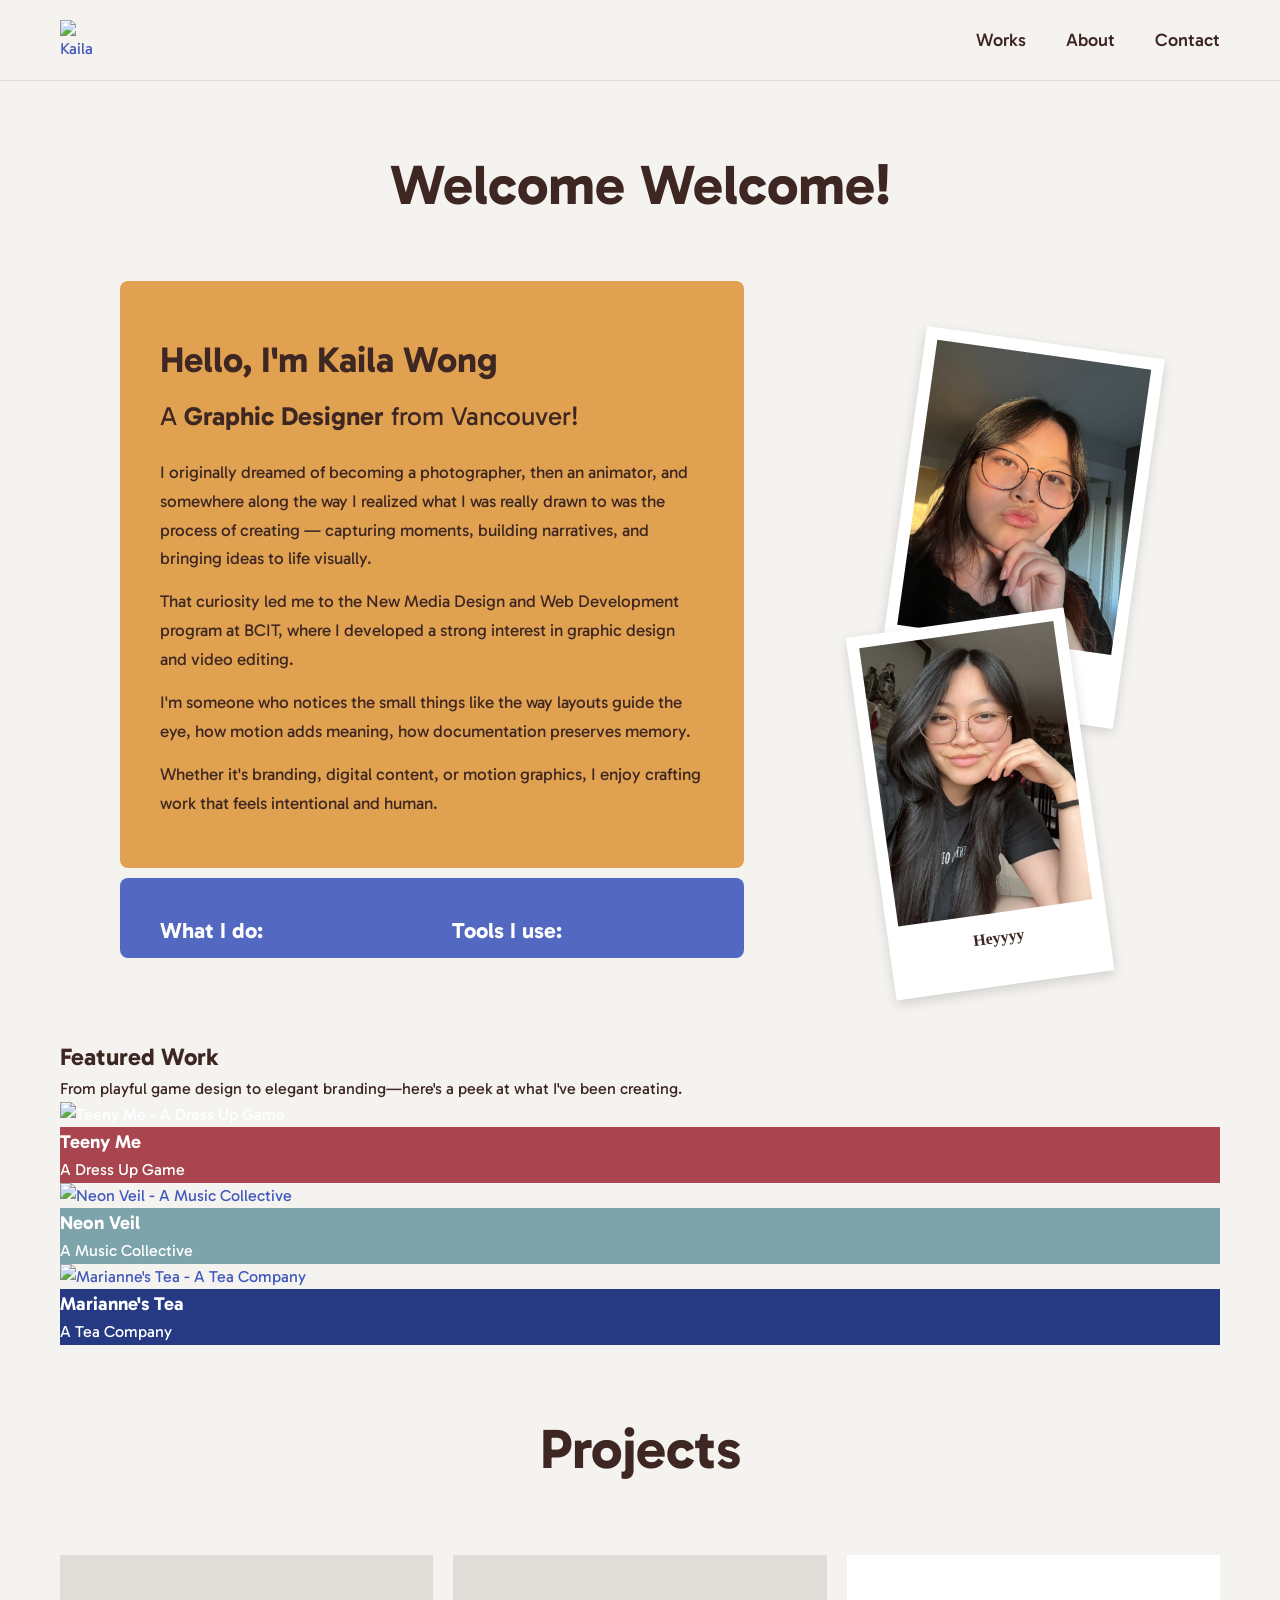
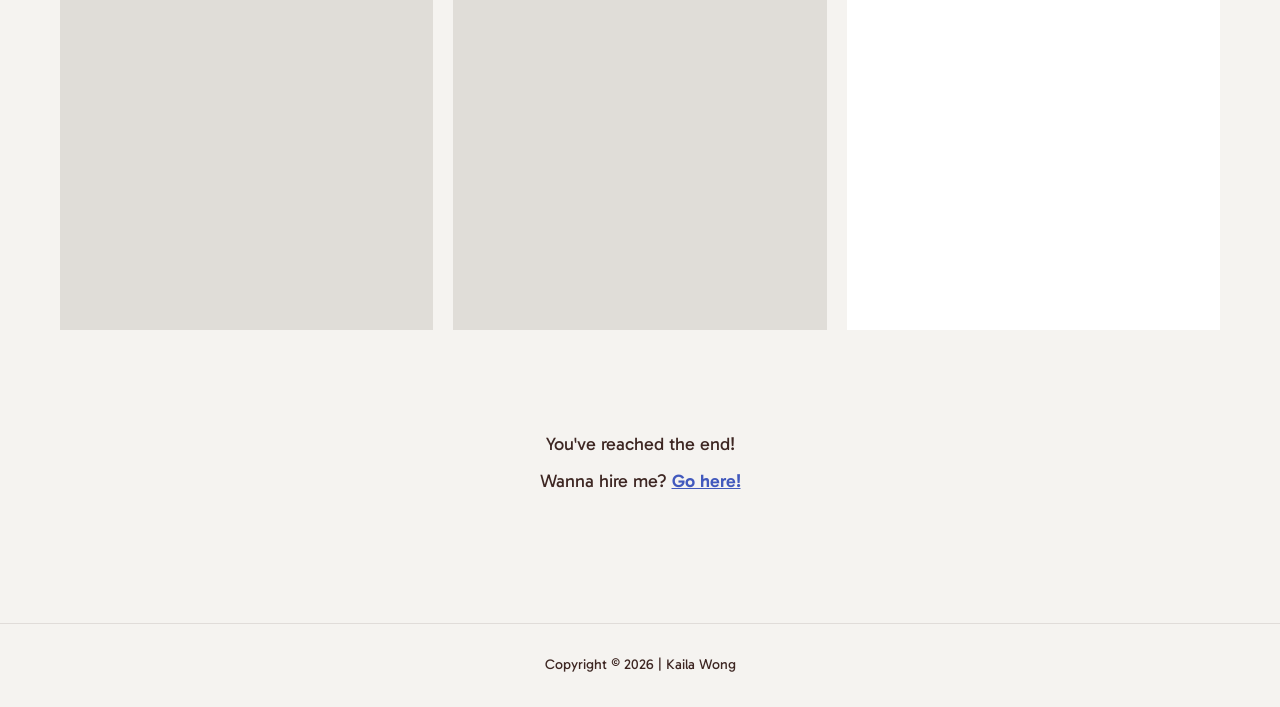
==== index.html @ 91cbcf1f "teeny me featured work img fix" ====
<!DOCTYPE html>
<html lang="en">
<head>
    <meta charset="UTF-8">
    <meta name="viewport" content="width=device-width, initial-scale=1.0">
    <title>Kaila Wong | Portfolio</title>
    <!-- Google Fonts -->
    <link rel="preconnect" href="https://fonts.googleapis.com">
    <link rel="preconnect" href="https://fonts.gstatic.com" crossorigin>
    <link href="https://fonts.googleapis.com/css2?family=Crafty+Girls&family=Gabarito:wght@400..900&family=Itim&display=swap" rel="stylesheet">
    <link rel="stylesheet" href="css/styles.css">
</head>
<body>
    <header class="header">
        <div class="container">
            <a href="#" class="logo">
                <img src="images/logo/KW-PL-BrownGold.svg" alt="Kaila Wong Logo" width="40" height="40">
            </a>
            <nav class="nav-desktop">
                <a href="index.html">Works</a>
                <a href="about.html">About</a>
                <a href="contact.html">Contact</a>
            </nav>
            <button class="menu-toggle" aria-label="Menu">
                <span></span>
                <span></span>
                <span></span>
            </button>
        </div>
    </header>

    <main>
        <!-- Hero/Intro Section -->
        <section class="hero-section">
            <div class="container">
                <h1 class="welcome-title">Welcome Welcome!</h1>
                
                <div class="hero-content">
                    <!-- Orange intro box -->
                    <div class="hero-intro">
                        <h2 class="hero-name">Hello, I'm <span class="highlight">Kaila Wong</span></h2>
                        <p class="hero-subtitle">A <span class="highlight">Graphic Designer</span> from Vancouver!</p>
                        
                        <div class="hero-text">
                            <p>I originally dreamed of becoming a photographer, then an animator, and somewhere along the way I realized what I was really drawn to was the process of creating — capturing moments, building narratives, and bringing ideas to life visually.</p>
                            
                            <p>That curiosity led me to the New Media Design and Web Development program at BCIT, where I developed a strong interest in graphic design and video editing.</p>
                            
                            <p>I'm someone who notices the small things like the way layouts guide the eye, how motion adds meaning, how documentation preserves memory.</p>
                            
                            <p>Whether it's branding, digital content, or motion graphics, I enjoy crafting work that feels intentional and human.</p>
                        </div>
                    </div>
                    
                    <!-- Skills Box -->
                    <div class="skills-box">
                        <div class="skills-grid">
                            <div class="skills-column">
                                <h3>What I do:</h3>
                                <ul>
                                    <li>Branding & Visual Identity</li>
                                    <li>Social Media Graphics</li>
                                    <li>Layout & Print Design</li>
                                    <li>Video Editing</li>
                                    <li>Motion Graphics</li>
                                </ul>
                            </div>
                            <div class="skills-column">
                                <h3>Tools I use:</h3>
                                <ul>
                                    <li>Adobe Illustrator</li>
                                    <li>Adobe Photoshop</li>
                                    <li>Adobe InDesign</li>
                                    <li>Adobe Premiere Pro</li>
                                    <li>Adobe After Effects</li>
                                    <li>Figma</li>
                                </ul>
                            </div>
                        </div>
                    </div>
                    
                    <!-- Polaroids AFTER everything else so they stack on top -->
                    <a href="about.html" class="polaroid-link">
                        <div class="polaroid polaroid-top">
                            <img src="images/misc/kw-pol1.jpg" alt="Kaila Wong" />
                            <p class="polaroid-caption">Wassup</p>
                        </div>
                    </a>
                    
                    <a href="about.html" class="polaroid-link">
                        <div class="polaroid polaroid-bottom">
                            <img src="images/misc/kw-pol2.jpg" alt="Kaila Wong" />
                            <p class="polaroid-caption">Heyyyy</p>
                        </div>
                    </a>
                </div>
            </div>
        </section>

        <!-- Featured Work Intro -->
        <section class="work-intro">
            <div class="container">
                <h2>Featured Work</h2>
                <p>From playful game design to elegant branding—here's a peek at what I've been creating.</p>
            </div>
        </section>

        <!-- Featured Projects - Hero + Supporting Layout -->
        <section class="featured-projects">
            <div class="container">
                <!-- Hero Project - Full Width -->
                <div class="featured-hero">
                    <article class="featured-card featured-card-hero">
                        <a href="teeny-me.html" style="color: white;">
                            <div class="featured-image">
                                <img src="images/tm/Home Page.png" alt="Teeny Me - A Dress Up Game" />
                            </div>
                            <div class="featured-label" style="background-color: #A8454F;">
                                <h3>Teeny Me</h3>
                                <p>A Dress Up Game</p>
                            </div>
                        </a>
                    </article>
                </div>

                <!-- Supporting Projects - Two Columns -->
                <div class="featured-grid">
                    <!-- Neon Veil -->
                    <article class="featured-card">
                        <a href="neon-veil.html">
                            <div class="featured-image">
                                <a href="neon-veil.html">
                                    <img src="images/nv/mainbg.jpg" alt="Neon Veil - A Music Collective" />
                                </a>
                            </div>
                            <div class="featured-label" style="background-color: #7ea4ab;">
                                <h3 style="color: white;">Neon Veil</h3>
                                <p style="color: white;">A Music Collective</p>
                            </div>
                        </a>
                    </article>

                    <!-- Marianne's Tea -->
                    <article class="featured-card">
                        <a href="project-detail.html">
                            <div class="featured-image">
                                <a href="marianne.html">
                                    <img src="images/mpt/porcelain.jpg" alt="Marianne's Tea - A Tea Company" />
                                </a>
                            </div>
                            <div class="featured-label" style="background-color: #263A84;">
                                <h3 style="color: white;">Marianne's Tea</h3>
                                <p style="color: white;">A Tea Company</p>
                            </div>
                        </a>
                    </article>
                </div>
            </div>
        </section>

        <section class="projects-section" id="works">
            <div class="container">
                <h1 class="section-title">Projects</h1>
                
                <div class="projects-grid">
                    <!-- Logofolio -->
                    <article class="project-card">
                        <a href="logofolio.html">
                            <div class="project-image">
                                <a href="logofolio.html">
                                    <img src="images/logo/KW-PL-BrownGold.svg" alt="Logofolio Showcase" />
                                </a>
                            </div>
                            <div class="project-label" style="background-color: #e07431;">
                                <h3>Logofolio</h3>
                                <p>Showcase</p>
                            </div>
                        </a>
                    </article>

                    <!-- Motion Graphics -->
                    <article class="project-card">
                        <a href="motion-graphics.html">
                            <div class="project-image">
                                <a href="motion-graphics.html">
                                    <img src="images/vid/videoframe_horse.png" alt="Motion Graphics Showcase" />
                                </a>
                            </div>
                            <div class="project-label" style="background-color: #B0CB37;">
                                <h3>Motion Graphics</h3>
                                <p>Showcase</p>
                            </div>
                        </a>
                    </article>

                    <!-- More to Come -->
                    <article class="project-card project-placeholder">
                        <a href="wip.html">
                            <div class="project-image">
                                <div class="placeholder-content">
                                    <a href="wip.html">
                                        <img src="images/misc/Hard-Hat.svg" alt="Work In Progress">
                                    </a>
                                </div>
                            </div>
                            <div class="project-label" style="background-color: #E0A151;">
                                <h3>More to Come!</h3>
                                <p>Under construction...</p>
                            </div>
                        </a>
                    </article>
                </div>

                <div class="end-message">
                    <p>You've reached the end!</p>
                    <p>Wanna hire me? <a href="contact.html">Go here!</a></p>
                </div>
            </div>
        </section>
    </main>

    <footer class="footer">
        <p>Copyright © 2026 | Kaila Wong</p>
    </footer>

    <script src="js/script.js"></script>
</body>
</html>
---- css/styles.css ----
/* ================================
   CSS Variables & Reset
   ================================ */
:root {
    /* Colors */
    --color-bg: #f5f3f0;
    --color-text: #3E2723;
    --color-accent: #4259BD;
    --color-link: #4259BD;
    
    /* Spacing */
    --margin: 20px;
    --gutter: 20px;
    
    /* Grid columns */
    --columns: 5; /* Mobile: 5 columns */
}

* {
    margin: 0;
    padding: 0;
    box-sizing: border-box;
}

body {
    font-family: "Gabarito", sans-serif;
    background-color: var(--color-bg);
    color: var(--color-text);
    line-height: 1.6;
    overflow-x: hidden;
}

img {
    max-width: 100%;
    height: auto;
    display: block;
}

a {
    color: var(--color-link);
    text-decoration: none;
    transition: opacity 0.3s ease;
}

a:hover {
    opacity: 0.7;
}

/* ================================
   Layout Container
   ================================ */
.container {
    width: 100%;
    padding-left: var(--margin);
    padding-right: var(--margin);
    margin: 0 auto;
}

/* ================================
   Header & Navigation
   ================================ */
.header {
    background-color: var(--color-bg);
    padding: 20px 0;
    border-bottom: 1px solid rgba(44, 24, 16, 0.1);
    position: sticky;
    top: 0;
    z-index: 100;
}

.header .container {
    display: flex;
    justify-content: space-between;
    align-items: center;
}

.logo svg {
    display: block;
}

.logo:hover {
    opacity: 0.7;
}

/* Desktop Navigation - Hidden on Mobile */
.nav-desktop {
    display: none;
    gap: 40px;
    font-size: 18px;
}

.nav-desktop a {
    color: var(--color-text);
    font-weight: 500;
    position: relative;
}

.nav-desktop a::after {
    content: '';
    position: absolute;
    bottom: -4px;
    left: 0;
    width: 0;
    height: 2px;
    background-color: var(--color-text);
    transition: width 0.3s ease;
}

.nav-desktop a:hover::after {
    width: 100%;
}

/* Mobile Menu Toggle */
.menu-toggle {
    display: flex;
    flex-direction: column;
    gap: 5px;
    background: none;
    border: none;
    cursor: pointer;
    padding: 5px;
}

.menu-toggle span {
    width: 25px;
    height: 3px;
    background-color: var(--color-text);
    transition: all 0.3s ease;
}

.menu-toggle:hover span {
    background-color: var(--color-accent);
}

/* ================================
   HERO/INTRO SECTION STYLES - Clean Side Layout
   ================================ */

/* Hero Section */
.hero-section {
    padding: 40px 0 60px;
    background-color: var(--color-bg);
}

.welcome-title {
    font-size: 32px;
    font-weight: 700;
    text-align: center;
    margin-bottom: 40px;
    color: var(--color-text);
}

.hero-content {
    position: relative;
    display: flex;
    flex-direction: column;
    gap: 30px;
}

/* Hero Intro Text */
.hero-intro {
    background-color: #E0A151;
    padding: 35px 30px;
    border-radius: 8px;
}

.hero-name {
    font-size: 28px;
    font-weight: 700;
    margin-bottom: 8px;
    color: var(--color-text);
}

.hero-subtitle {
    font-size: 20px;
    margin-bottom: 20px;
    color: var(--color-text);
}

.highlight {
    font-weight: 700;
}

.hero-text p {
    font-size: 15px;
    line-height: 1.6;
    margin-bottom: 14px;
    color: var(--color-text);
}

.hero-text p:last-child {
    margin-bottom: 0;
}

/* Polaroid Photos */
.polaroid-link {
    text-decoration: none;
    display: inline-block;
    transition: transform 0.3s ease;
}

.polaroid {
    background-color: #ffffff;
    padding: 12px 12px 35px 12px;
    box-shadow: 0 4px 12px rgba(0, 0, 0, 0.15);
    width: 200px;
    transition: all 0.3s ease;
    cursor: pointer;
}

/* Hover Animation */
.polaroid-link:hover .polaroid {
    transform: scale(1.05) translateY(-8px);
    box-shadow: 0 8px 20px rgba(0, 0, 0, 0.25);
}

/* Keep rotation on hover */
.polaroid-link:hover .polaroid-top {
    transform: scale(1.05) translateY(-8px) rotate(8deg);
}

.polaroid-link:hover .polaroid-bottom {
    transform: scale(1.05) translateY(-8px) rotate(-8deg);
}

/* Active/Click Animation */
.polaroid-link:active .polaroid {
    transform: scale(0.98);
}

.polaroid img {
    width: 100%;
    height: auto;
    display: block;
}

.polaroid-caption {
    text-align: center;
    font-size: 16px;
    font-weight: 600;
    margin-top: 12px;
    color: var(--color-text);
    font-family: "Crafty Girls", cursive;
}

/* Mobile: Stack polaroids */
.polaroid-top {
    transform: rotate(5deg);
    margin: 0 auto 20px;
}

.polaroid-bottom {
    transform: rotate(-5deg);
    margin: 0 auto 20px;
}

/* Skills Box */
.skills-box {
    background-color: #4259BD;
    color: #ffffff;
    padding: 30px 25px;
    border-radius: 8px;
    cursor: pointer;
    position: relative;
    transition: all 0.4s ease;
}

/* Add a visual hint that it's interactive */
.skills-box::before {
    content: '👆 Click to expand';
    position: absolute;
    top: -25px;
    right: 10px;
    font-size: 12px;
    color: var(--color-text);
    opacity: 0.6;
    animation: pulse 2s ease-in-out infinite;
}

@keyframes pulse {
    0%, 100% { opacity: 0.6; }
    50% { opacity: 1; }
}

/* Hide hint after first interaction */
.skills-box.expanded::before {
    display: none;
}

.skills-grid {
    display: grid;
    grid-template-columns: 1fr;
    gap: 25px;
}

.skills-column h3 {
    font-size: 18px;
    font-weight: 700;
    margin-bottom: 12px;
}

.skills-column ul {
    list-style: none;
    padding: 0;
    margin: 0;
}

.skills-column ul li {
    font-size: 15px;
    line-height: 1.7;
    padding-left: 18px;
    position: relative;
}

.skills-column ul li::before {
    content: '•';
    position: absolute;
    left: 0;
    color: #ffffff;
    font-weight: bold;
}

/* Desktop Layout - Polaroids Float Beside Content */
@media (min-width: 768px) {
    .hero-section {
        padding: 60px 0 80px;
    }
    
    .welcome-title {
        font-size: 48px;
        margin-bottom: 50px;
    }
    
    .hero-content {
        position: relative;
        max-width: 1200px;
        margin: 0 auto;
        padding: 0 40px;
        min-height: 600px;
    }
    
    .hero-intro {
        width: 60%;
        max-width: 650px;
        padding: 40px 35px;
        margin-bottom: 30px;
        position: relative;
        z-index: 1;
    }
    
    .hero-name {
        font-size: 32px;
    }
    
    .hero-subtitle {
        font-size: 24px;
    }
    
    .hero-text p {
        font-size: 16px;
        line-height: 1.7;
    }
    
    /* Polaroid - Top Right (overlapping intro) */
    .polaroid-link:has(.polaroid-top) {
        position: absolute;
        top: 80px;
        right: 40px;
        z-index: 10;
    }
    
    .polaroid-top {
        width: 220px;
        transform: rotate(8deg);
        margin: 0;
    }
    
    /* Polaroid - Bottom Right (stacking with top polaroid) */
    .polaroid-link:has(.polaroid-bottom) {
        position: absolute;
        top: 320px;
        right: 90px;
        z-index: 11; /* Higher so it's on top */
    }
    
    .polaroid-bottom {
        width: 200px;
        transform: rotate(-8deg);
        margin: 0;
    }
    
    /* Skills Box - Below intro, slides from behind */
    .skills-box {
        width: 60%;
        max-width: 650px;
        padding: 30px;
        margin-top: -60px; /* Pull it up behind orange box */
        position: relative;
        transform: translateY(0);
        z-index: 0;
        opacity: 0.9;
        overflow: hidden;
        max-height: 80px; /* Show just a peek */
        transition: all 0.5s ease;
    }
    
    /* Slide DOWN on hover */
    .skills-box:hover {
        transform: translateY(0);
        opacity: 1;
        z-index: 2;
        max-height: 500px; /* Expand to full height */
        margin-top: -40px;
        box-shadow: 0 8px 20px rgba(0, 0, 0, 0.2);
    }
    
    /* Stay expanded when clicked */
    .skills-box.expanded {
        transform: translateY(0);
        opacity: 1;
        z-index: 2;
        max-height: 500px;
        margin-top: -40px;
        box-shadow: 0 8px 20px rgba(0, 0, 0, 0.2);
    }
    
    .skills-grid {
        grid-template-columns: 1fr 1fr;
        gap: 30px;
    }
    
    .skills-column h3 {
        font-size: 20px;
        margin-bottom: 15px;
    }
    
    .skills-column ul li {
        font-size: 16px;
    }
}

@media (min-width: 1024px) {
    .welcome-title {
        font-size: 56px;
    }
    
    .hero-content {
        max-width: 1400px;
        padding: 0 60px;
    }
    
    .hero-intro {
        padding: 50px 40px;
        margin-bottom: 40px;
    }
    
    .hero-name {
        font-size: 36px;
    }
    
    .hero-subtitle {
        font-size: 26px;
    }
    
    .hero-text p {
        font-size: 17px;
    }
    
    .polaroid-link:has(.polaroid-top) {
        right: 80px;
        top: 60px;
    }
    
    .polaroid-top {
        width: 240px;
    }
    
    .polaroid-link:has(.polaroid-bottom) {
        right: 130px;
        top: 340px;
    }
    
    .polaroid-bottom {
        width: 220px;
    }
    
    .skills-box {
        padding: 35px 40px;
    }
    
    .skills-grid {
        gap: 40px;
    }
    
    .skills-column h3 {
        font-size: 22px;
    }
    
    .skills-column ul li {
        font-size: 17px;
    }
}

@media (min-width: 1400px) {
    .polaroid-link:has(.polaroid-top) {
        right: 140px;
    }
    
    .polaroid-link:has(.polaroid-bottom) {
        right: 190px;
    }
}

/* ================================
   Projects Section
   ================================ */
.projects-section {
    padding: 40px 0 60px;
}

.section-title {
    font-size: 36px;
    font-weight: 700;
    text-align: center;
    margin-bottom: 40px;
    letter-spacing: -0.5px;
}

/* ================================
   Projects Grid - Mobile First
   ================================ */
.projects-grid {
    display: grid;
    grid-template-columns: 1fr;
    gap: var(--gutter);
    margin-bottom: 60px;
}

/* Project Card */
.project-card {
    background: white;
    overflow: hidden;
    transition: transform 0.3s ease, box-shadow 0.3s ease;
    animation: fadeInUp 0.6s ease forwards;
    opacity: 0;
}

.project-card:nth-child(1) { animation-delay: 0.1s; }
.project-card:nth-child(2) { animation-delay: 0.2s; }
.project-card:nth-child(3) { animation-delay: 0.3s; }
.project-card:nth-child(4) { animation-delay: 0.4s; }
.project-card:nth-child(5) { animation-delay: 0.5s; }
.project-card:nth-child(6) { animation-delay: 0.6s; }

@keyframes fadeInUp {
    to {
        opacity: 1;
        transform: translateY(0);
    }
    from {
        opacity: 0;
        transform: translateY(20px);
    }
}

.project-card:hover {
    transform: translateY(-4px);
    box-shadow: 0 8px 20px rgba(0, 0, 0, 0.15);
}

.project-image {
    width: 100%;
    aspect-ratio: 4/3;
    overflow: hidden;
    background-color: #e0ddd8;
}

.project-image img {
    width: 100%;
    height: 100%;
    object-fit: cover;
    transition: transform 0.4s ease;
}

.project-card:hover .project-image img {
    transform: scale(1.05);
}

/* Placeholder Project */
.project-placeholder .project-image {
    background: linear-gradient(135deg, #e6a66b 0%, #d9985a 100%);
    display: flex;
    align-items: center;
    justify-content: center;
}

.placeholder-content {
    opacity: 0.6;
}

/* Project Label */
.project-label {
    padding: 16px 20px;
    color: white;
}

.project-label h3 {
    font-size: 20px;
    font-weight: 700;
    margin-bottom: 4px;
}

.project-label p {
    font-size: 14px;
    font-weight: 400;
    opacity: 0.95;
}

/* ================================
   End Message
   ================================ */
.end-message {
    text-align: center;
    padding: 40px 20px;
}

.end-message p {
    font-size: 16px;
    margin-bottom: 8px;
}

.end-message a {
    font-weight: 600;
    text-decoration: underline;
}

/* ================================
   Footer
   ================================ */
.footer {
    background-color: var(--color-bg);
    padding: 30px 0;
    text-align: center;
    border-top: 1px solid rgba(44, 24, 16, 0.1);
}

.footer p {
    font-size: 14px;
    color: var(--color-text);
}

/* ================================
   Tablet & Desktop (768px+)
   ================================ */
@media (min-width: 768px) {
    :root {
        --columns: 7; /* Desktop: 7 columns */
    }
    
    .container {
        max-width: 1200px;
    }
    
    /* Show desktop nav, hide mobile menu */
    .nav-desktop {
        display: flex;
    }
    
    .menu-toggle {
        display: none;
    }
    
    /* Section Title */
    .section-title {
        font-size: 48px;
        margin-bottom: 50px;
    }
    
    /* Projects Grid - 3 Columns */
    .projects-grid {
        grid-template-columns: repeat(3, 1fr);
        gap: var(--gutter);
    }
    
    .project-label h3 {
        font-size: 22px;
    }
    
    .project-label p {
        font-size: 15px;
    }
    
    .end-message p {
        font-size: 18px;
    }
}

/* ================================
   Mobile Navigation
   ================================ */
.mobile-nav {
    position: fixed;
    top: 0;
    left: 0;
    width: 100%;
    height: 100%;
    background-color: rgba(0, 0, 0, 0);
    z-index: 999;
    display: none;
    transition: background-color 0.3s ease;
}

.mobile-nav.active {
    display: block;
    background-color: rgba(0, 0, 0, 0.5);
}

.mobile-nav-content {
    position: fixed;
    top: 0;
    right: -300px;
    width: 280px;
    height: 100%;
    background-color: #ffffff;
    box-shadow: -2px 0 10px rgba(0, 0, 0, 0.1);
    padding: 20px;
    transition: right 0.3s ease;
    overflow-y: auto;
}

.mobile-nav.active .mobile-nav-content {
    right: 0;
}

.mobile-nav-close {
    position: absolute;
    top: 15px;
    right: 15px;
    background: none;
    border: none;
    font-size: 40px;
    line-height: 1;
    color: var(--color-text);
    cursor: pointer;
    padding: 0;
    width: 40px;
    height: 40px;
    display: flex;
    align-items: center;
    justify-content: center;
    transition: opacity 0.3s ease;
}

.mobile-nav-close:hover {
    opacity: 0.7;
}

.mobile-nav-links {
    list-style: none;
    padding: 0;
    margin: 60px 0 0 0;
}

.mobile-nav-links li {
    margin-bottom: 10px;
}

.mobile-nav-links a {
    display: block;
    padding: 15px 10px;
    font-size: 20px;
    font-weight: 600;
    color: var(--color-text);
    text-decoration: none;
    border-bottom: 1px solid rgba(44, 24, 16, 0.1);
    transition: background-color 0.3s ease, padding-left 0.3s ease;
}

.mobile-nav-links a:hover {
    background-color: rgba(0, 0, 0, 0.05);
    padding-left: 20px;
}

.menu-toggle.active span:nth-child(1) {
    transform: rotate(45deg) translate(7px, 7px);
}

.menu-toggle.active span:nth-child(2) {
    opacity: 0;
}

.menu-toggle.active span:nth-child(3) {
    transform: rotate(-45deg) translate(7px, -7px);
}

@media (min-width: 768px) {
    .mobile-nav {
        display: none !important;
    }
}

/* ================================
   Large Desktop (1024px+)
   ================================ */
@media (min-width: 1024px) {
    .projects-section {
        padding: 60px 0 80px;
    }
    
    .section-title {
        font-size: 56px;
        margin-bottom: 60px;
    }
}
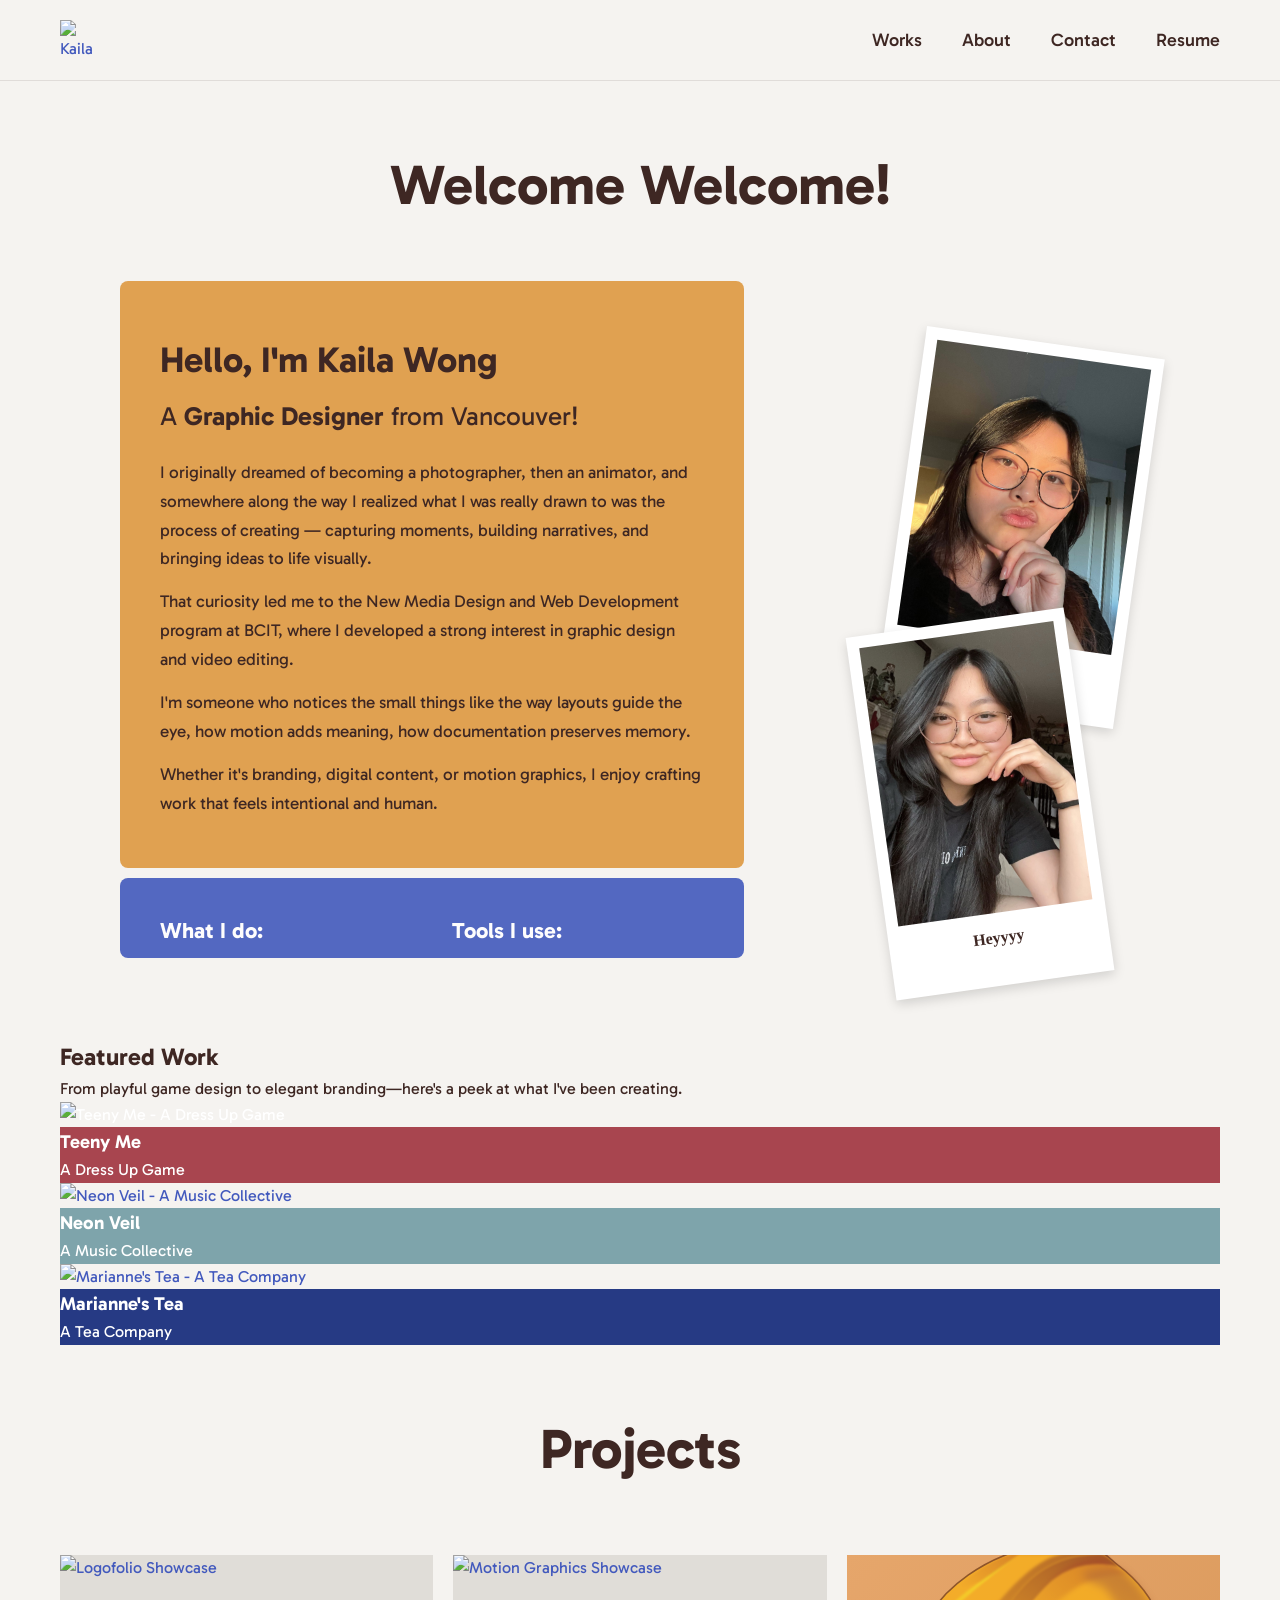
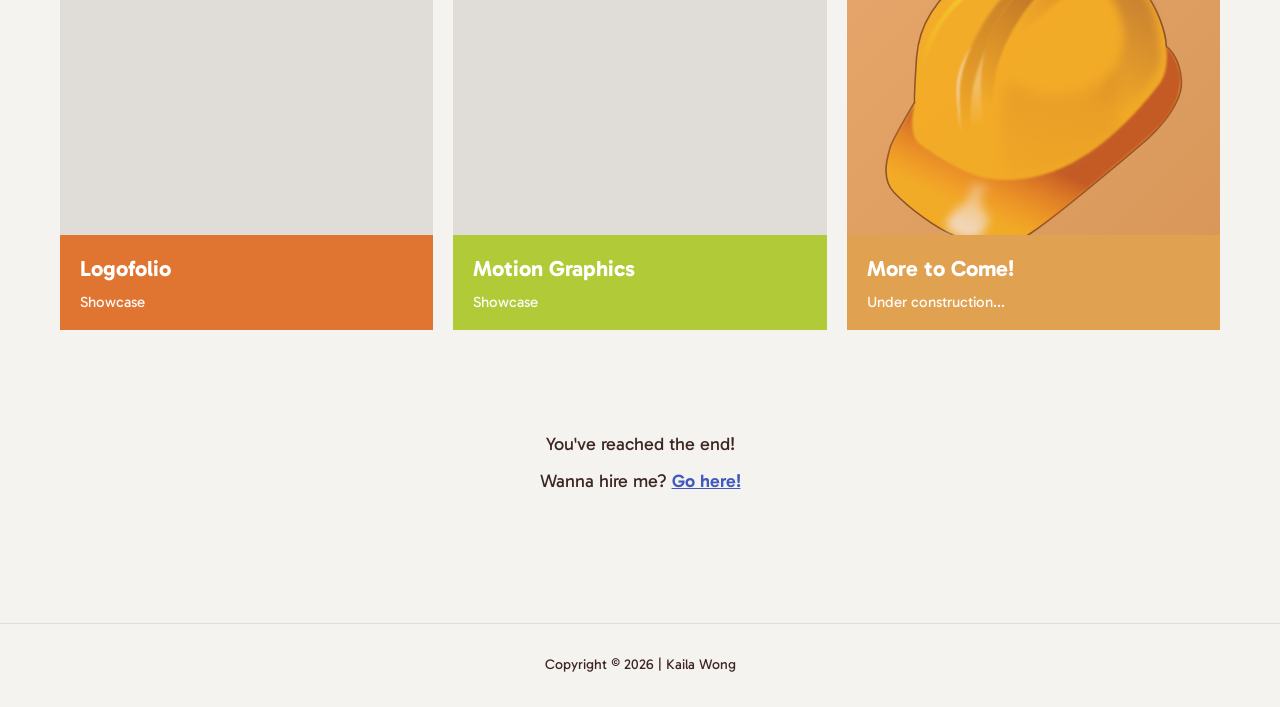
==== commit 8be886ce: "added resume in nav + about page" ====
--- a/index.html
+++ b/index.html
@@ -13,13 +13,14 @@
 <body>
     <header class="header">
         <div class="container">
-            <a href="#" class="logo">
+            <a href="index.html" class="logo">
                 <img src="images/logo/KW-PL-BrownGold.svg" alt="Kaila Wong Logo" width="40" height="40">
             </a>
             <nav class="nav-desktop">
                 <a href="index.html">Works</a>
                 <a href="about.html">About</a>
                 <a href="contact.html">Contact</a>
+                <a href="files/KailaWongResume.pdf" target="_blank">Resume</a>
             </nav>
             <button class="menu-toggle" aria-label="Menu">
                 <span></span>
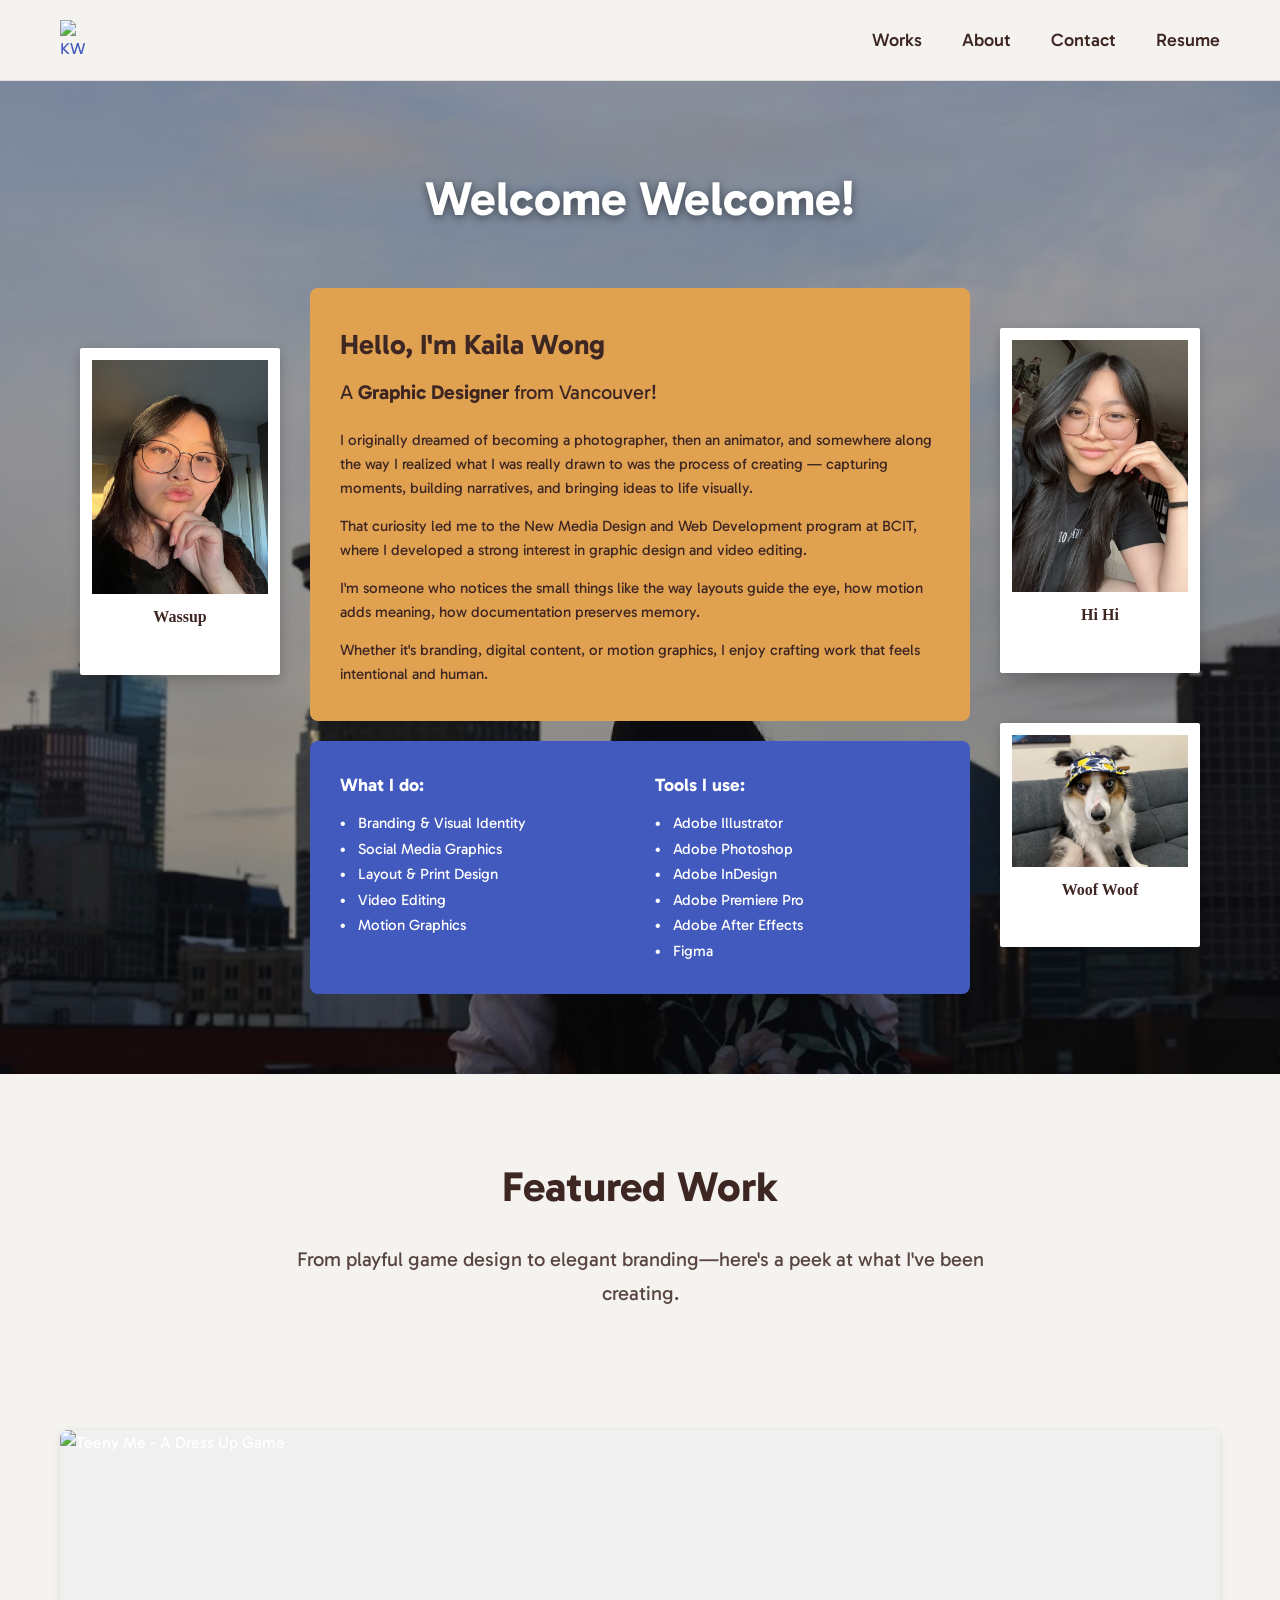
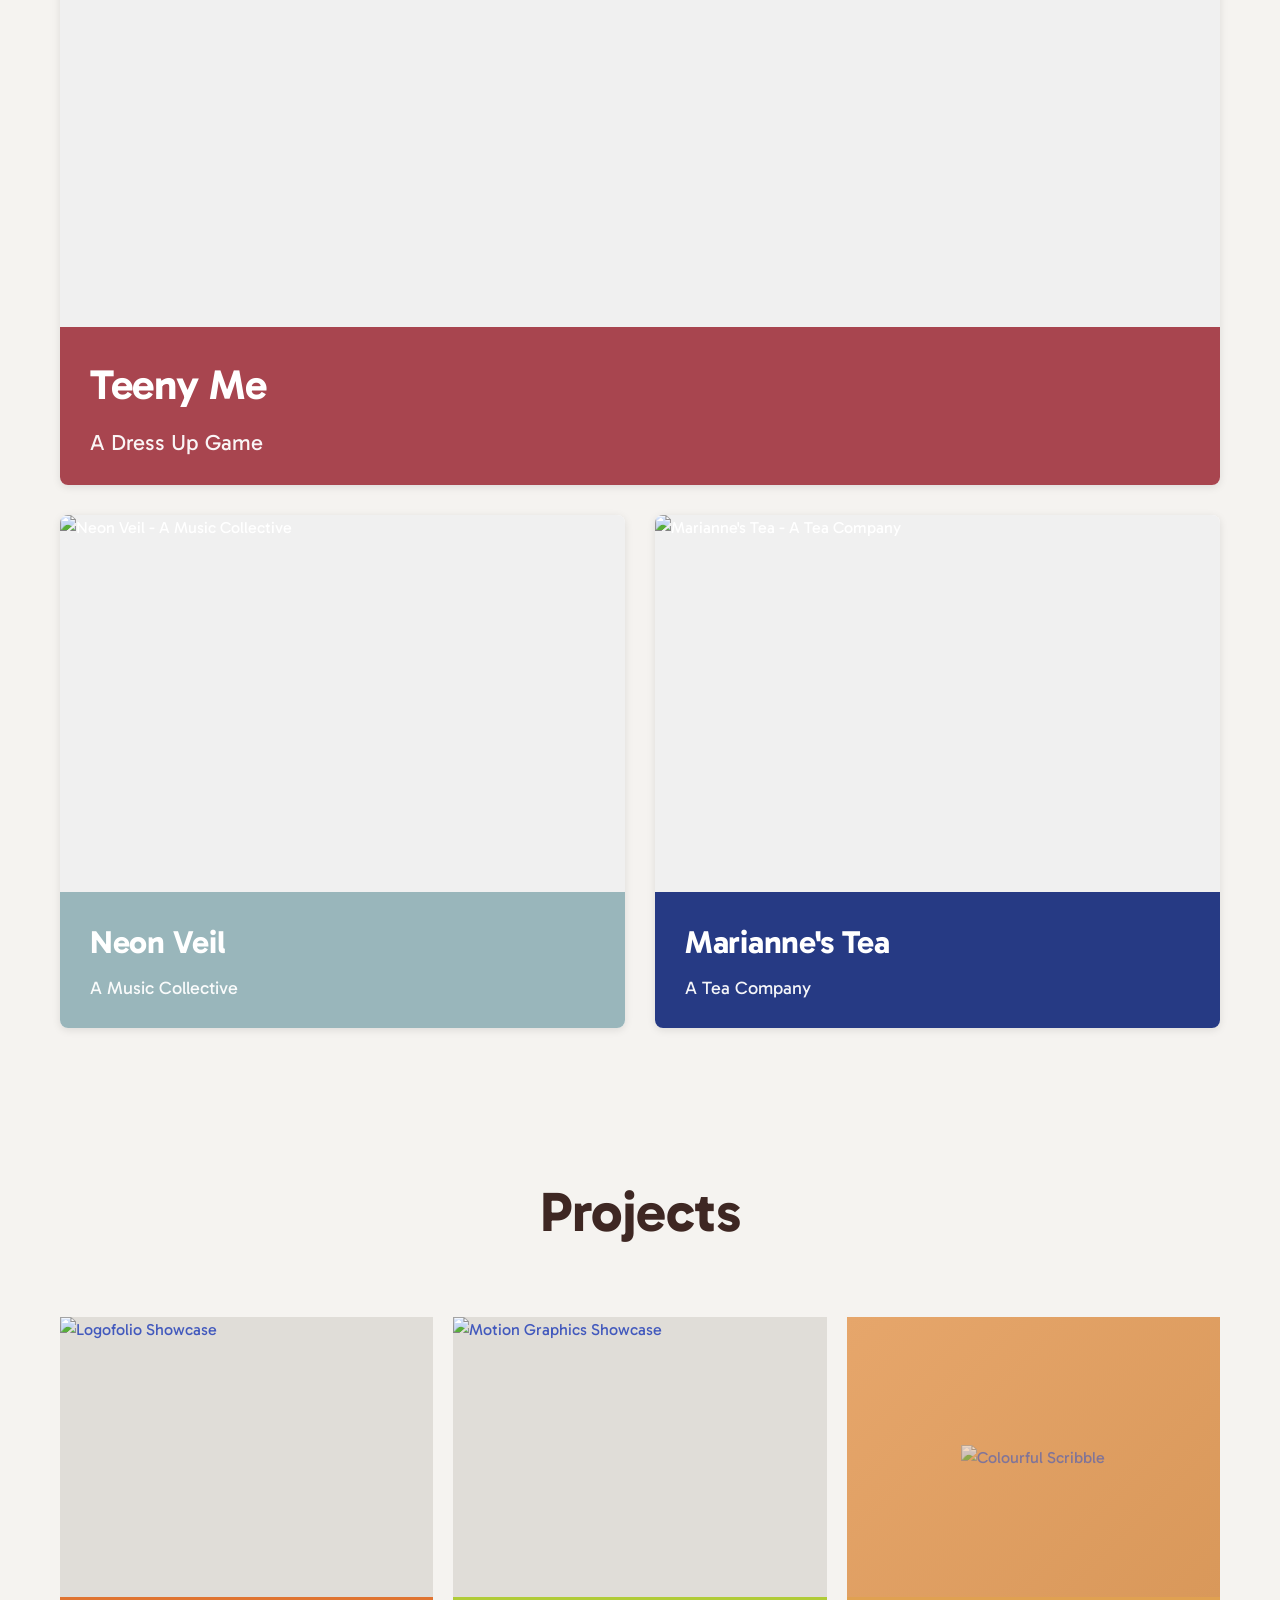
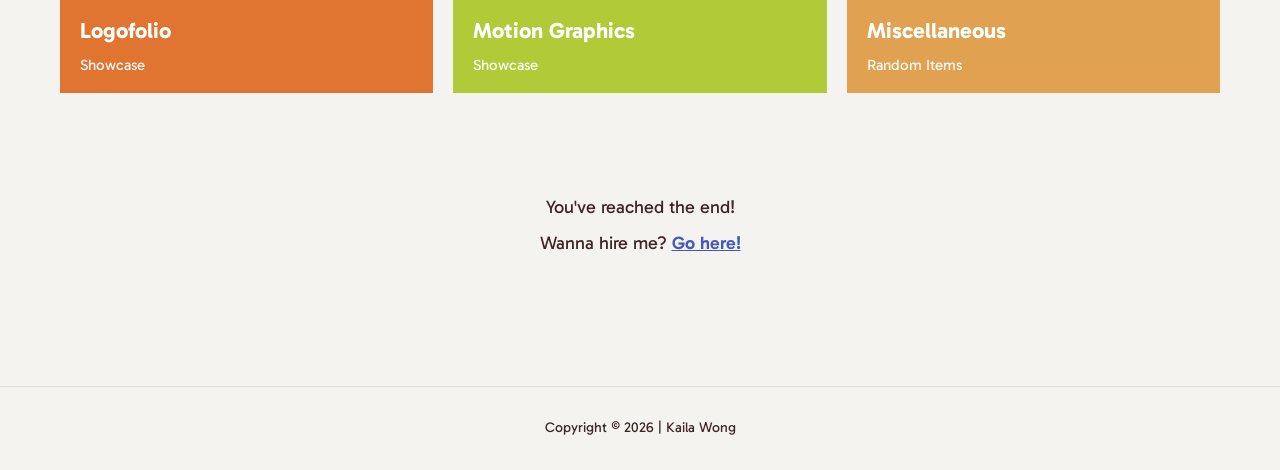
==== commit f17e335c: "Uploaded photos to index.html Changed the layout of the hero section, now it matches more with the a" ====
--- a/index.html
+++ b/index.html
@@ -4,7 +4,6 @@
     <meta charset="UTF-8">
     <meta name="viewport" content="width=device-width, initial-scale=1.0">
     <title>Kaila Wong | Portfolio</title>
-    <!-- Google Fonts -->
     <link rel="preconnect" href="https://fonts.googleapis.com">
     <link rel="preconnect" href="https://fonts.gstatic.com" crossorigin>
     <link href="https://fonts.googleapis.com/css2?family=Crafty+Girls&family=Gabarito:wght@400..900&family=Itim&display=swap" rel="stylesheet">
@@ -14,7 +13,7 @@
     <header class="header">
         <div class="container">
             <a href="index.html" class="logo">
-                <img src="images/logo/KW-PL-BrownGold.svg" alt="Kaila Wong Logo" width="40" height="40">
+                <img src="images/logo/KW-PL-BrownGold.svg" width="40" height="40" alt="KW logo">
             </a>
             <nav class="nav-desktop">
                 <a href="index.html">Works</a>
@@ -31,69 +30,84 @@
     </header>
 
     <main>
-        <!-- Hero/Intro Section -->
+        <!-- Hero/Intro Section with Background Image -->
         <section class="hero-section">
-            <div class="container">
+            <!-- Full-width background image container -->
+            <div class="hero-background">
+                <img src="images/misc/KWBACK.JPG" alt="Background" />
+                <div class="hero-overlay"></div>
+            </div>
+            
+            <!-- Content overlay -->
+            <div class="container hero-container">
                 <h1 class="welcome-title">Welcome Welcome!</h1>
                 
                 <div class="hero-content">
-                    <!-- Orange intro box -->
-                    <div class="hero-intro">
-                        <h2 class="hero-name">Hello, I'm <span class="highlight">Kaila Wong</span></h2>
-                        <p class="hero-subtitle">A <span class="highlight">Graphic Designer</span> from Vancouver!</p>
-                        
-                        <div class="hero-text">
-                            <p>I originally dreamed of becoming a photographer, then an animator, and somewhere along the way I realized what I was really drawn to was the process of creating — capturing moments, building narratives, and bringing ideas to life visually.</p>
-                            
-                            <p>That curiosity led me to the New Media Design and Web Development program at BCIT, where I developed a strong interest in graphic design and video editing.</p>
-                            
-                            <p>I'm someone who notices the small things like the way layouts guide the eye, how motion adds meaning, how documentation preserves memory.</p>
-                            
-                            <p>Whether it's branding, digital content, or motion graphics, I enjoy crafting work that feels intentional and human.</p>
-                        </div>
+                    <!-- Left Polaroid -->
+                    <div class="polaroid polaroid-left">
+                        <img src="images/misc/kw-pol1.jpg" alt="Kaila Wong" />
+                        <p class="polaroid-caption">Wassup</p>
                     </div>
                     
-                    <!-- Skills Box -->
-                    <div class="skills-box">
-                        <div class="skills-grid">
-                            <div class="skills-column">
-                                <h3>What I do:</h3>
-                                <ul>
-                                    <li>Branding & Visual Identity</li>
-                                    <li>Social Media Graphics</li>
-                                    <li>Layout & Print Design</li>
-                                    <li>Video Editing</li>
-                                    <li>Motion Graphics</li>
-                                </ul>
-                            </div>
-                            <div class="skills-column">
-                                <h3>Tools I use:</h3>
-                                <ul>
-                                    <li>Adobe Illustrator</li>
-                                    <li>Adobe Photoshop</li>
-                                    <li>Adobe InDesign</li>
-                                    <li>Adobe Premiere Pro</li>
-                                    <li>Adobe After Effects</li>
-                                    <li>Figma</li>
-                                </ul>
+                    <!-- Center Content Column -->
+                    <div class="hero-center">
+                        <!-- Orange intro box -->
+                        <div class="hero-intro">
+                            <h2 class="hero-name">Hello, I'm <span class="highlight">Kaila Wong</span></h2>
+                            <p class="hero-subtitle">A <span class="highlight">Graphic Designer</span> from Vancouver!</p>
+                            
+                            <div class="hero-text">
+                                <p>I originally dreamed of becoming a photographer, then an animator, and somewhere along the way I realized what I was really drawn to was the process of creating — capturing moments, building narratives, and bringing ideas to life visually.</p>
+                                
+                                <p>That curiosity led me to the New Media Design and Web Development program at BCIT, where I developed a strong interest in graphic design and video editing.</p>
+                                
+                                <p>I'm someone who notices the small things like the way layouts guide the eye, how motion adds meaning, how documentation preserves memory.</p>
+                                
+                                <p>Whether it's branding, digital content, or motion graphics, I enjoy crafting work that feels intentional and human.</p>
+                            </div>
+                        </div>
+                        
+                        <!-- Blue Skills Box -->
+                        <div class="skills-box">
+                            <div class="skills-grid">
+                                <div class="skills-column">
+                                    <h3>What I do:</h3>
+                                    <ul>
+                                        <li>Branding & Visual Identity</li>
+                                        <li>Social Media Graphics</li>
+                                        <li>Layout & Print Design</li>
+                                        <li>Video Editing</li>
+                                        <li>Motion Graphics</li>
+                                    </ul>
+                                </div>
+                                <div class="skills-column">
+                                    <h3>Tools I use:</h3>
+                                    <ul>
+                                        <li>Adobe Illustrator</li>
+                                        <li>Adobe Photoshop</li>
+                                        <li>Adobe InDesign</li>
+                                        <li>Adobe Premiere Pro</li>
+                                        <li>Adobe After Effects</li>
+                                        <li>Figma</li>
+                                    </ul>
+                                </div>
                             </div>
                         </div>
                     </div>
                     
-                    <!-- Polaroids AFTER everything else so they stack on top -->
-                    <a href="about.html" class="polaroid-link">
-                        <div class="polaroid polaroid-top">
-                            <img src="images/misc/kw-pol1.jpg" alt="Kaila Wong" />
-                            <p class="polaroid-caption">Wassup</p>
-                        </div>
-                    </a>
+                    <!-- Right Polaroids -->
+                    <div class="polaroids-right">
+                        <div class="polaroid polaroid-right-top">
+                            <img src="images/misc/kw-pol2.jpg" alt="Kaila Wong" />
+                            <p class="polaroid-caption">Hi Hi</p>
+                        </div>
+                        
+                        <div class="polaroid polaroid-right-bottom">
+                            <img src="images/misc/nila.jpg" alt="Dog" />
+                            <p class="polaroid-caption">Woof Woof</p>
+                        </div>
+                    </div>
                     
-                    <a href="about.html" class="polaroid-link">
-                        <div class="polaroid polaroid-bottom">
-                            <img src="images/misc/kw-pol2.jpg" alt="Kaila Wong" />
-                            <p class="polaroid-caption">Heyyyy</p>
-                        </div>
-                    </a>
                 </div>
             </div>
         </section>
@@ -128,30 +142,26 @@
                 <div class="featured-grid">
                     <!-- Neon Veil -->
                     <article class="featured-card">
-                        <a href="neon-veil.html">
+                        <a href="neon-veil.html" style="color: white;">
                             <div class="featured-image">
-                                <a href="neon-veil.html">
-                                    <img src="images/nv/mainbg.jpg" alt="Neon Veil - A Music Collective" />
-                                </a>
-                            </div>
-                            <div class="featured-label" style="background-color: #7ea4ab;">
-                                <h3 style="color: white;">Neon Veil</h3>
-                                <p style="color: white;">A Music Collective</p>
+                                <img src="images/nv/lightshow-hero.png" alt="Neon Veil - A Music Collective" />
+                            </div>
+                            <div class="featured-label" style="background-color: #99B6BB;">
+                                <h3>Neon Veil</h3>
+                                <p>A Music Collective</p>
                             </div>
                         </a>
                     </article>
 
                     <!-- Marianne's Tea -->
                     <article class="featured-card">
-                        <a href="project-detail.html">
+                        <a href="marianne.html" style="color: white;">
                             <div class="featured-image">
-                                <a href="marianne.html">
-                                    <img src="images/mpt/porcelain.jpg" alt="Marianne's Tea - A Tea Company" />
-                                </a>
+                                <img src="images/mpt/mpt stamp.png" alt="Marianne's Tea - A Tea Company" />
                             </div>
                             <div class="featured-label" style="background-color: #263A84;">
-                                <h3 style="color: white;">Marianne's Tea</h3>
-                                <p style="color: white;">A Tea Company</p>
+                                <h3>Marianne's Tea</h3>
+                                <p>A Tea Company</p>
                             </div>
                         </a>
                     </article>
@@ -168,9 +178,7 @@
                     <article class="project-card">
                         <a href="logofolio.html">
                             <div class="project-image">
-                                <a href="logofolio.html">
-                                    <img src="images/logo/KW-PL-BrownGold.svg" alt="Logofolio Showcase" />
-                                </a>
+                                <img src="images/logo/KW-PL-BrownGold.svg" alt="Logofolio Showcase" />
                             </div>
                             <div class="project-label" style="background-color: #e07431;">
                                 <h3>Logofolio</h3>
@@ -183,9 +191,7 @@
                     <article class="project-card">
                         <a href="motion-graphics.html">
                             <div class="project-image">
-                                <a href="motion-graphics.html">
-                                    <img src="images/vid/videoframe_horse.png" alt="Motion Graphics Showcase" />
-                                </a>
+                                <img src="images/vid/videoframe_horse.png" alt="Motion Graphics Showcase" />
                             </div>
                             <div class="project-label" style="background-color: #B0CB37;">
                                 <h3>Motion Graphics</h3>
@@ -196,17 +202,15 @@
 
                     <!-- More to Come -->
                     <article class="project-card project-placeholder">
-                        <a href="wip.html">
+                        <a href="misc.html">
                             <div class="project-image">
                                 <div class="placeholder-content">
-                                    <a href="wip.html">
-                                        <img src="images/misc/Hard-Hat.svg" alt="Work In Progress">
-                                    </a>
+                                    <img src="images/miscmisc/miscthumbnail.png" alt="Colourful Scribble" />
                                 </div>
                             </div>
                             <div class="project-label" style="background-color: #E0A151;">
-                                <h3>More to Come!</h3>
-                                <p>Under construction...</p>
+                                <h3>Miscellaneous</h3>
+                                <p>Random Items</p>
                             </div>
                         </a>
                     </article>
--- a/css/styles.css
+++ b/css/styles.css
@@ -133,13 +133,56 @@
 }
 
 /* ================================
-   HERO/INTRO SECTION STYLES - Clean Side Layout
-   ================================ */
-
-/* Hero Section */
+   HERO/INTRO SECTION STYLES - Wireframe Layout
+   ================================ */
+
+/* Hero Section with Background Image */
 .hero-section {
-    padding: 40px 0 60px;
-    background-color: var(--color-bg);
+    position: relative;
+    padding: 0;
+    min-height: 100vh;
+    display: flex;
+    align-items: center;
+}
+
+/* Full-width background image */
+.hero-background {
+    position: absolute;
+    top: 0;
+    left: 0;
+    width: 100%;
+    height: 100%;
+    z-index: 0;
+    overflow: hidden;
+}
+
+.hero-background img {
+    width: 100%;
+    height: 100%;
+    object-fit: cover;
+    object-position: center;
+}
+
+/* Overlay on background */
+.hero-overlay {
+    position: absolute;
+    top: 0;
+    left: 0;
+    width: 100%;
+    height: 100%;
+    background: linear-gradient(
+        to bottom,
+        rgba(0, 0, 0, 0.2) 0%,
+        rgba(0, 0, 0, 0.3) 100%
+    );
+}
+
+/* Content container on top of background */
+.hero-container {
+    position: relative;
+    z-index: 1;
+    padding: 60px 20px;
+    width: 100%;
 }
 
 .welcome-title {
@@ -147,32 +190,43 @@
     font-weight: 700;
     text-align: center;
     margin-bottom: 40px;
-    color: var(--color-text);
-}
-
+    color: #ffffff;
+    text-shadow: 0 2px 10px rgba(0, 0, 0, 0.5);
+}
+
+/* Hero Content - Mobile: Stack vertically */
 .hero-content {
-    position: relative;
     display: flex;
     flex-direction: column;
     gap: 30px;
-}
-
-/* Hero Intro Text */
+    align-items: center;
+}
+
+/* Center Content Column */
+.hero-center {
+    width: 100%;
+    max-width: 600px;
+    display: flex;
+    flex-direction: column;
+    gap: 20px;
+}
+
+/* Hero Intro Box */
 .hero-intro {
     background-color: #E0A151;
-    padding: 35px 30px;
+    padding: 30px;
     border-radius: 8px;
 }
 
 .hero-name {
-    font-size: 28px;
+    font-size: 24px;
     font-weight: 700;
     margin-bottom: 8px;
     color: var(--color-text);
 }
 
 .hero-subtitle {
-    font-size: 20px;
+    font-size: 18px;
     margin-bottom: 20px;
     color: var(--color-text);
 }
@@ -192,99 +246,12 @@
     margin-bottom: 0;
 }
 
-/* Polaroid Photos */
-.polaroid-link {
-    text-decoration: none;
-    display: inline-block;
-    transition: transform 0.3s ease;
-}
-
-.polaroid {
-    background-color: #ffffff;
-    padding: 12px 12px 35px 12px;
-    box-shadow: 0 4px 12px rgba(0, 0, 0, 0.15);
-    width: 200px;
-    transition: all 0.3s ease;
-    cursor: pointer;
-}
-
-/* Hover Animation */
-.polaroid-link:hover .polaroid {
-    transform: scale(1.05) translateY(-8px);
-    box-shadow: 0 8px 20px rgba(0, 0, 0, 0.25);
-}
-
-/* Keep rotation on hover */
-.polaroid-link:hover .polaroid-top {
-    transform: scale(1.05) translateY(-8px) rotate(8deg);
-}
-
-.polaroid-link:hover .polaroid-bottom {
-    transform: scale(1.05) translateY(-8px) rotate(-8deg);
-}
-
-/* Active/Click Animation */
-.polaroid-link:active .polaroid {
-    transform: scale(0.98);
-}
-
-.polaroid img {
-    width: 100%;
-    height: auto;
-    display: block;
-}
-
-.polaroid-caption {
-    text-align: center;
-    font-size: 16px;
-    font-weight: 600;
-    margin-top: 12px;
-    color: var(--color-text);
-    font-family: "Crafty Girls", cursive;
-}
-
-/* Mobile: Stack polaroids */
-.polaroid-top {
-    transform: rotate(5deg);
-    margin: 0 auto 20px;
-}
-
-.polaroid-bottom {
-    transform: rotate(-5deg);
-    margin: 0 auto 20px;
-}
-
 /* Skills Box */
 .skills-box {
     background-color: #4259BD;
+    padding: 30px;
+    border-radius: 8px;
     color: #ffffff;
-    padding: 30px 25px;
-    border-radius: 8px;
-    cursor: pointer;
-    position: relative;
-    transition: all 0.4s ease;
-}
-
-/* Add a visual hint that it's interactive */
-.skills-box::before {
-    content: '👆 Click to expand';
-    position: absolute;
-    top: -25px;
-    right: 10px;
-    font-size: 12px;
-    color: var(--color-text);
-    opacity: 0.6;
-    animation: pulse 2s ease-in-out infinite;
-}
-
-@keyframes pulse {
-    0%, 100% { opacity: 0.6; }
-    50% { opacity: 1; }
-}
-
-/* Hide hint after first interaction */
-.skills-box.expanded::before {
-    display: none;
 }
 
 .skills-grid {
@@ -297,6 +264,7 @@
     font-size: 18px;
     font-weight: 700;
     margin-bottom: 12px;
+    color: #ffffff;
 }
 
 .skills-column ul {
@@ -310,6 +278,7 @@
     line-height: 1.7;
     padding-left: 18px;
     position: relative;
+    color: #ffffff;
 }
 
 .skills-column ul li::before {
@@ -320,10 +289,50 @@
     font-weight: bold;
 }
 
-/* Desktop Layout - Polaroids Float Beside Content */
-@media (min-width: 768px) {
+/* Polaroids */
+.polaroid {
+    background-color: #ffffff;
+    padding: 12px;
+    padding-bottom: 45px;
+    box-shadow: 0 4px 12px rgba(0, 0, 0, 0.2);
+    border-radius: 2px;
+    max-width: 200px;
+    transition: transform 0.3s ease;
+}
+
+.polaroid:hover {
+    transform: rotate(-2deg) translateY(-5px);
+}
+
+.polaroid img {
+    width: 100%;
+    height: auto;
+    display: block;
+}
+
+.polaroid-caption {
+    text-align: center;
+    font-size: 16px;
+    font-weight: 600;
+    margin-top: 10px;
+    font-family: 'Crafty Girls', cursive;
+    color: var(--color-text);
+}
+
+/* Mobile: Hide polaroids or stack them */
+.polaroid-left,
+.polaroids-right {
+    display: none; /* Hide on mobile for simplicity */
+}
+
+/* Desktop Layout - 3 Columns: [Polaroid] [Content] [Polaroids] */
+@media (min-width: 1024px) {
     .hero-section {
-        padding: 60px 0 80px;
+        min-height: 90vh;
+    }
+    
+    .hero-container {
+        padding: 80px 40px;
     }
     
     .welcome-title {
@@ -331,191 +340,135 @@
         margin-bottom: 50px;
     }
     
+    /* 3-column grid layout */
     .hero-content {
-        position: relative;
-        max-width: 1200px;
+        display: grid;
+        grid-template-columns: 200px 1fr 200px;
+        gap: 30px;
+        max-width: 1400px;
         margin: 0 auto;
-        padding: 0 40px;
-        min-height: 600px;
+        align-items: start;
+    }
+    
+    /* Show polaroids on desktop */
+    .polaroid-left,
+    .polaroids-right {
+        display: block;
+    }
+    
+    /* Left polaroid */
+    .polaroid-left {
+        margin-top: 60px;
+    }
+    
+    /* Center content */
+    .hero-center {
+        max-width: none;
     }
     
     .hero-intro {
-        width: 60%;
-        max-width: 650px;
-        padding: 40px 35px;
-        margin-bottom: 30px;
-        position: relative;
-        z-index: 1;
+        padding: 35px 30px;
     }
     
     .hero-name {
-        font-size: 32px;
+        font-size: 28px;
     }
     
     .hero-subtitle {
-        font-size: 24px;
-    }
-    
-    .hero-text p {
-        font-size: 16px;
-        line-height: 1.7;
-    }
-    
-    /* Polaroid - Top Right (overlapping intro) */
-    .polaroid-link:has(.polaroid-top) {
-        position: absolute;
-        top: 80px;
-        right: 40px;
-        z-index: 10;
-    }
-    
-    .polaroid-top {
-        width: 220px;
-        transform: rotate(8deg);
-        margin: 0;
-    }
-    
-    /* Polaroid - Bottom Right (stacking with top polaroid) */
-    .polaroid-link:has(.polaroid-bottom) {
-        position: absolute;
-        top: 320px;
-        right: 90px;
-        z-index: 11; /* Higher so it's on top */
-    }
-    
-    .polaroid-bottom {
-        width: 200px;
-        transform: rotate(-8deg);
-        margin: 0;
-    }
-    
-    /* Skills Box - Below intro, slides from behind */
-    .skills-box {
-        width: 60%;
-        max-width: 650px;
-        padding: 30px;
-        margin-top: -60px; /* Pull it up behind orange box */
-        position: relative;
-        transform: translateY(0);
-        z-index: 0;
-        opacity: 0.9;
-        overflow: hidden;
-        max-height: 80px; /* Show just a peek */
-        transition: all 0.5s ease;
-    }
-    
-    /* Slide DOWN on hover */
-    .skills-box:hover {
-        transform: translateY(0);
-        opacity: 1;
-        z-index: 2;
-        max-height: 500px; /* Expand to full height */
-        margin-top: -40px;
-        box-shadow: 0 8px 20px rgba(0, 0, 0, 0.2);
-    }
-    
-    /* Stay expanded when clicked */
-    .skills-box.expanded {
-        transform: translateY(0);
-        opacity: 1;
-        z-index: 2;
-        max-height: 500px;
-        margin-top: -40px;
-        box-shadow: 0 8px 20px rgba(0, 0, 0, 0.2);
-    }
-    
+        font-size: 20px;
+    }
+    
+    /* Right polaroids column */
+    .polaroids-right {
+        display: flex;
+        flex-direction: column;
+        gap: 30px;
+    }
+    
+    .polaroid-right-top {
+        margin-top: 40px;
+    }
+    
+    .polaroid-right-bottom {
+        margin-top: 20px;
+    }
+    
+    /* Skills grid 2 columns on desktop */
     .skills-grid {
-        grid-template-columns: 1fr 1fr;
+        grid-template-columns: repeat(2, 1fr);
         gap: 30px;
     }
-    
-    .skills-column h3 {
+}
+
+/* Extra large screens */
+@media (min-width: 1400px) {
+    .hero-content {
+        grid-template-columns: 220px 1fr 220px;
+        gap: 40px;
+    }
+    
+    .polaroid {
+        max-width: 220px;
+    }
+}
+
+/* ================================
+   Featured Work Intro Section
+   ================================ */
+.work-intro {
+    text-align: center;
+    padding: 60px 0 40px;
+    background-color: var(--color-bg);
+}
+
+.work-intro h2 {
+    font-size: 28px;
+    font-weight: 700;
+    margin-bottom: 15px;
+    color: var(--color-text);
+}
+
+.work-intro p {
+    font-size: 16px;
+    line-height: 1.7;
+    color: var(--color-text);
+    opacity: 0.85;
+    max-width: 600px;
+    margin: 0 auto;
+}
+
+@media (min-width: 768px) {
+    .work-intro {
+        padding: 80px 0 60px;
+    }
+    
+    .work-intro h2 {
+        font-size: 36px;
+        margin-bottom: 20px;
+    }
+    
+    .work-intro p {
+        font-size: 18px;
+        max-width: 700px;
+    }
+}
+
+@media (min-width: 1024px) {
+    .work-intro h2 {
+        font-size: 42px;
+    }
+    
+    .work-intro p {
         font-size: 20px;
-        margin-bottom: 15px;
-    }
-    
-    .skills-column ul li {
-        font-size: 16px;
-    }
-}
-
-@media (min-width: 1024px) {
-    .welcome-title {
-        font-size: 56px;
-    }
-    
-    .hero-content {
-        max-width: 1400px;
-        padding: 0 60px;
-    }
-    
-    .hero-intro {
-        padding: 50px 40px;
-        margin-bottom: 40px;
-    }
-    
-    .hero-name {
-        font-size: 36px;
-    }
-    
-    .hero-subtitle {
-        font-size: 26px;
-    }
-    
-    .hero-text p {
-        font-size: 17px;
-    }
-    
-    .polaroid-link:has(.polaroid-top) {
-        right: 80px;
-        top: 60px;
-    }
-    
-    .polaroid-top {
-        width: 240px;
-    }
-    
-    .polaroid-link:has(.polaroid-bottom) {
-        right: 130px;
-        top: 340px;
-    }
-    
-    .polaroid-bottom {
-        width: 220px;
-    }
-    
-    .skills-box {
-        padding: 35px 40px;
-    }
-    
-    .skills-grid {
-        gap: 40px;
-    }
-    
-    .skills-column h3 {
-        font-size: 22px;
-    }
-    
-    .skills-column ul li {
-        font-size: 17px;
-    }
-}
-
-@media (min-width: 1400px) {
-    .polaroid-link:has(.polaroid-top) {
-        right: 140px;
-    }
-    
-    .polaroid-link:has(.polaroid-bottom) {
-        right: 190px;
-    }
-}
+    }
+}
+
 
 /* ================================
    Projects Section
    ================================ */
 .projects-section {
-    padding: 40px 0 60px;
+    padding: 40px 0 60px; /* Back to original */
 }
 
 .section-title {
@@ -804,7 +757,7 @@
    ================================ */
 @media (min-width: 1024px) {
     .projects-section {
-        padding: 60px 0 80px;
+        padding: 60px 0 80px; /* Back to original */
     }
     
     .section-title {
@@ -812,3 +765,146 @@
         margin-bottom: 60px;
     }
 }
+
+/* ================================
+   Featured Projects Section
+   ================================ */
+.featured-projects {
+    padding: 40px 0 60px;
+    background-color: var(--color-bg);
+}
+
+/* Hero Project - Full Width */
+.featured-hero {
+    margin-bottom: var(--gutter);
+}
+
+.featured-card-hero .featured-image {
+    aspect-ratio: 16 / 9;
+}
+
+.featured-card-hero .featured-label h3 {
+    font-size: 28px;
+}
+
+/* Featured Grid - For supporting cards */
+.featured-grid {
+    display: grid;
+    grid-template-columns: 1fr;
+    gap: var(--gutter);
+}
+
+.featured-card {
+    background-color: #ffffff;
+    border-radius: 8px;
+    overflow: hidden;
+    box-shadow: 0 2px 8px rgba(0, 0, 0, 0.1);
+    transition: transform 0.3s ease, box-shadow 0.3s ease;
+}
+
+.featured-card a {
+    display: block;
+    text-decoration: none;
+}
+
+.featured-card:hover {
+    transform: translateY(-4px);
+    box-shadow: 0 4px 16px rgba(0, 0, 0, 0.15);
+}
+
+.featured-image {
+    width: 100%;
+    aspect-ratio: 4 / 3;
+    overflow: hidden;
+    background-color: #f0f0f0;
+}
+
+.featured-image img {
+    width: 100%;
+    height: 100%;
+    object-fit: cover;
+    transition: transform 0.3s ease;
+}
+
+.featured-card:hover .featured-image img {
+    transform: scale(1.05);
+}
+
+.featured-label {
+    padding: 20px;
+    color: var(--color-text-light);
+}
+
+.featured-label h3 {
+    font-size: 24px;
+    font-weight: 700;
+    margin-bottom: 6px;
+    letter-spacing: -0.3px;
+}
+
+.featured-label p {
+    font-size: 16px;
+    opacity: 0.95;
+}
+
+/* Desktop - Hero + Two Columns */
+@media (min-width: 768px) {
+    .featured-projects {
+        padding: 60px 0 80px;
+    }
+    
+    .featured-hero {
+        margin-bottom: 30px;
+    }
+    
+    .featured-card-hero .featured-image {
+        aspect-ratio: 21 / 9;
+    }
+    
+    .featured-card-hero .featured-label {
+        padding: 25px 30px;
+    }
+    
+    .featured-card-hero .featured-label h3 {
+        font-size: 36px;
+    }
+    
+    .featured-card-hero .featured-label p {
+        font-size: 20px;
+    }
+    
+    .featured-grid {
+        grid-template-columns: repeat(2, 1fr);
+        gap: 30px;
+    }
+    
+    .featured-image {
+        aspect-ratio: 3 / 2;
+    }
+    
+    .featured-label h3 {
+        font-size: 28px;
+    }
+    
+    .featured-label p {
+        font-size: 18px;
+    }
+}
+
+@media (min-width: 1024px) {
+    .featured-card-hero .featured-label h3 {
+        font-size: 42px;
+    }
+    
+    .featured-card-hero .featured-label p {
+        font-size: 22px;
+    }
+    
+    .featured-label {
+        padding: 25px 30px;
+    }
+    
+    .featured-label h3 {
+        font-size: 32px;
+    }
+}
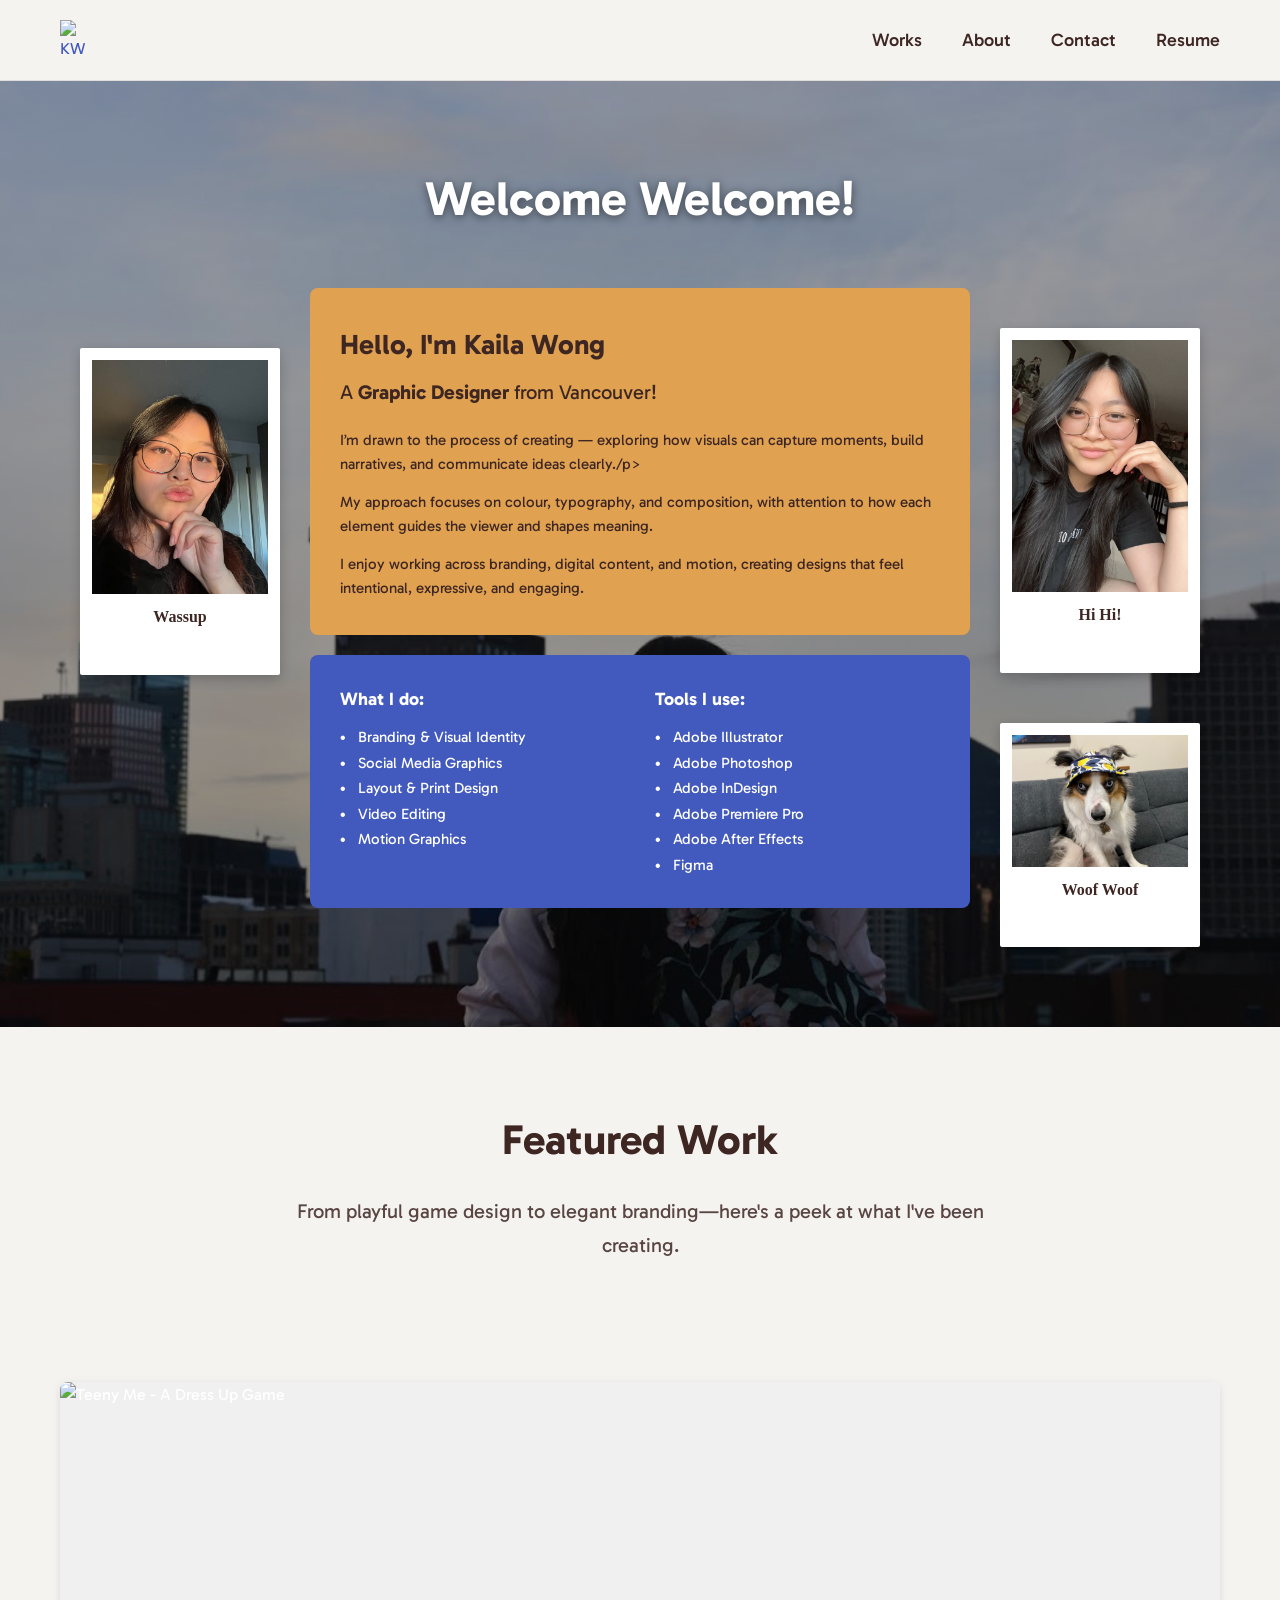
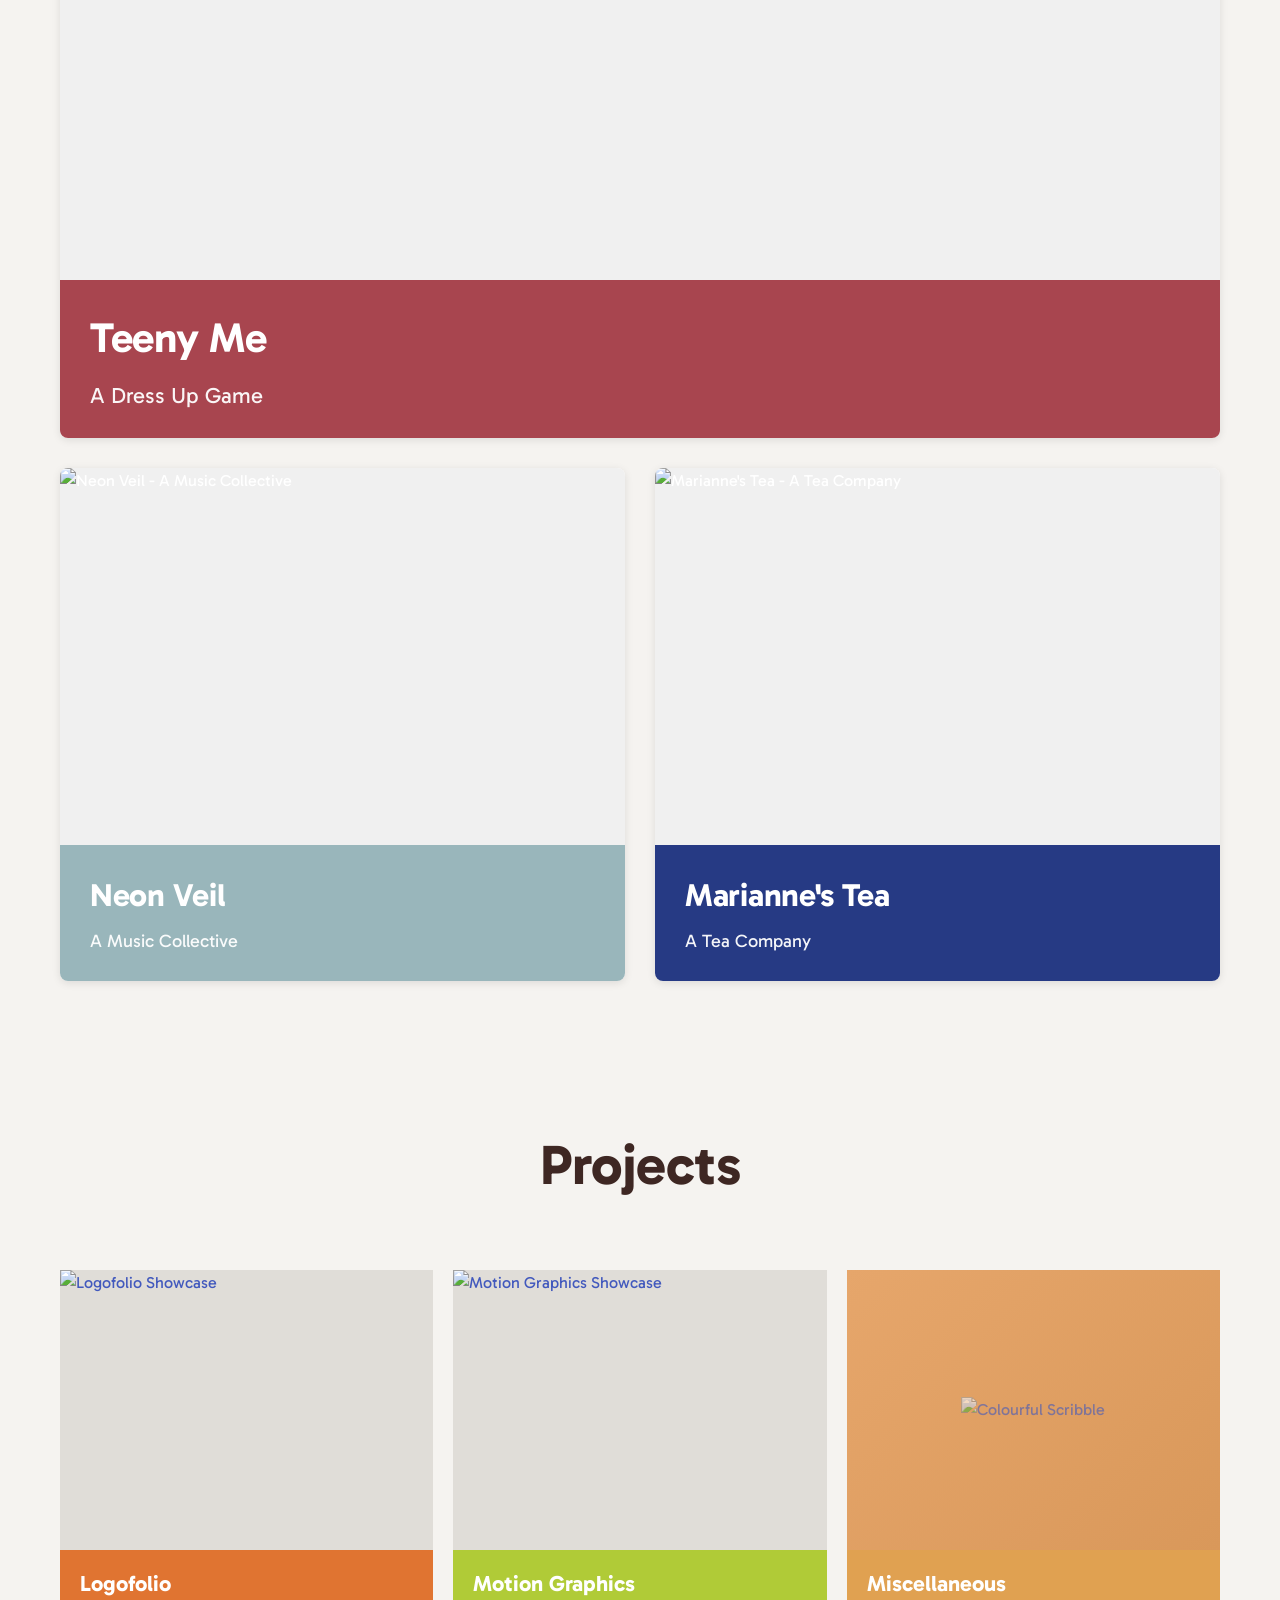
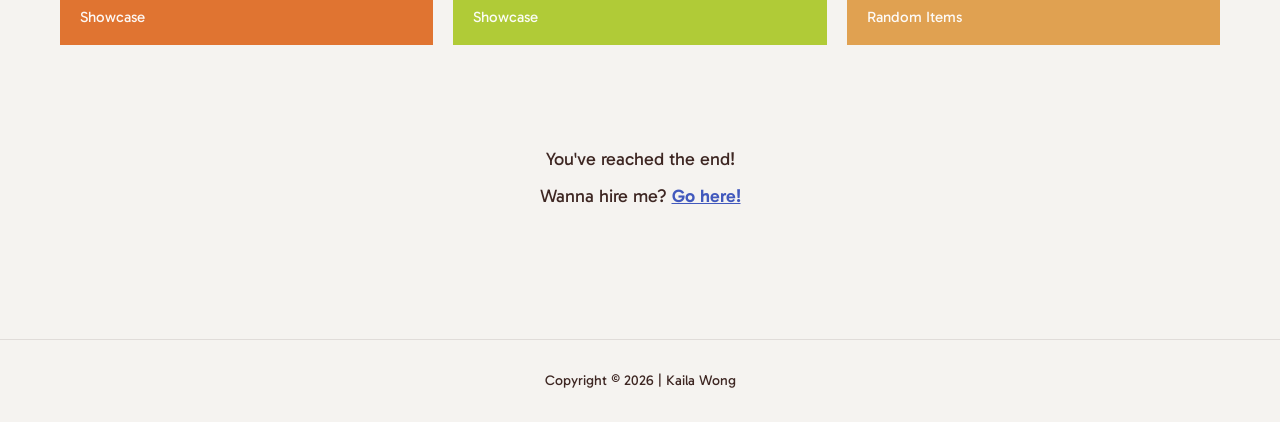
==== commit c6cc0513: "Changed the copy/wording For homepage and also about page." ====
--- a/index.html
+++ b/index.html
@@ -57,13 +57,11 @@
                             <p class="hero-subtitle">A <span class="highlight">Graphic Designer</span> from Vancouver!</p>
                             
                             <div class="hero-text">
-                                <p>I originally dreamed of becoming a photographer, then an animator, and somewhere along the way I realized what I was really drawn to was the process of creating — capturing moments, building narratives, and bringing ideas to life visually.</p>
+                                <p>I’m drawn to the process of creating — exploring how visuals can capture moments, build narratives, and communicate ideas clearly./p>
                                 
-                                <p>That curiosity led me to the New Media Design and Web Development program at BCIT, where I developed a strong interest in graphic design and video editing.</p>
-                                
-                                <p>I'm someone who notices the small things like the way layouts guide the eye, how motion adds meaning, how documentation preserves memory.</p>
-                                
-                                <p>Whether it's branding, digital content, or motion graphics, I enjoy crafting work that feels intentional and human.</p>
+                                <p>My approach focuses on colour, typography, and composition, with attention to how each element guides the viewer and shapes meaning.</p>
+
+                                <p>I enjoy working across branding, digital content, and motion, creating designs that feel intentional, expressive, and engaging.</p>
                             </div>
                         </div>
                         
@@ -99,7 +97,7 @@
                     <div class="polaroids-right">
                         <div class="polaroid polaroid-right-top">
                             <img src="images/misc/kw-pol2.jpg" alt="Kaila Wong" />
-                            <p class="polaroid-caption">Hi Hi</p>
+                            <p class="polaroid-caption">Hi Hi!</p>
                         </div>
                         
                         <div class="polaroid polaroid-right-bottom">
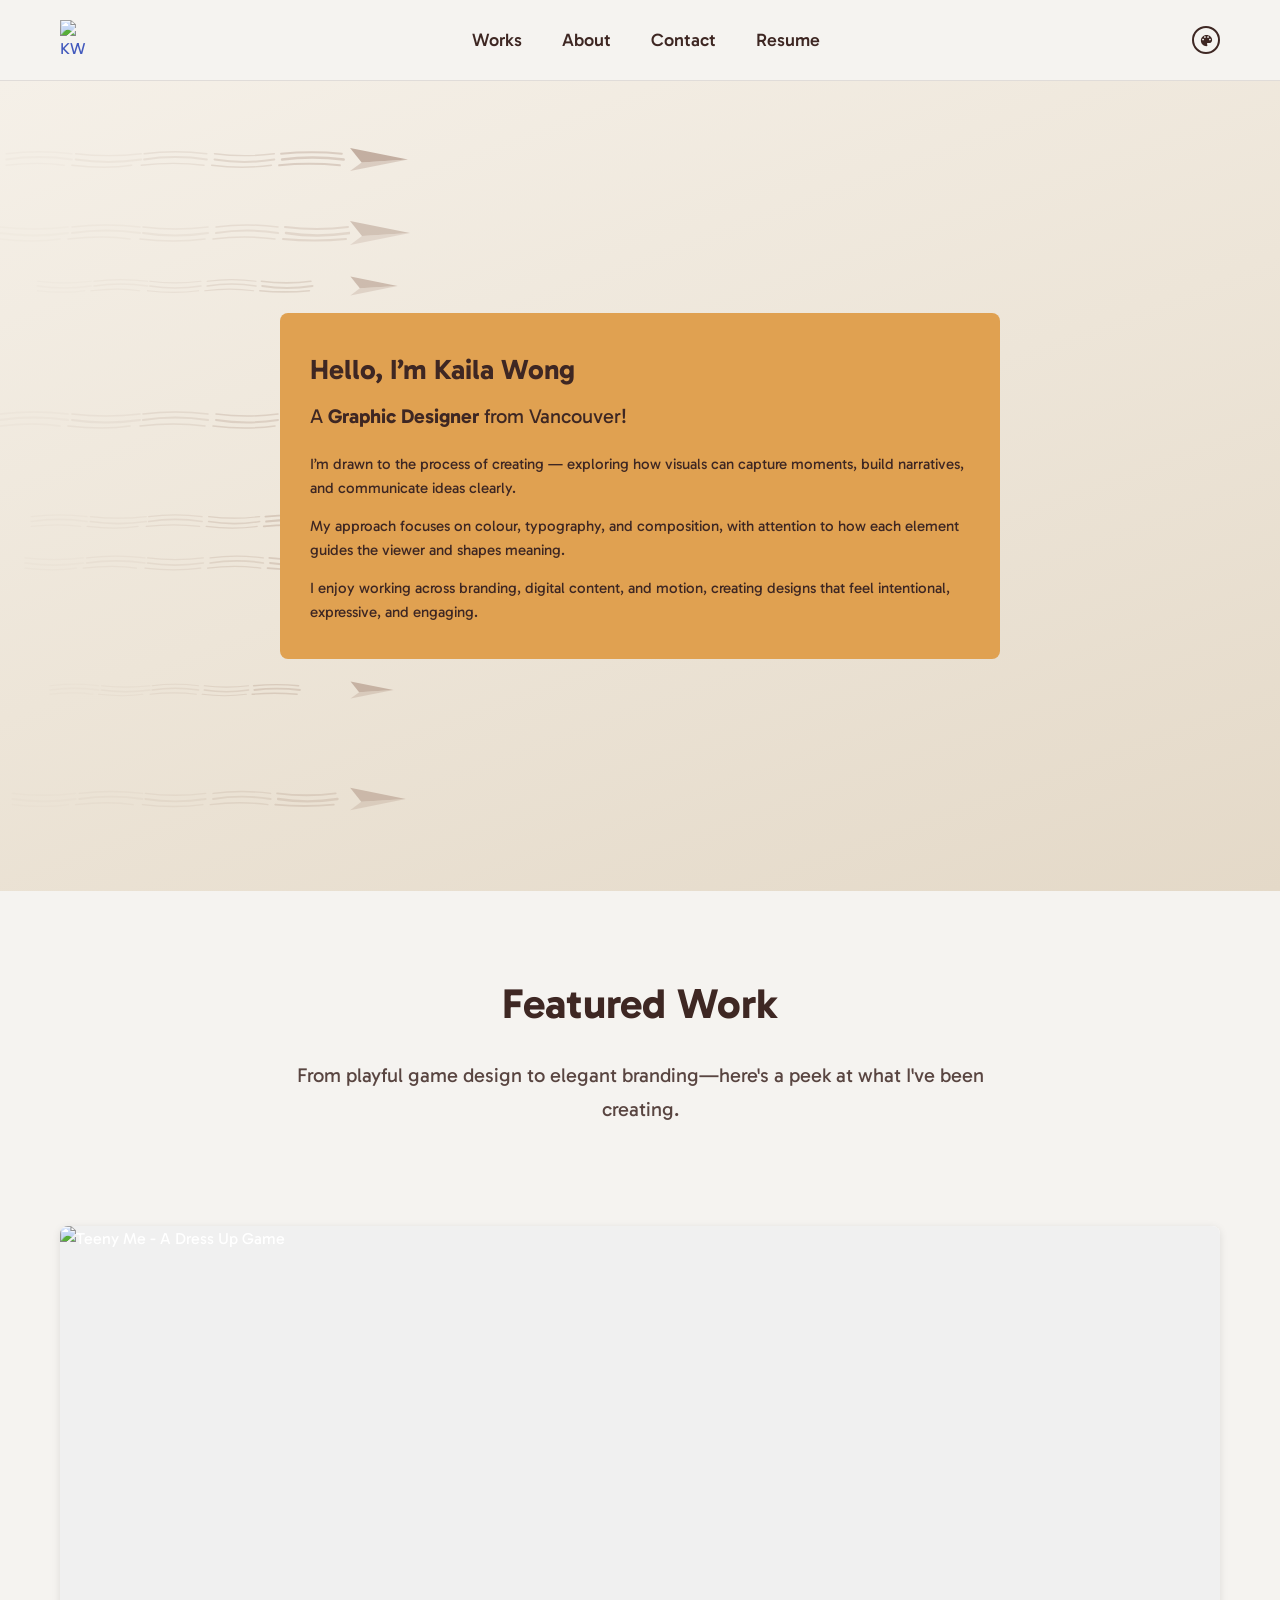
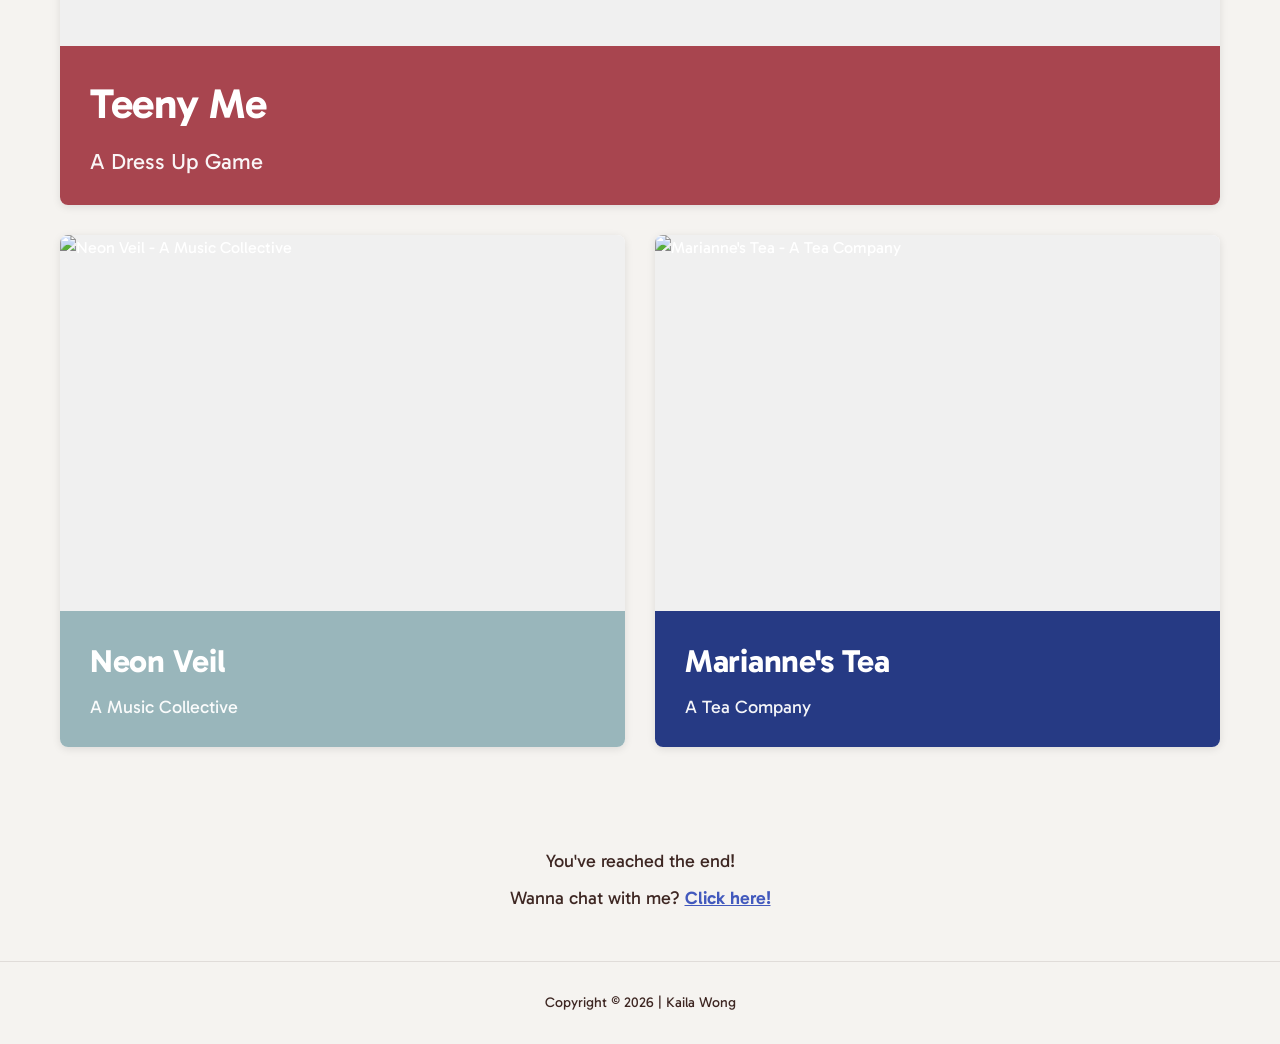
==== commit 01736d50: "svg animations replaced hero img in index.html" ====
--- a/index.html
+++ b/index.html
@@ -8,6 +8,8 @@
     <link rel="preconnect" href="https://fonts.gstatic.com" crossorigin>
     <link href="https://fonts.googleapis.com/css2?family=Crafty+Girls&family=Gabarito:wght@400..900&family=Itim&display=swap" rel="stylesheet">
     <link rel="stylesheet" href="css/styles.css">
+    <link rel="stylesheet" href="css/theme.css">
+    <script src="js/theme.js"></script>
 </head>
 <body>
     <header class="header">
@@ -16,11 +18,21 @@
                 <img src="images/logo/KW-PL-BrownGold.svg" width="40" height="40" alt="KW logo">
             </a>
             <nav class="nav-desktop">
-                <a href="index.html">Works</a>
+                <a href="works.html">Works</a>
                 <a href="about.html">About</a>
                 <a href="contact.html">Contact</a>
                 <a href="files/KailaWongResume.pdf" target="_blank">Resume</a>
             </nav>
+            <div class="theme-picker" aria-label="Colour theme">
+                <button class="theme-swatch" data-color-theme="default" title="Default"></button>
+                <button class="theme-swatch" data-color-theme="gold" title="Gold"></button>
+                <button class="theme-swatch" data-color-theme="blue" title="Blue"></button>
+                <button class="theme-swatch" data-color-theme="darkblue" title="Navy"></button>
+                <button class="theme-swatch" data-color-theme="lime" title="Lime"></button>
+                <button class="theme-swatch" data-color-theme="teal" title="Teal"></button>
+                <button class="theme-swatch" data-color-theme="orange" title="Orange"></button>
+                <button class="theme-swatch" data-color-theme="berry" title="Berry"></button>
+            </div>
             <button class="menu-toggle" aria-label="Menu">
                 <span></span>
                 <span></span>
@@ -32,80 +44,119 @@
     <main>
         <!-- Hero/Intro Section with Background Image -->
         <section class="hero-section">
-            <!-- Full-width background image container -->
+            <!-- Animated paper planes background -->
             <div class="hero-background">
-                <img src="images/misc/KWBACK.JPG" alt="Background" />
+                <div class="planes-bg">
+
+                    <div class="plane plane-1"><div class="plane-y">
+                        <svg viewBox="0 0 350 28" width="350" height="27" fill="none" xmlns="http://www.w3.org/2000/svg">
+                            <g opacity="0.06"><path d="M 0,8 Q 34,4 68,8" stroke="currentColor" stroke-width="1.5" stroke-linecap="round"/><path d="M 0,14 Q 34,9 68,14" stroke="currentColor" stroke-width="2" stroke-linecap="round"/><path d="M 0,20 Q 34,16 60,20" stroke="currentColor" stroke-width="1.5" stroke-linecap="round"/></g>
+                            <g opacity="0.13"><path d="M 72,8 Q 106,12 140,8" stroke="currentColor" stroke-width="1.5" stroke-linecap="round"/><path d="M 72,14 Q 106,19 140,14" stroke="currentColor" stroke-width="2" stroke-linecap="round"/><path d="M 68,20 Q 104,24 130,20" stroke="currentColor" stroke-width="1.5" stroke-linecap="round"/></g>
+                            <g opacity="0.23"><path d="M 143,8 Q 175,4 208,8" stroke="currentColor" stroke-width="1.5" stroke-linecap="round"/><path d="M 143,14 Q 175,9 208,14" stroke="currentColor" stroke-width="2" stroke-linecap="round"/><path d="M 140,20 Q 174,16 205,20" stroke="currentColor" stroke-width="1.5" stroke-linecap="round"/></g>
+                            <g opacity="0.36"><path d="M 216,8 Q 247,12 278,8" stroke="currentColor" stroke-width="1.5" stroke-linecap="round"/><path d="M 216,14 Q 247,19 278,14" stroke="currentColor" stroke-width="2" stroke-linecap="round"/><path d="M 213,20 Q 245,24 275,20" stroke="currentColor" stroke-width="1.5" stroke-linecap="round"/></g>
+                            <g opacity="0.5"><path d="M 285,8 Q 317,5 348,8" stroke="currentColor" stroke-width="2" stroke-linecap="round"/><path d="M 286,14 Q 317,10 350,14" stroke="currentColor" stroke-width="2.5" stroke-linecap="round"/><path d="M 283,20 Q 314,17 346,20" stroke="currentColor" stroke-width="2" stroke-linecap="round"/></g>
+                        </svg>
+                        <svg viewBox="0 0 60 28" width="58" height="27" fill="none" xmlns="http://www.w3.org/2000/svg"><polygon points="0,2 60,14 12,17" fill="currentColor"/><polygon points="0,26 60,14 12,17" fill="currentColor" opacity="0.5"/></svg>
+                    </div></div>
+
+                    <div class="plane plane-2"><div class="plane-y">
+                        <svg viewBox="0 0 350 28" width="350" height="22" fill="none" xmlns="http://www.w3.org/2000/svg">
+                            <g opacity="0.06"><path d="M 0,8 Q 34,12 68,8" stroke="currentColor" stroke-width="1.5" stroke-linecap="round"/><path d="M 0,14 Q 34,19 68,14" stroke="currentColor" stroke-width="2" stroke-linecap="round"/><path d="M 0,20 Q 34,24 60,20" stroke="currentColor" stroke-width="1.5" stroke-linecap="round"/></g>
+                            <g opacity="0.13"><path d="M 72,8 Q 106,4 140,8" stroke="currentColor" stroke-width="1.5" stroke-linecap="round"/><path d="M 72,14 Q 106,9 140,14" stroke="currentColor" stroke-width="2" stroke-linecap="round"/><path d="M 68,20 Q 104,16 130,20" stroke="currentColor" stroke-width="1.5" stroke-linecap="round"/></g>
+                            <g opacity="0.23"><path d="M 143,8 Q 175,12 208,8" stroke="currentColor" stroke-width="1.5" stroke-linecap="round"/><path d="M 143,14 Q 175,19 208,14" stroke="currentColor" stroke-width="2" stroke-linecap="round"/><path d="M 140,20 Q 174,24 205,20" stroke="currentColor" stroke-width="1.5" stroke-linecap="round"/></g>
+                            <g opacity="0.36"><path d="M 216,8 Q 247,4 278,8" stroke="currentColor" stroke-width="1.5" stroke-linecap="round"/><path d="M 216,14 Q 247,9 278,14" stroke="currentColor" stroke-width="2" stroke-linecap="round"/><path d="M 213,20 Q 245,16 275,20" stroke="currentColor" stroke-width="1.5" stroke-linecap="round"/></g>
+                            <g opacity="0.5"><path d="M 285,8 Q 317,12 348,8" stroke="currentColor" stroke-width="2" stroke-linecap="round"/><path d="M 286,14 Q 317,19 350,14" stroke="currentColor" stroke-width="2.5" stroke-linecap="round"/><path d="M 283,20 Q 314,23 346,20" stroke="currentColor" stroke-width="2" stroke-linecap="round"/></g>
+                        </svg>
+                        <svg viewBox="0 0 60 28" width="48" height="22" fill="none" xmlns="http://www.w3.org/2000/svg"><polygon points="0,2 60,14 12,17" fill="currentColor"/><polygon points="0,26 60,14 12,17" fill="currentColor" opacity="0.5"/></svg>
+                    </div></div>
+
+                    <div class="plane plane-3"><div class="plane-y">
+                        <svg viewBox="0 0 350 28" width="350" height="30" fill="none" xmlns="http://www.w3.org/2000/svg">
+                            <g opacity="0.06"><path d="M 0,8 Q 34,4 68,8" stroke="currentColor" stroke-width="1.5" stroke-linecap="round"/><path d="M 0,14 Q 34,9 68,14" stroke="currentColor" stroke-width="2" stroke-linecap="round"/><path d="M 0,20 Q 34,16 60,20" stroke="currentColor" stroke-width="1.5" stroke-linecap="round"/></g>
+                            <g opacity="0.13"><path d="M 72,8 Q 106,12 140,8" stroke="currentColor" stroke-width="1.5" stroke-linecap="round"/><path d="M 72,14 Q 106,19 140,14" stroke="currentColor" stroke-width="2" stroke-linecap="round"/><path d="M 68,20 Q 104,24 130,20" stroke="currentColor" stroke-width="1.5" stroke-linecap="round"/></g>
+                            <g opacity="0.23"><path d="M 143,8 Q 175,4 208,8" stroke="currentColor" stroke-width="1.5" stroke-linecap="round"/><path d="M 143,14 Q 175,9 208,14" stroke="currentColor" stroke-width="2" stroke-linecap="round"/><path d="M 140,20 Q 174,16 205,20" stroke="currentColor" stroke-width="1.5" stroke-linecap="round"/></g>
+                            <g opacity="0.36"><path d="M 216,8 Q 247,12 278,8" stroke="currentColor" stroke-width="1.5" stroke-linecap="round"/><path d="M 216,14 Q 247,19 278,14" stroke="currentColor" stroke-width="2" stroke-linecap="round"/><path d="M 213,20 Q 245,24 275,20" stroke="currentColor" stroke-width="1.5" stroke-linecap="round"/></g>
+                            <g opacity="0.5"><path d="M 285,8 Q 317,5 348,8" stroke="currentColor" stroke-width="2" stroke-linecap="round"/><path d="M 286,14 Q 317,10 350,14" stroke="currentColor" stroke-width="2.5" stroke-linecap="round"/><path d="M 283,20 Q 314,17 346,20" stroke="currentColor" stroke-width="2" stroke-linecap="round"/></g>
+                        </svg>
+                        <svg viewBox="0 0 60 28" width="64" height="30" fill="none" xmlns="http://www.w3.org/2000/svg"><polygon points="0,2 60,14 12,17" fill="currentColor"/><polygon points="0,26 60,14 12,17" fill="currentColor" opacity="0.5"/></svg>
+                    </div></div>
+
+                    <div class="plane plane-4"><div class="plane-y">
+                        <svg viewBox="0 0 350 28" width="350" height="24" fill="none" xmlns="http://www.w3.org/2000/svg">
+                            <g opacity="0.06"><path d="M 0,8 Q 34,12 68,8" stroke="currentColor" stroke-width="1.5" stroke-linecap="round"/><path d="M 0,14 Q 34,19 68,14" stroke="currentColor" stroke-width="2" stroke-linecap="round"/><path d="M 0,20 Q 34,24 60,20" stroke="currentColor" stroke-width="1.5" stroke-linecap="round"/></g>
+                            <g opacity="0.13"><path d="M 72,8 Q 106,4 140,8" stroke="currentColor" stroke-width="1.5" stroke-linecap="round"/><path d="M 72,14 Q 106,9 140,14" stroke="currentColor" stroke-width="2" stroke-linecap="round"/><path d="M 68,20 Q 104,16 130,20" stroke="currentColor" stroke-width="1.5" stroke-linecap="round"/></g>
+                            <g opacity="0.23"><path d="M 143,8 Q 175,12 208,8" stroke="currentColor" stroke-width="1.5" stroke-linecap="round"/><path d="M 143,14 Q 175,19 208,14" stroke="currentColor" stroke-width="2" stroke-linecap="round"/><path d="M 140,20 Q 174,24 205,20" stroke="currentColor" stroke-width="1.5" stroke-linecap="round"/></g>
+                            <g opacity="0.36"><path d="M 216,8 Q 247,4 278,8" stroke="currentColor" stroke-width="1.5" stroke-linecap="round"/><path d="M 216,14 Q 247,9 278,14" stroke="currentColor" stroke-width="2" stroke-linecap="round"/><path d="M 213,20 Q 245,16 275,20" stroke="currentColor" stroke-width="1.5" stroke-linecap="round"/></g>
+                            <g opacity="0.5"><path d="M 285,8 Q 317,12 348,8" stroke="currentColor" stroke-width="2" stroke-linecap="round"/><path d="M 286,14 Q 317,19 350,14" stroke="currentColor" stroke-width="2.5" stroke-linecap="round"/><path d="M 283,20 Q 314,23 346,20" stroke="currentColor" stroke-width="2" stroke-linecap="round"/></g>
+                        </svg>
+                        <svg viewBox="0 0 60 28" width="52" height="24" fill="none" xmlns="http://www.w3.org/2000/svg"><polygon points="0,2 60,14 12,17" fill="currentColor"/><polygon points="0,26 60,14 12,17" fill="currentColor" opacity="0.5"/></svg>
+                    </div></div>
+
+                    <div class="plane plane-5"><div class="plane-y">
+                        <svg viewBox="0 0 350 28" width="350" height="20" fill="none" xmlns="http://www.w3.org/2000/svg">
+                            <g opacity="0.06"><path d="M 0,8 Q 34,4 68,8" stroke="currentColor" stroke-width="1.5" stroke-linecap="round"/><path d="M 0,14 Q 34,9 68,14" stroke="currentColor" stroke-width="2" stroke-linecap="round"/><path d="M 0,20 Q 34,16 60,20" stroke="currentColor" stroke-width="1.5" stroke-linecap="round"/></g>
+                            <g opacity="0.13"><path d="M 72,8 Q 106,12 140,8" stroke="currentColor" stroke-width="1.5" stroke-linecap="round"/><path d="M 72,14 Q 106,19 140,14" stroke="currentColor" stroke-width="2" stroke-linecap="round"/><path d="M 68,20 Q 104,24 130,20" stroke="currentColor" stroke-width="1.5" stroke-linecap="round"/></g>
+                            <g opacity="0.23"><path d="M 143,8 Q 175,4 208,8" stroke="currentColor" stroke-width="1.5" stroke-linecap="round"/><path d="M 143,14 Q 175,9 208,14" stroke="currentColor" stroke-width="2" stroke-linecap="round"/><path d="M 140,20 Q 174,16 205,20" stroke="currentColor" stroke-width="1.5" stroke-linecap="round"/></g>
+                            <g opacity="0.36"><path d="M 216,8 Q 247,12 278,8" stroke="currentColor" stroke-width="1.5" stroke-linecap="round"/><path d="M 216,14 Q 247,19 278,14" stroke="currentColor" stroke-width="2" stroke-linecap="round"/><path d="M 213,20 Q 245,24 275,20" stroke="currentColor" stroke-width="1.5" stroke-linecap="round"/></g>
+                            <g opacity="0.5"><path d="M 285,8 Q 317,5 348,8" stroke="currentColor" stroke-width="2" stroke-linecap="round"/><path d="M 286,14 Q 317,10 350,14" stroke="currentColor" stroke-width="2.5" stroke-linecap="round"/><path d="M 283,20 Q 314,17 346,20" stroke="currentColor" stroke-width="2" stroke-linecap="round"/></g>
+                        </svg>
+                        <svg viewBox="0 0 60 28" width="44" height="20" fill="none" xmlns="http://www.w3.org/2000/svg"><polygon points="0,2 60,14 12,17" fill="currentColor"/><polygon points="0,26 60,14 12,17" fill="currentColor" opacity="0.5"/></svg>
+                    </div></div>
+
+                    <div class="plane plane-6"><div class="plane-y">
+                        <svg viewBox="0 0 350 28" width="350" height="28" fill="none" xmlns="http://www.w3.org/2000/svg">
+                            <g opacity="0.06"><path d="M 0,8 Q 34,12 68,8" stroke="currentColor" stroke-width="1.5" stroke-linecap="round"/><path d="M 0,14 Q 34,19 68,14" stroke="currentColor" stroke-width="2" stroke-linecap="round"/><path d="M 0,20 Q 34,24 60,20" stroke="currentColor" stroke-width="1.5" stroke-linecap="round"/></g>
+                            <g opacity="0.13"><path d="M 72,8 Q 106,4 140,8" stroke="currentColor" stroke-width="1.5" stroke-linecap="round"/><path d="M 72,14 Q 106,9 140,14" stroke="currentColor" stroke-width="2" stroke-linecap="round"/><path d="M 68,20 Q 104,16 130,20" stroke="currentColor" stroke-width="1.5" stroke-linecap="round"/></g>
+                            <g opacity="0.23"><path d="M 143,8 Q 175,12 208,8" stroke="currentColor" stroke-width="1.5" stroke-linecap="round"/><path d="M 143,14 Q 175,19 208,14" stroke="currentColor" stroke-width="2" stroke-linecap="round"/><path d="M 140,20 Q 174,24 205,20" stroke="currentColor" stroke-width="1.5" stroke-linecap="round"/></g>
+                            <g opacity="0.36"><path d="M 216,8 Q 247,4 278,8" stroke="currentColor" stroke-width="1.5" stroke-linecap="round"/><path d="M 216,14 Q 247,9 278,14" stroke="currentColor" stroke-width="2" stroke-linecap="round"/><path d="M 213,20 Q 245,16 275,20" stroke="currentColor" stroke-width="1.5" stroke-linecap="round"/></g>
+                            <g opacity="0.5"><path d="M 285,8 Q 317,12 348,8" stroke="currentColor" stroke-width="2" stroke-linecap="round"/><path d="M 286,14 Q 317,19 350,14" stroke="currentColor" stroke-width="2.5" stroke-linecap="round"/><path d="M 283,20 Q 314,23 346,20" stroke="currentColor" stroke-width="2" stroke-linecap="round"/></g>
+                        </svg>
+                        <svg viewBox="0 0 60 28" width="60" height="28" fill="none" xmlns="http://www.w3.org/2000/svg"><polygon points="0,2 60,14 12,17" fill="currentColor"/><polygon points="0,26 60,14 12,17" fill="currentColor" opacity="0.5"/></svg>
+                    </div></div>
+
+                    <div class="plane plane-7"><div class="plane-y">
+                        <svg viewBox="0 0 350 28" width="350" height="23" fill="none" xmlns="http://www.w3.org/2000/svg">
+                            <g opacity="0.06"><path d="M 0,8 Q 34,4 68,8" stroke="currentColor" stroke-width="1.5" stroke-linecap="round"/><path d="M 0,14 Q 34,9 68,14" stroke="currentColor" stroke-width="2" stroke-linecap="round"/><path d="M 0,20 Q 34,16 60,20" stroke="currentColor" stroke-width="1.5" stroke-linecap="round"/></g>
+                            <g opacity="0.13"><path d="M 72,8 Q 106,12 140,8" stroke="currentColor" stroke-width="1.5" stroke-linecap="round"/><path d="M 72,14 Q 106,19 140,14" stroke="currentColor" stroke-width="2" stroke-linecap="round"/><path d="M 68,20 Q 104,24 130,20" stroke="currentColor" stroke-width="1.5" stroke-linecap="round"/></g>
+                            <g opacity="0.23"><path d="M 143,8 Q 175,4 208,8" stroke="currentColor" stroke-width="1.5" stroke-linecap="round"/><path d="M 143,14 Q 175,9 208,14" stroke="currentColor" stroke-width="2" stroke-linecap="round"/><path d="M 140,20 Q 174,16 205,20" stroke="currentColor" stroke-width="1.5" stroke-linecap="round"/></g>
+                            <g opacity="0.36"><path d="M 216,8 Q 247,12 278,8" stroke="currentColor" stroke-width="1.5" stroke-linecap="round"/><path d="M 216,14 Q 247,19 278,14" stroke="currentColor" stroke-width="2" stroke-linecap="round"/><path d="M 213,20 Q 245,24 275,20" stroke="currentColor" stroke-width="1.5" stroke-linecap="round"/></g>
+                            <g opacity="0.5"><path d="M 285,8 Q 317,5 348,8" stroke="currentColor" stroke-width="2" stroke-linecap="round"/><path d="M 286,14 Q 317,10 350,14" stroke="currentColor" stroke-width="2.5" stroke-linecap="round"/><path d="M 283,20 Q 314,17 346,20" stroke="currentColor" stroke-width="2" stroke-linecap="round"/></g>
+                        </svg>
+                        <svg viewBox="0 0 60 28" width="50" height="23" fill="none" xmlns="http://www.w3.org/2000/svg"><polygon points="0,2 60,14 12,17" fill="currentColor"/><polygon points="0,26 60,14 12,17" fill="currentColor" opacity="0.5"/></svg>
+                    </div></div>
+
+                    <div class="plane plane-8"><div class="plane-y">
+                        <svg viewBox="0 0 350 28" width="350" height="26" fill="none" xmlns="http://www.w3.org/2000/svg">
+                            <g opacity="0.06"><path d="M 0,8 Q 34,12 68,8" stroke="currentColor" stroke-width="1.5" stroke-linecap="round"/><path d="M 0,14 Q 34,19 68,14" stroke="currentColor" stroke-width="2" stroke-linecap="round"/><path d="M 0,20 Q 34,24 60,20" stroke="currentColor" stroke-width="1.5" stroke-linecap="round"/></g>
+                            <g opacity="0.13"><path d="M 72,8 Q 106,4 140,8" stroke="currentColor" stroke-width="1.5" stroke-linecap="round"/><path d="M 72,14 Q 106,9 140,14" stroke="currentColor" stroke-width="2" stroke-linecap="round"/><path d="M 68,20 Q 104,16 130,20" stroke="currentColor" stroke-width="1.5" stroke-linecap="round"/></g>
+                            <g opacity="0.23"><path d="M 143,8 Q 175,12 208,8" stroke="currentColor" stroke-width="1.5" stroke-linecap="round"/><path d="M 143,14 Q 175,19 208,14" stroke="currentColor" stroke-width="2" stroke-linecap="round"/><path d="M 140,20 Q 174,24 205,20" stroke="currentColor" stroke-width="1.5" stroke-linecap="round"/></g>
+                            <g opacity="0.36"><path d="M 216,8 Q 247,4 278,8" stroke="currentColor" stroke-width="1.5" stroke-linecap="round"/><path d="M 216,14 Q 247,9 278,14" stroke="currentColor" stroke-width="2" stroke-linecap="round"/><path d="M 213,20 Q 245,16 275,20" stroke="currentColor" stroke-width="1.5" stroke-linecap="round"/></g>
+                            <g opacity="0.5"><path d="M 285,8 Q 317,12 348,8" stroke="currentColor" stroke-width="2" stroke-linecap="round"/><path d="M 286,14 Q 317,19 350,14" stroke="currentColor" stroke-width="2.5" stroke-linecap="round"/><path d="M 283,20 Q 314,23 346,20" stroke="currentColor" stroke-width="2" stroke-linecap="round"/></g>
+                        </svg>
+                        <svg viewBox="0 0 60 28" width="56" height="26" fill="none" xmlns="http://www.w3.org/2000/svg"><polygon points="0,2 60,14 12,17" fill="currentColor"/><polygon points="0,26 60,14 12,17" fill="currentColor" opacity="0.5"/></svg>
+                    </div></div>
+
+                </div>
                 <div class="hero-overlay"></div>
             </div>
             
             <!-- Content overlay -->
             <div class="container hero-container">
-                <h1 class="welcome-title">Welcome Welcome!</h1>
-                
                 <div class="hero-content">
-                    <!-- Left Polaroid -->
-                    <div class="polaroid polaroid-left">
-                        <img src="images/misc/kw-pol1.jpg" alt="Kaila Wong" />
-                        <p class="polaroid-caption">Wassup</p>
-                    </div>
-                    
-                    <!-- Center Content Column -->
                     <div class="hero-center">
-                        <!-- Orange intro box -->
                         <div class="hero-intro">
-                            <h2 class="hero-name">Hello, I'm <span class="highlight">Kaila Wong</span></h2>
+                            <h2 class="hero-name">Hello, I’m <span class="highlight">Kaila Wong</span></h2>
                             <p class="hero-subtitle">A <span class="highlight">Graphic Designer</span> from Vancouver!</p>
-                            
+
                             <div class="hero-text">
-                                <p>I’m drawn to the process of creating — exploring how visuals can capture moments, build narratives, and communicate ideas clearly./p>
-                                
+                                <p>I’m drawn to the process of creating — exploring how visuals can capture moments, build narratives, and communicate ideas clearly.</p>
+
                                 <p>My approach focuses on colour, typography, and composition, with attention to how each element guides the viewer and shapes meaning.</p>
 
                                 <p>I enjoy working across branding, digital content, and motion, creating designs that feel intentional, expressive, and engaging.</p>
-                            </div>
-                        </div>
-                        
-                        <!-- Blue Skills Box -->
-                        <div class="skills-box">
-                            <div class="skills-grid">
-                                <div class="skills-column">
-                                    <h3>What I do:</h3>
-                                    <ul>
-                                        <li>Branding & Visual Identity</li>
-                                        <li>Social Media Graphics</li>
-                                        <li>Layout & Print Design</li>
-                                        <li>Video Editing</li>
-                                        <li>Motion Graphics</li>
-                                    </ul>
-                                </div>
-                                <div class="skills-column">
-                                    <h3>Tools I use:</h3>
-                                    <ul>
-                                        <li>Adobe Illustrator</li>
-                                        <li>Adobe Photoshop</li>
-                                        <li>Adobe InDesign</li>
-                                        <li>Adobe Premiere Pro</li>
-                                        <li>Adobe After Effects</li>
-                                        <li>Figma</li>
-                                    </ul>
-                                </div>
                             </div>
                         </div>
                     </div>
-                    
-                    <!-- Right Polaroids -->
-                    <div class="polaroids-right">
-                        <div class="polaroid polaroid-right-top">
-                            <img src="images/misc/kw-pol2.jpg" alt="Kaila Wong" />
-                            <p class="polaroid-caption">Hi Hi!</p>
-                        </div>
-                        
-                        <div class="polaroid polaroid-right-bottom">
-                            <img src="images/misc/nila.jpg" alt="Dog" />
-                            <p class="polaroid-caption">Woof Woof</p>
-                        </div>
-                    </div>
-                    
                 </div>
             </div>
         </section>
@@ -167,59 +218,10 @@
             </div>
         </section>
 
-        <section class="projects-section" id="works">
-            <div class="container">
-                <h1 class="section-title">Projects</h1>
-                
-                <div class="projects-grid">
-                    <!-- Logofolio -->
-                    <article class="project-card">
-                        <a href="logofolio.html">
-                            <div class="project-image">
-                                <img src="images/logo/KW-PL-BrownGold.svg" alt="Logofolio Showcase" />
-                            </div>
-                            <div class="project-label" style="background-color: #e07431;">
-                                <h3>Logofolio</h3>
-                                <p>Showcase</p>
-                            </div>
-                        </a>
-                    </article>
-
-                    <!-- Motion Graphics -->
-                    <article class="project-card">
-                        <a href="motion-graphics.html">
-                            <div class="project-image">
-                                <img src="images/vid/videoframe_horse.png" alt="Motion Graphics Showcase" />
-                            </div>
-                            <div class="project-label" style="background-color: #B0CB37;">
-                                <h3>Motion Graphics</h3>
-                                <p>Showcase</p>
-                            </div>
-                        </a>
-                    </article>
-
-                    <!-- More to Come -->
-                    <article class="project-card project-placeholder">
-                        <a href="misc.html">
-                            <div class="project-image">
-                                <div class="placeholder-content">
-                                    <img src="images/miscmisc/miscthumbnail.png" alt="Colourful Scribble" />
-                                </div>
-                            </div>
-                            <div class="project-label" style="background-color: #E0A151;">
-                                <h3>Miscellaneous</h3>
-                                <p>Random Items</p>
-                            </div>
-                        </a>
-                    </article>
-                </div>
-
-                <div class="end-message">
-                    <p>You've reached the end!</p>
-                    <p>Wanna hire me? <a href="contact.html">Go here!</a></p>
-                </div>
-            </div>
-        </section>
+        <div class="end-message">
+            <p>You've reached the end!</p>
+            <p>Wanna chat with me? <a href="contact.html">Click here!</a></p>
+        </div>
     </main>
 
     <footer class="footer">
--- a/css/styles.css
+++ b/css/styles.css
@@ -60,7 +60,7 @@
    Header & Navigation
    ================================ */
 .header {
-    background-color: var(--color-bg);
+    background-color: var(--color-header-actual);
     padding: 20px 0;
     border-bottom: 1px solid rgba(44, 24, 16, 0.1);
     position: sticky;
@@ -90,7 +90,7 @@
 }
 
 .nav-desktop a {
-    color: var(--color-text);
+    color: var(--color-nav-text);
     font-weight: 500;
     position: relative;
 }
@@ -102,7 +102,7 @@
     left: 0;
     width: 0;
     height: 2px;
-    background-color: var(--color-text);
+    background-color: var(--color-nav-text);
     transition: width 0.3s ease;
 }
 
@@ -124,7 +124,7 @@
 .menu-toggle span {
     width: 25px;
     height: 3px;
-    background-color: var(--color-text);
+    background-color: var(--color-nav-text);
     transition: all 0.3s ease;
 }
 
@@ -145,7 +145,7 @@
     align-items: center;
 }
 
-/* Full-width background image */
+/* Planes animated background */
 .hero-background {
     position: absolute;
     top: 0;
@@ -154,28 +154,80 @@
     height: 100%;
     z-index: 0;
     overflow: hidden;
-}
-
-.hero-background img {
-    width: 100%;
-    height: 100%;
-    object-fit: cover;
-    object-position: center;
-}
-
-/* Overlay on background */
+    background: linear-gradient(160deg, #f5f0e8 0%, #ede5d8 50%, #e4d9c8 100%);
+}
+
 .hero-overlay {
     position: absolute;
     top: 0;
     left: 0;
     width: 100%;
     height: 100%;
-    background: linear-gradient(
-        to bottom,
-        rgba(0, 0, 0, 0.2) 0%,
-        rgba(0, 0, 0, 0.3) 100%
-    );
-}
+    background: transparent;
+    pointer-events: none;
+}
+
+/* ================================
+   Paper Plane Animation
+   ================================ */
+.planes-bg {
+    position: absolute;
+    inset: 0;
+    pointer-events: none;
+}
+
+@keyframes plane-fly-x {
+    from { transform: translateX(-490px); }
+    to   { transform: translateX(calc(100vw + 120px)); }
+}
+
+@keyframes plane-wave {
+    0%    { transform: translateY(0px)   rotate(-11deg); }
+    12.5% { transform: translateY(-21px) rotate(-8deg);  }
+    25%   { transform: translateY(-30px) rotate(0deg);   }
+    37.5% { transform: translateY(-21px) rotate(8deg);   }
+    50%   { transform: translateY(0px)   rotate(11deg);  }
+    62.5% { transform: translateY(21px)  rotate(8deg);   }
+    75%   { transform: translateY(30px)  rotate(0deg);   }
+    87.5% { transform: translateY(21px)  rotate(-8deg);  }
+    100%  { transform: translateY(0px)   rotate(-11deg); }
+}
+
+.plane {
+    position: absolute;
+    color: #8B6552;
+    animation: plane-fly-x linear infinite;
+}
+
+.plane-y {
+    display: flex;
+    align-items: center;
+    animation: plane-wave linear infinite;
+}
+
+.plane-1 { top: 8%;  animation-duration: 11s; animation-delay: -2s;  opacity: 0.45; }
+.plane-1 .plane-y { animation-duration: 2.2s; }
+
+.plane-2 { top: 24%; animation-duration: 13s; animation-delay: -8s;  opacity: 0.35; }
+.plane-2 .plane-y { animation-duration: 3.0s; }
+
+.plane-3 { top: 40%; animation-duration: 10s; animation-delay: -4s;  opacity: 0.5;  }
+.plane-3 .plane-y { animation-duration: 2.5s; }
+
+.plane-4 { top: 58%; animation-duration: 14s; animation-delay: -11s; opacity: 0.4;  }
+.plane-4 .plane-y { animation-duration: 2.0s; }
+
+.plane-5 { top: 74%; animation-duration: 9s;  animation-delay: -1s;  opacity: 0.38; }
+.plane-5 .plane-y { animation-duration: 2.8s; }
+
+.plane-6 { top: 17%; animation-duration: 12s; animation-delay: -13s; opacity: 0.3;  }
+.plane-6 .plane-y { animation-duration: 3.2s; }
+
+.plane-7 { top: 53%; animation-duration: 11s; animation-delay: -6s;  opacity: 0.45; }
+.plane-7 .plane-y { animation-duration: 2.3s; }
+
+.plane-8 { top: 87%; animation-duration: 15s; animation-delay: -9s;  opacity: 0.32; }
+.plane-8 .plane-y { animation-duration: 2.6s; }
 
 /* Content container on top of background */
 .hero-container {
@@ -194,18 +246,17 @@
     text-shadow: 0 2px 10px rgba(0, 0, 0, 0.5);
 }
 
-/* Hero Content - Mobile: Stack vertically */
+/* Hero Content */
 .hero-content {
     display: flex;
-    flex-direction: column;
-    gap: 30px;
+    justify-content: center;
     align-items: center;
 }
 
 /* Center Content Column */
 .hero-center {
     width: 100%;
-    max-width: 600px;
+    max-width: 680px;
     display: flex;
     flex-direction: column;
     gap: 20px;
@@ -293,15 +344,36 @@
 .polaroid {
     background-color: #ffffff;
     padding: 12px;
-    padding-bottom: 45px;
+    padding-bottom: 30px;
     box-shadow: 0 4px 12px rgba(0, 0, 0, 0.2);
-    border-radius: 2px;
+    border-radius: 4px;
     max-width: 200px;
     transition: transform 0.3s ease;
 }
 
 .polaroid:hover {
     transform: rotate(-2deg) translateY(-5px);
+}
+
+.polaroid-left {
+    transform: rotate(3deg);
+}
+.polaroid-left:hover {
+    transform: rotate(5deg) translateY(-5px);
+}
+
+.polaroid-right-top {
+    transform: rotate(-4deg);
+}
+.polaroid-right-top:hover {
+    transform: rotate(-6deg) translateY(-5px);
+}
+
+.polaroid-right-bottom {
+    transform: rotate(2deg);
+}
+.polaroid-right-bottom:hover {
+    transform: rotate(4deg) translateY(-5px);
 }
 
 .polaroid img {
@@ -314,7 +386,7 @@
     text-align: center;
     font-size: 16px;
     font-weight: 600;
-    margin-top: 10px;
+    margin-top: 18px;
     font-family: 'Crafty Girls', cursive;
     color: var(--color-text);
 }
@@ -340,77 +412,23 @@
         margin-bottom: 50px;
     }
     
-    /* 3-column grid layout */
-    .hero-content {
-        display: grid;
-        grid-template-columns: 200px 1fr 200px;
-        gap: 30px;
-        max-width: 1400px;
-        margin: 0 auto;
-        align-items: start;
-    }
-    
-    /* Show polaroids on desktop */
-    .polaroid-left,
-    .polaroids-right {
-        display: block;
-    }
-    
-    /* Left polaroid */
-    .polaroid-left {
-        margin-top: 60px;
-    }
-    
-    /* Center content */
     .hero-center {
-        max-width: none;
-    }
-    
+        max-width: 720px;
+    }
+
     .hero-intro {
         padding: 35px 30px;
     }
-    
+
     .hero-name {
         font-size: 28px;
     }
-    
+
     .hero-subtitle {
         font-size: 20px;
     }
-    
-    /* Right polaroids column */
-    .polaroids-right {
-        display: flex;
-        flex-direction: column;
-        gap: 30px;
-    }
-    
-    .polaroid-right-top {
-        margin-top: 40px;
-    }
-    
-    .polaroid-right-bottom {
-        margin-top: 20px;
-    }
-    
-    /* Skills grid 2 columns on desktop */
-    .skills-grid {
-        grid-template-columns: repeat(2, 1fr);
-        gap: 30px;
-    }
-}
-
-/* Extra large screens */
-@media (min-width: 1400px) {
-    .hero-content {
-        grid-template-columns: 220px 1fr 220px;
-        gap: 40px;
-    }
-    
-    .polaroid {
-        max-width: 220px;
-    }
-}
+}
+
 
 /* ================================
    Featured Work Intro Section
@@ -850,7 +868,7 @@
 /* Desktop - Hero + Two Columns */
 @media (min-width: 768px) {
     .featured-projects {
-        padding: 60px 0 80px;
+        padding: 40px 0 60px;
     }
     
     .featured-hero {
@@ -858,7 +876,8 @@
     }
     
     .featured-card-hero .featured-image {
-        aspect-ratio: 21 / 9;
+        aspect-ratio: 16 / 7;
+        max-height: 420px;
     }
     
     .featured-card-hero .featured-label {
--- a/css/theme.css
+++ b/css/theme.css
@@ -0,0 +1,157 @@
+/* ================================
+   Color Theme System
+   ================================ */
+
+/* Default: cream/white header, dark nav text */
+:root {
+    --color-header-actual: #f5f3f0;
+    --color-nav-text: #3E2723;
+    --color-header-border: rgba(44, 24, 16, 0.1);
+}
+
+/* Theme overrides — html[attr] specificity beats :root */
+html[data-color-theme="default"] {
+    --color-header-actual: #f5f3f0;
+    --color-nav-text: #3E2723;
+    --color-header-border: rgba(44, 24, 16, 0.1);
+}
+
+html[data-color-theme="gold"] {
+    --color-header-actual: #E0A151;
+    --color-nav-text: #ffffff;
+    --color-header-border: transparent;
+}
+
+html[data-color-theme="blue"] {
+    --color-header-actual: #4259BD;
+    --color-nav-text: #ffffff;
+    --color-header-border: transparent;
+}
+
+html[data-color-theme="darkblue"] {
+    --color-header-actual: #263A84;
+    --color-nav-text: #ffffff;
+    --color-header-border: transparent;
+}
+
+html[data-color-theme="lime"] {
+    --color-header-actual: #B0CB37;
+    --color-nav-text: #3E2723;
+    --color-header-border: transparent;
+}
+
+html[data-color-theme="teal"] {
+    --color-header-actual: #7ea4ab;
+    --color-nav-text: #ffffff;
+    --color-header-border: transparent;
+}
+
+html[data-color-theme="orange"] {
+    --color-header-actual: #e07431;
+    --color-nav-text: #ffffff;
+    --color-header-border: transparent;
+}
+
+html[data-color-theme="berry"] {
+    --color-header-actual: #A8454F;
+    --color-nav-text: #ffffff;
+    --color-header-border: transparent;
+}
+
+/* ================================
+   Theme Picker UI — Compact Dropdown
+   ================================ */
+
+/* Trigger button */
+.theme-picker {
+    position: relative;
+}
+
+.theme-picker-trigger {
+    width: 28px;
+    height: 28px;
+    border-radius: 50%;
+    background: none;
+    border: 2px solid var(--color-nav-text);
+    color: var(--color-nav-text);
+    cursor: pointer;
+    display: flex;
+    align-items: center;
+    justify-content: center;
+    padding: 0;
+    transition: transform 0.2s ease, opacity 0.2s ease;
+}
+
+.theme-picker-trigger:hover {
+    transform: scale(1.15);
+    opacity: 0.8;
+}
+
+/* Dropdown panel */
+.theme-dropdown {
+    position: absolute;
+    top: calc(100% + 12px);
+    right: 0;
+    background: #ffffff;
+    border-radius: 30px;
+    padding: 8px 12px;
+    display: flex;
+    gap: 8px;
+    align-items: center;
+    box-shadow: 0 4px 20px rgba(0, 0, 0, 0.15);
+    opacity: 0;
+    pointer-events: none;
+    transform: translateY(-6px);
+    transition: opacity 0.2s ease, transform 0.2s ease;
+    z-index: 200;
+    white-space: nowrap;
+}
+
+/* Show on hover or keyboard focus */
+.theme-picker:hover .theme-dropdown,
+.theme-picker:focus-within .theme-dropdown {
+    opacity: 1;
+    pointer-events: auto;
+    transform: translateY(0);
+}
+
+/* Swatches inside dropdown */
+.theme-swatch {
+    width: 18px;
+    height: 18px;
+    border-radius: 50%;
+    border: 2px solid transparent;
+    cursor: pointer;
+    padding: 0;
+    background-clip: padding-box;
+    transition: transform 0.15s ease, border-color 0.15s ease;
+}
+
+.theme-swatch:hover {
+    transform: scale(1.25);
+}
+
+.theme-swatch.active {
+    border-color: #3E2723;
+    transform: scale(1.15);
+}
+
+/* Swatch dot colours */
+.theme-swatch[data-color-theme="default"] { background: #f5f3f0; box-shadow: inset 0 0 0 1px #bbb; }
+.theme-swatch[data-color-theme="gold"]     { background: #E0A151; }
+.theme-swatch[data-color-theme="blue"]     { background: #4259BD; }
+.theme-swatch[data-color-theme="darkblue"] { background: #263A84; }
+.theme-swatch[data-color-theme="lime"]     { background: #B0CB37; }
+.theme-swatch[data-color-theme="teal"]     { background: #7ea4ab; }
+.theme-swatch[data-color-theme="orange"]   { background: #e07431; }
+.theme-swatch[data-color-theme="berry"]    { background: #A8454F; }
+
+/* ================================
+   Nav centering (applied globally via theme.css)
+   ================================ */
+@media (min-width: 768px) {
+    .nav-desktop {
+        flex: 1;
+        justify-content: center;
+    }
+}
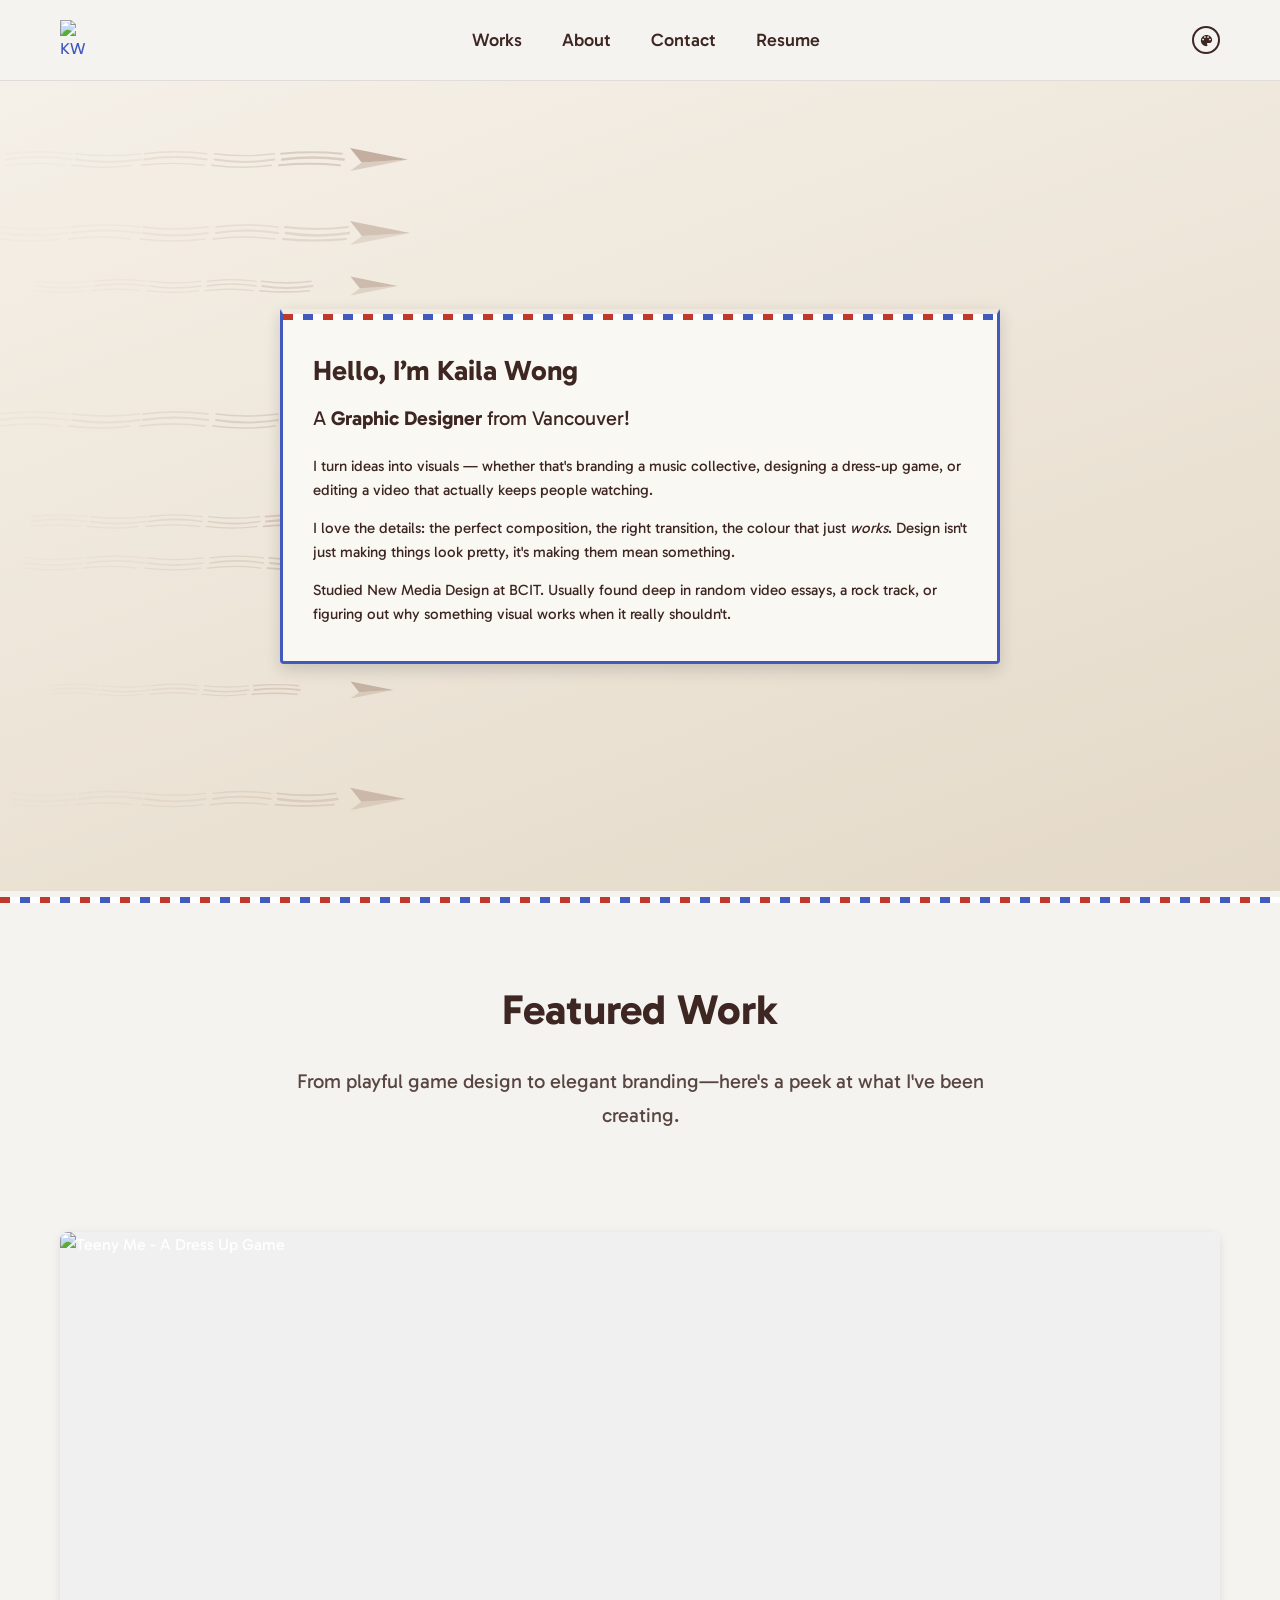
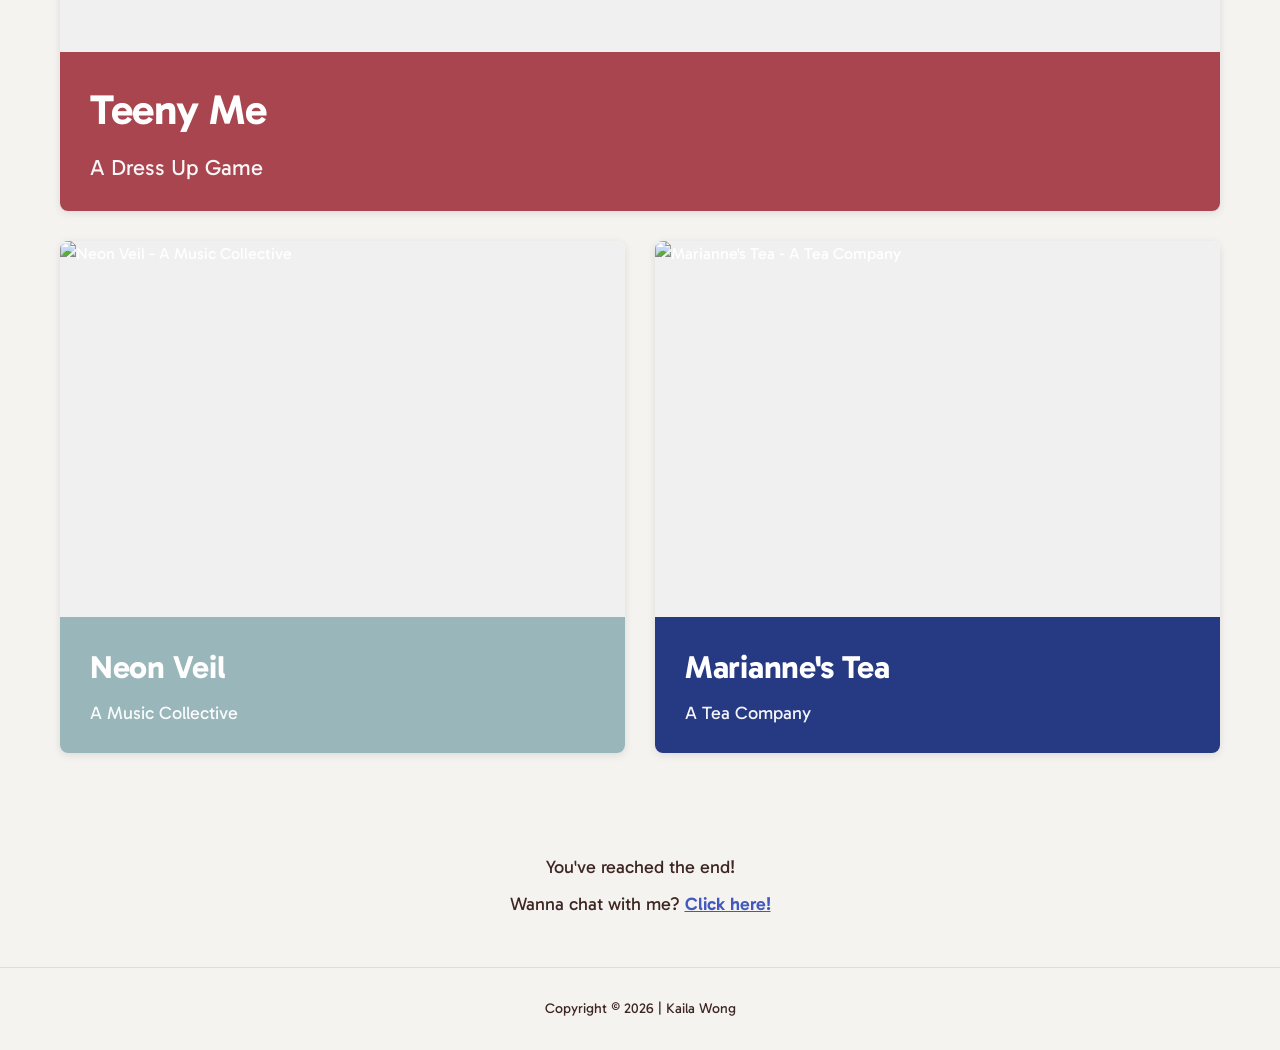
==== commit e7540fc2: "logofolio & index + about rewrite" ====
--- a/index.html
+++ b/index.html
@@ -3,7 +3,9 @@
 <head>
     <meta charset="UTF-8">
     <meta name="viewport" content="width=device-width, initial-scale=1.0">
+    <meta name="description" content="Kaila Wong — graphic designer and visual artist specializing in branding, motion graphics, and digital illustration. Based in Vancouver, BC.">
     <title>Kaila Wong | Portfolio</title>
+    <link rel="icon" type="image/svg+xml" href="images/logo/KW-PL-BrownWhite.svg">
     <link rel="preconnect" href="https://fonts.googleapis.com">
     <link rel="preconnect" href="https://fonts.gstatic.com" crossorigin>
     <link href="https://fonts.googleapis.com/css2?family=Crafty+Girls&family=Gabarito:wght@400..900&family=Itim&display=swap" rel="stylesheet">
@@ -12,6 +14,7 @@
     <script src="js/theme.js"></script>
 </head>
 <body>
+    <a href="#main-content" class="skip-to-content">Skip to main content</a>
     <header class="header">
         <div class="container">
             <a href="index.html" class="logo">
@@ -41,7 +44,7 @@
         </div>
     </header>
 
-    <main>
+    <main id="main-content">
         <!-- Hero/Intro Section with Background Image -->
         <section class="hero-section">
             <!-- Animated paper planes background -->
@@ -149,11 +152,12 @@
                             <p class="hero-subtitle">A <span class="highlight">Graphic Designer</span> from Vancouver!</p>
 
                             <div class="hero-text">
-                                <p>I’m drawn to the process of creating — exploring how visuals can capture moments, build narratives, and communicate ideas clearly.</p>
-
-                                <p>My approach focuses on colour, typography, and composition, with attention to how each element guides the viewer and shapes meaning.</p>
-
-                                <p>I enjoy working across branding, digital content, and motion, creating designs that feel intentional, expressive, and engaging.</p>
+                                <p>I turn ideas into visuals — whether that's branding a music collective, designing a dress-up game, or editing a video that actually keeps people watching.</p>
+
+                                <p>I love the details: the perfect composition, the right transition, the colour that just <em>works</em>. Design isn't just making things look pretty, it's making them mean something.
+</p>
+
+                                <p>Studied New Media Design at BCIT. Usually found deep in random video essays, a rock track, or figuring out why something visual works when it really shouldn't.</p>
                             </div>
                         </div>
                     </div>
@@ -177,7 +181,7 @@
                     <article class="featured-card featured-card-hero">
                         <a href="teeny-me.html" style="color: white;">
                             <div class="featured-image">
-                                <img src="images/tm/Home Page.png" alt="Teeny Me - A Dress Up Game" />
+                                <img src="images/tm/Home Page.webp" width="852" height="393" loading="lazy" alt="Teeny Me - A Dress Up Game" />
                             </div>
                             <div class="featured-label" style="background-color: #A8454F;">
                                 <h3>Teeny Me</h3>
@@ -193,7 +197,7 @@
                     <article class="featured-card">
                         <a href="neon-veil.html" style="color: white;">
                             <div class="featured-image">
-                                <img src="images/nv/lightshow-hero.png" alt="Neon Veil - A Music Collective" />
+                                <img src="images/nv/lightshow-hero.webp" width="2500" height="1667" loading="lazy" alt="Neon Veil - A Music Collective" />
                             </div>
                             <div class="featured-label" style="background-color: #99B6BB;">
                                 <h3>Neon Veil</h3>
@@ -206,7 +210,7 @@
                     <article class="featured-card">
                         <a href="marianne.html" style="color: white;">
                             <div class="featured-image">
-                                <img src="images/mpt/mpt stamp.png" alt="Marianne's Tea - A Tea Company" />
+                                <img src="images/mpt/mpt stamp.webp" width="2550" height="3300" loading="lazy" alt="Marianne's Tea - A Tea Company" />
                             </div>
                             <div class="featured-label" style="background-color: #263A84;">
                                 <h3>Marianne's Tea</h3>
@@ -228,6 +232,6 @@
         <p>Copyright © 2026 | Kaila Wong</p>
     </footer>
 
-    <script src="js/script.js"></script>
+    <script src="js/script.js?v=2"></script>
 </body>
 </html>
--- a/css/styles.css
+++ b/css/styles.css
@@ -262,11 +262,26 @@
     gap: 20px;
 }
 
-/* Hero Intro Box */
+/* Hero Intro Box — postcard card */
 .hero-intro {
-    background-color: #E0A151;
+    background-color: var(--color-postcard, #faf8f3);
     padding: 30px;
-    border-radius: 8px;
+    padding-top: 22px;
+    border: 3px solid var(--color-border, #4259BD);
+    border-top: 6px solid transparent;
+    border-radius: 4px;
+    box-shadow: 0 6px 16px rgba(0, 0, 0, 0.15);
+    background-image: repeating-linear-gradient(
+        90deg,
+        #c0392b 0px, #c0392b 10px,
+        #ffffff 10px, #ffffff 20px,
+        #4259BD 20px, #4259BD 30px,
+        #ffffff 30px, #ffffff 40px
+    );
+    background-size: 40px 6px;
+    background-repeat: repeat-x;
+    background-position: top left;
+    background-clip: padding-box;
 }
 
 .hero-name {
@@ -437,6 +452,17 @@
     text-align: center;
     padding: 60px 0 40px;
     background-color: var(--color-bg);
+    border-top: 6px solid transparent;
+    background-image: repeating-linear-gradient(
+        90deg,
+        #c0392b 0px, #c0392b 10px,
+        #ffffff 10px, #ffffff 20px,
+        #4259BD 20px, #4259BD 30px,
+        #ffffff 30px, #ffffff 40px
+    );
+    background-size: 40px 6px;
+    background-repeat: repeat-x;
+    background-position: top left;
 }
 
 .work-intro h2 {
@@ -486,7 +512,18 @@
    Projects Section
    ================================ */
 .projects-section {
-    padding: 40px 0 60px; /* Back to original */
+    padding: 40px 0 60px;
+    border-top: 6px solid transparent;
+    background-image: repeating-linear-gradient(
+        90deg,
+        #c0392b 0px, #c0392b 10px,
+        #ffffff 10px, #ffffff 20px,
+        #4259BD 20px, #4259BD 30px,
+        #ffffff 30px, #ffffff 40px
+    );
+    background-size: 40px 6px;
+    background-repeat: repeat-x;
+    background-position: top left;
 }
 
 .section-title {
--- a/css/theme.css
+++ b/css/theme.css
@@ -1,3 +1,40 @@
+/* ================================
+   Skip to Content
+   ================================ */
+.skip-to-content {
+    position: fixed;
+    top: -100%;
+    left: 50%;
+    transform: translateX(-50%);
+    padding: 12px 28px;
+    background: #3E2723;
+    color: #ffffff;
+    font-weight: 600;
+    font-size: 14px;
+    z-index: 9999;
+    text-decoration: none;
+    border-radius: 0 0 8px 8px;
+    box-shadow: 0 4px 16px rgba(0,0,0,0.25);
+    transition: top 0.2s ease;
+    white-space: nowrap;
+}
+.skip-to-content:focus {
+    top: 0;
+}
+
+/* Visually hidden but accessible to screen readers */
+.visually-hidden {
+    position: absolute;
+    width: 1px;
+    height: 1px;
+    padding: 0;
+    margin: -1px;
+    overflow: hidden;
+    clip: rect(0, 0, 0, 0);
+    white-space: nowrap;
+    border: 0;
+}
+
 /* ================================
    Color Theme System
    ================================ */
@@ -7,6 +44,33 @@
     --color-header-actual: #f5f3f0;
     --color-nav-text: #3E2723;
     --color-header-border: rgba(44, 24, 16, 0.1);
+
+    /* Shared postcard aesthetic */
+    --color-postcard: #faf8f3;
+    --color-border: #4259BD;
+    --color-my-info: #E0A151;
+}
+
+/* ================================
+   Shared Postcard Card
+   ================================ */
+.postcard-card {
+    background-color: var(--color-postcard);
+    border: 3px solid var(--color-border);
+    border-top: 6px solid transparent;
+    border-radius: 4px;
+    box-shadow: 0 6px 16px rgba(0, 0, 0, 0.15);
+    background-image: repeating-linear-gradient(
+        90deg,
+        #c0392b 0px, #c0392b 10px,
+        #ffffff 10px, #ffffff 20px,
+        #4259BD 20px, #4259BD 30px,
+        #ffffff 30px, #ffffff 40px
+    );
+    background-size: 40px 6px;
+    background-repeat: repeat-x;
+    background-position: top left;
+    background-clip: padding-box;
 }
 
 /* Theme overrides — html[attr] specificity beats :root */
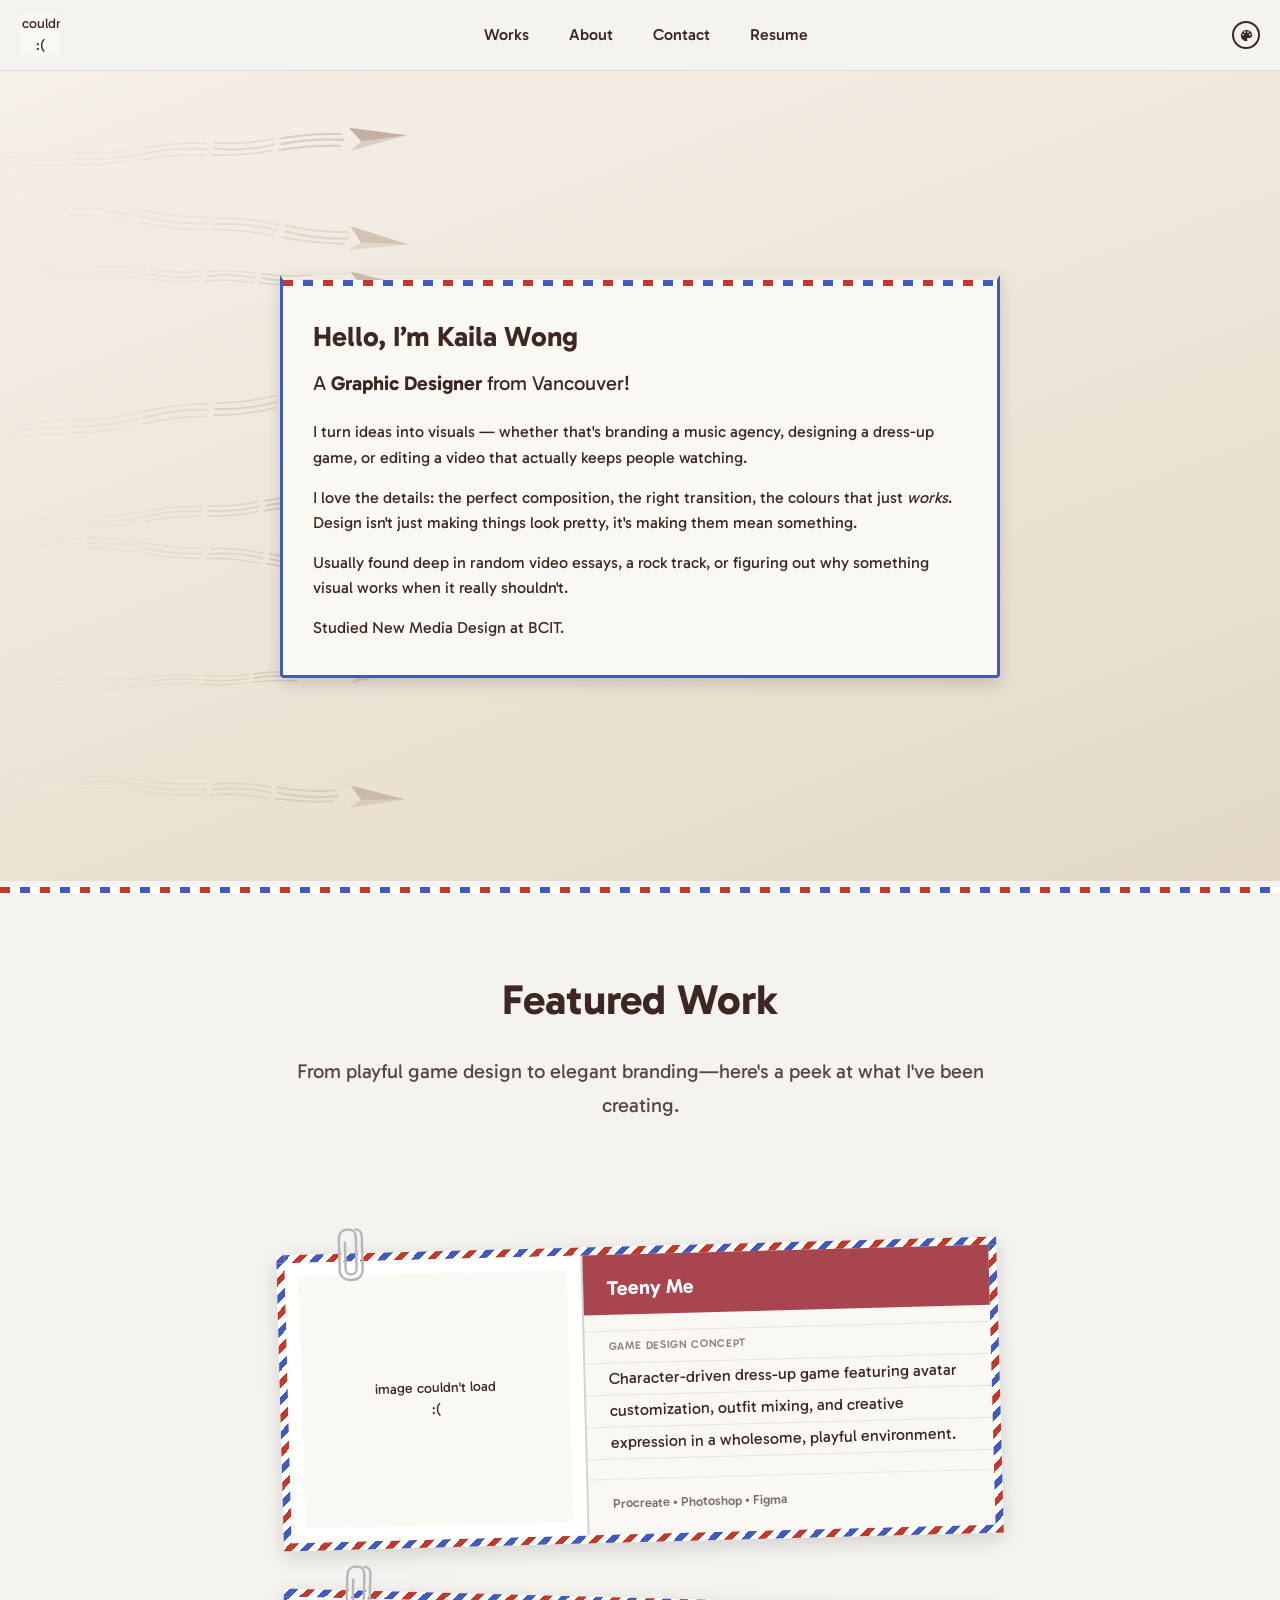
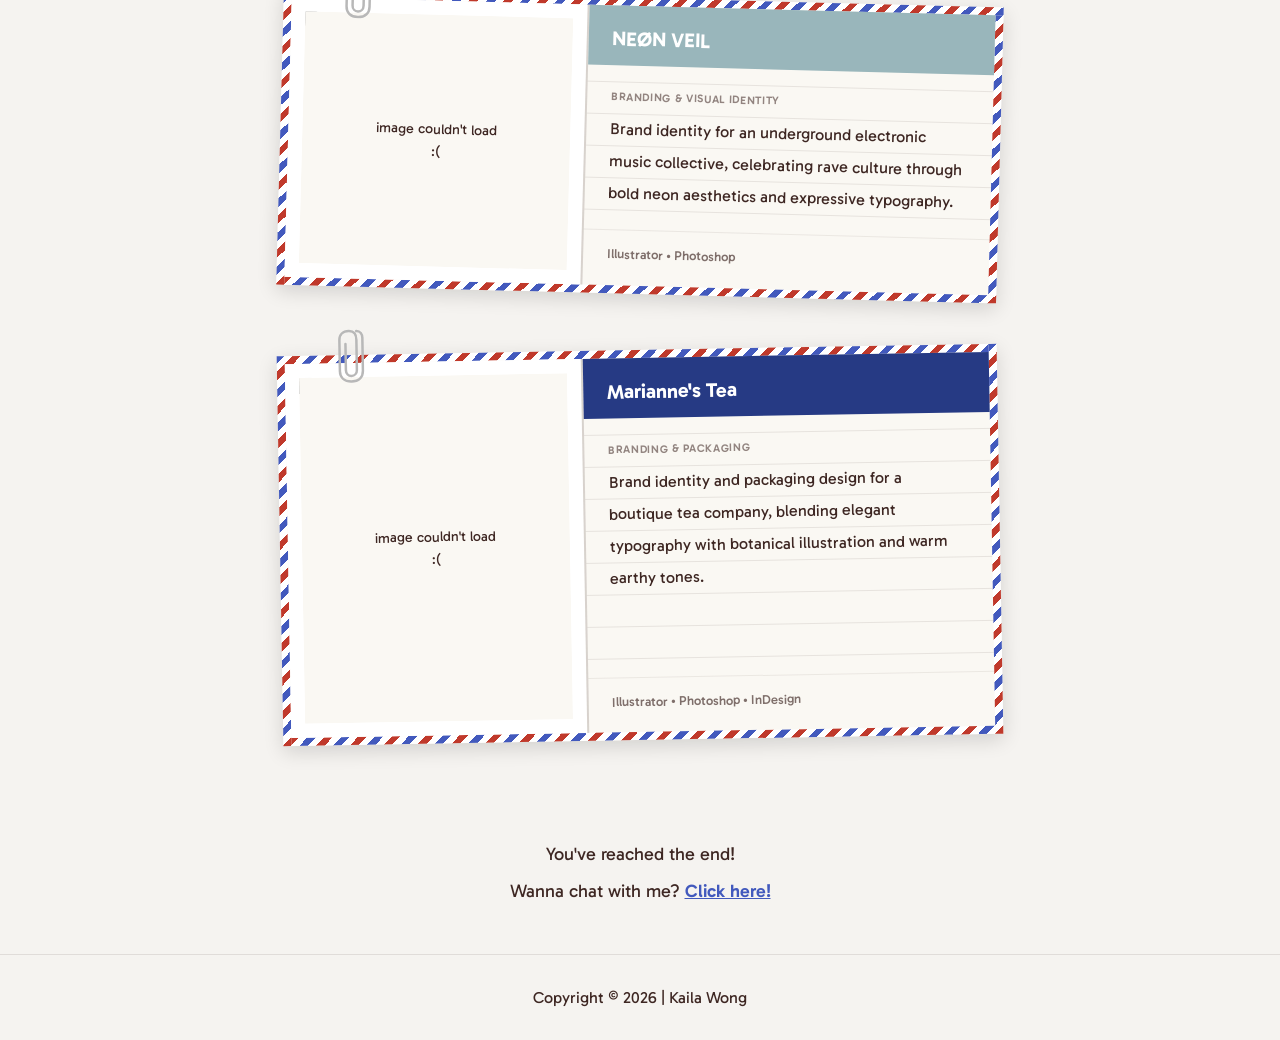
==== commit 78f15604: "uploaded a lot of images" ====
--- a/index.html
+++ b/index.html
@@ -8,7 +8,8 @@
     <link rel="icon" type="image/svg+xml" href="images/logo/KW-PL-BrownWhite.svg">
     <link rel="preconnect" href="https://fonts.googleapis.com">
     <link rel="preconnect" href="https://fonts.gstatic.com" crossorigin>
-    <link href="https://fonts.googleapis.com/css2?family=Crafty+Girls&family=Gabarito:wght@400..900&family=Itim&display=swap" rel="stylesheet">
+    <link rel="preload" href="https://fonts.googleapis.com/css2?family=Crafty+Girls&family=Gabarito:wght@400..900&family=Itim&display=swap" as="style" onload="this.onload=null;this.rel='stylesheet'">
+    <noscript><link rel="stylesheet" href="https://fonts.googleapis.com/css2?family=Crafty+Girls&family=Gabarito:wght@400..900&family=Itim&display=swap"></noscript>
     <link rel="stylesheet" href="css/styles.css">
     <link rel="stylesheet" href="css/theme.css">
     <script src="js/theme.js"></script>
@@ -24,7 +25,7 @@
                 <a href="works.html">Works</a>
                 <a href="about.html">About</a>
                 <a href="contact.html">Contact</a>
-                <a href="files/KailaWongResume.pdf" target="_blank">Resume</a>
+                <a href="files/KailaWongResume_Simple.pdf" target="_blank">Resume</a>
             </nav>
             <div class="theme-picker" aria-label="Colour theme">
                 <button class="theme-swatch" data-color-theme="default" title="Default"></button>
@@ -152,12 +153,12 @@
                             <p class="hero-subtitle">A <span class="highlight">Graphic Designer</span> from Vancouver!</p>
 
                             <div class="hero-text">
-                                <p>I turn ideas into visuals — whether that's branding a music collective, designing a dress-up game, or editing a video that actually keeps people watching.</p>
-
-                                <p>I love the details: the perfect composition, the right transition, the colour that just <em>works</em>. Design isn't just making things look pretty, it's making them mean something.
-</p>
-
-                                <p>Studied New Media Design at BCIT. Usually found deep in random video essays, a rock track, or figuring out why something visual works when it really shouldn't.</p>
+                                <p>I turn ideas into visuals — whether that's branding a music agency, designing a dress-up game, or editing a video that actually keeps people watching.</p>
+
+                                <p>I love the details: the perfect composition, the right transition, the colours that just <em>works</em>. Design isn't just making things look pretty, it's making them mean something.</p>
+
+                                <p>Usually found deep in random video essays, a rock track, or figuring out why something visual works when it really shouldn't.</p>
+                                <p>Studied New Media Design at BCIT.</p> 
                             </div>
                         </div>
                     </div>
@@ -173,51 +174,86 @@
             </div>
         </section>
 
-        <!-- Featured Projects - Hero + Supporting Layout -->
+        <!-- Featured Projects - Postcard Layout -->
         <section class="featured-projects">
             <div class="container">
-                <!-- Hero Project - Full Width -->
-                <div class="featured-hero">
-                    <article class="featured-card featured-card-hero">
-                        <a href="teeny-me.html" style="color: white;">
-                            <div class="featured-image">
+                <div class="featured-list">
+
+                    <!-- Teeny Me -->
+                    <article class="featured-postcard">
+                        <div class="postcard-clip">
+                            <svg width="28" height="56" viewBox="0 0 28 56" fill="none" xmlns="http://www.w3.org/2000/svg" aria-hidden="true">
+                                <path d="M20 4C24 4 26 7.5 26 11L26 44C26 50.5 21.5 54.5 14.5 54.5C7.5 54.5 3 50.5 3 44L3 13C3 7.5 6.5 4 12.5 4C18.5 4 20 7.5 20 13L20 43C20 46.5 17.5 49 14.5 49C11.5 49 9 46.5 9 43L9 17" stroke="#b8b8b8" stroke-width="2.5" stroke-linecap="round" stroke-linejoin="round"/>
+                            </svg>
+                        </div>
+                        <a href="teeny-me.html">
+                            <div class="postcard-image">
                                 <img src="images/tm/Home Page.webp" width="852" height="393" loading="lazy" alt="Teeny Me - A Dress Up Game" />
                             </div>
-                            <div class="featured-label" style="background-color: #A8454F;">
-                                <h3>Teeny Me</h3>
-                                <p>A Dress Up Game</p>
+                            <div class="postcard-divider"></div>
+                            <div class="postcard-info">
+                                <div class="postcard-title-bar" style="background-color: #A8454F;">
+                                    <h3>Teeny Me</h3>
+                                </div>
+                                <div class="postcard-body">
+                                    <p class="postcard-category">Game Design Concept</p>
+                                    <p class="postcard-description">Character-driven dress-up game featuring avatar customization, outfit mixing, and creative expression in a wholesome, playful environment.</p>
+                                </div>
+                                <p class="postcard-tools">Procreate&nbsp;•&nbsp;Photoshop&nbsp;•&nbsp;Figma</p>
                             </div>
                         </a>
                     </article>
-                </div>
-
-                <!-- Supporting Projects - Two Columns -->
-                <div class="featured-grid">
+
                     <!-- Neon Veil -->
-                    <article class="featured-card">
-                        <a href="neon-veil.html" style="color: white;">
-                            <div class="featured-image">
+                    <article class="featured-postcard">
+                        <div class="postcard-clip">
+                            <svg width="28" height="56" viewBox="0 0 28 56" fill="none" xmlns="http://www.w3.org/2000/svg" aria-hidden="true">
+                                <path d="M20 4C24 4 26 7.5 26 11L26 44C26 50.5 21.5 54.5 14.5 54.5C7.5 54.5 3 50.5 3 44L3 13C3 7.5 6.5 4 12.5 4C18.5 4 20 7.5 20 13L20 43C20 46.5 17.5 49 14.5 49C11.5 49 9 46.5 9 43L9 17" stroke="#b8b8b8" stroke-width="2.5" stroke-linecap="round" stroke-linejoin="round"/>
+                            </svg>
+                        </div>
+                        <a href="neon-veil.html">
+                            <div class="postcard-image">
                                 <img src="images/nv/lightshow-hero.webp" width="2500" height="1667" loading="lazy" alt="Neon Veil - A Music Collective" />
                             </div>
-                            <div class="featured-label" style="background-color: #99B6BB;">
-                                <h3>Neon Veil</h3>
-                                <p>A Music Collective</p>
+                            <div class="postcard-divider"></div>
+                            <div class="postcard-info">
+                                <div class="postcard-title-bar" style="background-color: #99B6BB;">
+                                    <h3>NEØN VEIL</h3>
+                                </div>
+                                <div class="postcard-body">
+                                    <p class="postcard-category">Branding &amp; Visual Identity</p>
+                                    <p class="postcard-description">Brand identity for an underground electronic music collective, celebrating rave culture through bold neon aesthetics and expressive typography.</p>
+                                </div>
+                                <p class="postcard-tools">Illustrator&nbsp;•&nbsp;Photoshop</p>
                             </div>
                         </a>
                     </article>
 
                     <!-- Marianne's Tea -->
-                    <article class="featured-card">
-                        <a href="marianne.html" style="color: white;">
-                            <div class="featured-image">
+                    <article class="featured-postcard">
+                        <div class="postcard-clip">
+                            <svg width="28" height="56" viewBox="0 0 28 56" fill="none" xmlns="http://www.w3.org/2000/svg" aria-hidden="true">
+                                <path d="M20 4C24 4 26 7.5 26 11L26 44C26 50.5 21.5 54.5 14.5 54.5C7.5 54.5 3 50.5 3 44L3 13C3 7.5 6.5 4 12.5 4C18.5 4 20 7.5 20 13L20 43C20 46.5 17.5 49 14.5 49C11.5 49 9 46.5 9 43L9 17" stroke="#b8b8b8" stroke-width="2.5" stroke-linecap="round" stroke-linejoin="round"/>
+                            </svg>
+                        </div>
+                        <a href="marianne.html">
+                            <div class="postcard-image">
                                 <img src="images/mpt/mpt stamp.webp" width="2550" height="3300" loading="lazy" alt="Marianne's Tea - A Tea Company" />
                             </div>
-                            <div class="featured-label" style="background-color: #263A84;">
-                                <h3>Marianne's Tea</h3>
-                                <p>A Tea Company</p>
+                            <div class="postcard-divider"></div>
+                            <div class="postcard-info">
+                                <div class="postcard-title-bar" style="background-color: #263A84;">
+                                    <h3>Marianne's Tea</h3>
+                                </div>
+                                <div class="postcard-body">
+                                    <p class="postcard-category">Branding &amp; Packaging</p>
+                                    <p class="postcard-description">Brand identity and packaging design for a boutique tea company, blending elegant typography with botanical illustration and warm earthy tones.</p>
+                                </div>
+                                <p class="postcard-tools">Illustrator&nbsp;•&nbsp;Photoshop&nbsp;•&nbsp;InDesign</p>
                             </div>
                         </a>
                     </article>
+
                 </div>
             </div>
         </section>
--- a/css/styles.css
+++ b/css/styles.css
@@ -28,12 +28,27 @@
     color: var(--color-text);
     line-height: 1.6;
     overflow-x: hidden;
-}
-
-img {
+    cursor: url("data:image/svg+xml,%3Csvg xmlns='http://www.w3.org/2000/svg' viewBox='0 0 24 24' width='28' height='28' stroke='%233E2723' stroke-width='1.5' stroke-linecap='round' stroke-linejoin='round'%3E%3Cpolygon points='2,2 22,9 13,13' fill='%23f5f3f0'/%3E%3Cpolygon points='2,2 13,13 9,22' fill='%23f5f3f0'/%3E%3Cline x1='13' y1='13' x2='2' y2='2'/%3E%3C/svg%3E") 2 2, auto;
+}
+
+img,
+video {
     max-width: 100%;
     height: auto;
     display: block;
+}
+
+/* ================================
+   Paper Airplane Cursor Follower
+   ================================ */
+#cursor-plane {
+    position: fixed;
+    pointer-events: none;
+    z-index: 9999;
+    color: var(--color-accent);
+    opacity: 0.7;
+    will-change: left, top, transform;
+    transform-origin: 2.5px 2.5px;
 }
 
 a {
@@ -44,6 +59,17 @@
 
 a:hover {
     opacity: 0.7;
+}
+
+/* ================================
+   Utility Classes
+   ================================ */
+.mobile-only {
+    display: block;
+}
+
+.desktop-only {
+    display: none;
 }
 
 /* ================================
@@ -61,7 +87,7 @@
    ================================ */
 .header {
     background-color: var(--color-header-actual);
-    padding: 20px 0;
+    padding: 15px 0;
     border-bottom: 1px solid rgba(44, 24, 16, 0.1);
     position: sticky;
     top: 0;
@@ -86,7 +112,7 @@
 .nav-desktop {
     display: none;
     gap: 40px;
-    font-size: 18px;
+    font-size: 16px;
 }
 
 .nav-desktop a {
@@ -181,53 +207,41 @@
     to   { transform: translateX(calc(100vw + 120px)); }
 }
 
-@keyframes plane-wave {
-    0%    { transform: translateY(0px)   rotate(-11deg); }
-    12.5% { transform: translateY(-21px) rotate(-8deg);  }
-    25%   { transform: translateY(-30px) rotate(0deg);   }
-    37.5% { transform: translateY(-21px) rotate(8deg);   }
-    50%   { transform: translateY(0px)   rotate(11deg);  }
-    62.5% { transform: translateY(21px)  rotate(8deg);   }
-    75%   { transform: translateY(30px)  rotate(0deg);   }
-    87.5% { transform: translateY(21px)  rotate(-8deg);  }
-    100%  { transform: translateY(0px)   rotate(-11deg); }
-}
-
 .plane {
     position: absolute;
     color: #8B6552;
     animation: plane-fly-x linear infinite;
+    will-change: transform;
 }
 
 .plane-y {
     display: flex;
     align-items: center;
-    animation: plane-wave linear infinite;
 }
 
 .plane-1 { top: 8%;  animation-duration: 11s; animation-delay: -2s;  opacity: 0.45; }
-.plane-1 .plane-y { animation-duration: 2.2s; }
+.plane-1 .plane-y { transform: rotate(-4deg); }
 
 .plane-2 { top: 24%; animation-duration: 13s; animation-delay: -8s;  opacity: 0.35; }
-.plane-2 .plane-y { animation-duration: 3.0s; }
+.plane-2 .plane-y { transform: rotate(2deg); }
 
 .plane-3 { top: 40%; animation-duration: 10s; animation-delay: -4s;  opacity: 0.5;  }
-.plane-3 .plane-y { animation-duration: 2.5s; }
+.plane-3 .plane-y { transform: rotate(-7deg); }
 
 .plane-4 { top: 58%; animation-duration: 14s; animation-delay: -11s; opacity: 0.4;  }
-.plane-4 .plane-y { animation-duration: 2.0s; }
+.plane-4 .plane-y { transform: rotate(5deg); }
 
 .plane-5 { top: 74%; animation-duration: 9s;  animation-delay: -1s;  opacity: 0.38; }
-.plane-5 .plane-y { animation-duration: 2.8s; }
+.plane-5 .plane-y { transform: rotate(-2deg); }
 
 .plane-6 { top: 17%; animation-duration: 12s; animation-delay: -13s; opacity: 0.3;  }
-.plane-6 .plane-y { animation-duration: 3.2s; }
+.plane-6 .plane-y { transform: rotate(6deg); }
 
 .plane-7 { top: 53%; animation-duration: 11s; animation-delay: -6s;  opacity: 0.45; }
-.plane-7 .plane-y { animation-duration: 2.3s; }
+.plane-7 .plane-y { transform: rotate(-5deg); }
 
 .plane-8 { top: 87%; animation-duration: 15s; animation-delay: -9s;  opacity: 0.32; }
-.plane-8 .plane-y { animation-duration: 2.6s; }
+.plane-8 .plane-y { transform: rotate(3deg); }
 
 /* Content container on top of background */
 .hero-container {
@@ -302,7 +316,7 @@
 }
 
 .hero-text p {
-    font-size: 15px;
+    font-size: 16px;
     line-height: 1.6;
     margin-bottom: 14px;
     color: var(--color-text);
@@ -340,7 +354,7 @@
 }
 
 .skills-column ul li {
-    font-size: 15px;
+    font-size: 16px;
     line-height: 1.7;
     padding-left: 18px;
     position: relative;
@@ -509,6 +523,43 @@
 
 
 /* ================================
+   Works Filter Bar
+   ================================ */
+.filter-bar {
+    display: flex;
+    flex-wrap: wrap;
+    gap: 8px;
+    margin-bottom: 32px;
+}
+
+.filter-btn {
+    padding: 7px 16px;
+    font-family: inherit;
+    font-size: 13px;
+    font-weight: 600;
+    border: 2px solid var(--color-border, #4259BD);
+    border-radius: 20px;
+    background: transparent;
+    color: var(--color-text);
+    cursor: pointer;
+    transition: background 0.2s ease, color 0.2s ease;
+}
+
+.filter-btn:hover {
+    background: var(--color-border, #4259BD);
+    color: #ffffff;
+}
+
+.filter-btn.active {
+    background: var(--color-border, #4259BD);
+    color: #ffffff;
+}
+
+.project-card.hidden {
+    display: none;
+}
+
+/* ================================
    Projects Section
    ================================ */
 .projects-section {
@@ -548,6 +599,8 @@
 .project-card {
     background: white;
     overflow: hidden;
+    border-radius: 0;
+    box-shadow: 0 2px 12px rgba(0, 0, 0, 0.08);
     transition: transform 0.3s ease, box-shadow 0.3s ease;
     animation: fadeInUp 0.6s ease forwards;
     opacity: 0;
@@ -573,7 +626,7 @@
 
 .project-card:hover {
     transform: translateY(-4px);
-    box-shadow: 0 8px 20px rgba(0, 0, 0, 0.15);
+    box-shadow: 0 8px 24px rgba(0, 0, 0, 0.18);
 }
 
 .project-image {
@@ -581,6 +634,7 @@
     aspect-ratio: 4/3;
     overflow: hidden;
     background-color: #e0ddd8;
+    border-radius: 0;
 }
 
 .project-image img {
@@ -592,6 +646,11 @@
 
 .project-card:hover .project-image img {
     transform: scale(1.05);
+}
+
+.project-image--contain img {
+    object-fit: contain;
+    padding: 20px;
 }
 
 /* Placeholder Project */
@@ -606,7 +665,7 @@
     opacity: 0.6;
 }
 
-/* Project Label */
+/* Project Label (legacy) */
 .project-label {
     padding: 16px 20px;
     color: white;
@@ -619,9 +678,58 @@
 }
 
 .project-label p {
-    font-size: 14px;
+    font-size: 16px;
     font-weight: 400;
     opacity: 0.95;
+}
+
+/* ================================
+   Project Card Body — Detailed Layout
+   ================================ */
+.project-body {
+    padding: 16px 20px 20px;
+    background: #ffffff;
+}
+
+.project-category {
+    display: inline-block;
+    font-size: 11px;
+    font-weight: 700;
+    letter-spacing: 0.08em;
+    text-transform: uppercase;
+    margin-bottom: 8px;
+}
+
+.project-title {
+    font-size: 20px;
+    font-weight: 700;
+    color: var(--color-text);
+    margin-bottom: 8px;
+    line-height: 1.2;
+}
+
+.project-description {
+    font-size: 16px;
+    line-height: 1.5;
+    color: var(--color-text);
+    opacity: 0.8;
+    margin-bottom: 14px;
+}
+
+.project-tools {
+    display: flex;
+    flex-wrap: wrap;
+    gap: 6px;
+}
+
+.tool-tag {
+    font-size: 13px;
+    background: #f5f3f0;
+    color: var(--color-text);
+    padding: 4px 10px;
+    border-radius: 12px;
+    font-weight: 500;
+    line-height: 1.4;
 }
 
 /* ================================
@@ -653,7 +761,7 @@
 }
 
 .footer p {
-    font-size: 14px;
+    font-size: 16px;
     color: var(--color-text);
 }
 
@@ -666,14 +774,22 @@
     }
     
     .container {
-        max-width: 1200px;
-    }
-    
+        max-width: 1400px;
+    }
+    
+    .mobile-only {
+        display: none;
+    }
+
+    .desktop-only {
+        display: block;
+    }
+
     /* Show desktop nav, hide mobile menu */
     .nav-desktop {
         display: flex;
     }
-    
+
     .menu-toggle {
         display: none;
     }
@@ -684,18 +800,22 @@
         margin-bottom: 50px;
     }
     
-    /* Projects Grid - 3 Columns */
+    /* Projects Grid - 2 Columns on tablet */
     .projects-grid {
-        grid-template-columns: repeat(3, 1fr);
+        grid-template-columns: repeat(2, 1fr);
         gap: var(--gutter);
     }
-    
+
     .project-label h3 {
         font-size: 22px;
     }
-    
+
     .project-label p {
-        font-size: 15px;
+        font-size: 16px;
+    }
+
+    .project-title {
+        font-size: 22px;
     }
     
     .end-message p {
@@ -812,12 +932,184 @@
    ================================ */
 @media (min-width: 1024px) {
     .projects-section {
-        padding: 60px 0 80px; /* Back to original */
-    }
-    
+        padding: 60px 0 80px;
+    }
+
     .section-title {
         font-size: 56px;
         margin-bottom: 60px;
+    }
+
+    /* Projects Grid - 3 Columns on desktop */
+    .projects-grid {
+        grid-template-columns: repeat(3, 1fr);
+    }
+}
+
+/* ================================
+   Featured Postcard Cards
+   ================================ */
+.featured-list {
+    display: flex;
+    flex-direction: column;
+    gap: 56px;
+    max-width: 720px;
+    margin-left: auto;
+    margin-right: auto;
+    padding-top: 24px;
+}
+
+.featured-postcard {
+    position: relative;
+    background-color: var(--color-postcard, #faf8f3);
+    border: 8px solid;
+    border-image: repeating-linear-gradient(
+        -45deg,
+        #c0392b 0px, #c0392b 6px,
+        #ffffff 6px, #ffffff 12px,
+        #4259bd 12px, #4259bd 18px,
+        #ffffff 18px, #ffffff 24px
+    ) 8;
+    overflow: visible;
+    box-shadow: 0 6px 20px rgba(0, 0, 0, 0.14);
+    transition: transform 0.3s ease, box-shadow 0.3s ease;
+}
+
+.featured-postcard:nth-child(1) { transform: rotate(-1.5deg); }
+.featured-postcard:nth-child(2) { transform: rotate(1.5deg); }
+.featured-postcard:nth-child(3) { transform: rotate(-1deg); }
+
+.featured-postcard:hover {
+    transform: rotate(0deg) translateY(-4px);
+    box-shadow: 0 12px 30px rgba(0, 0, 0, 0.2);
+}
+
+/* Paperclip */
+.postcard-clip {
+    position: absolute;
+    top: -36px;
+    left: 52px;
+    z-index: 10;
+    pointer-events: none;
+}
+
+.featured-postcard > a {
+    display: flex;
+    flex-direction: row;
+    align-items: stretch;
+    color: var(--color-text);
+    text-decoration: none;
+}
+
+.featured-postcard > a:hover {
+    opacity: 1;
+}
+
+/* Image panel — left */
+.postcard-image {
+    width: 42%;
+    flex-shrink: 0;
+    overflow: hidden;
+    padding: 14px;
+    background: #ffffff;
+}
+
+.postcard-image img {
+    width: 100%;
+    height: 100%;
+    object-fit: cover;
+    display: block;
+    transition: transform 0.4s ease;
+}
+
+.featured-postcard:hover .postcard-image img {
+    transform: scale(1.05);
+}
+
+/* Divider line between image and info */
+.postcard-divider {
+    width: 1px;
+    background-color: rgba(62, 39, 35, 0.18);
+    flex-shrink: 0;
+    margin: 0;
+}
+
+/* Info panel — right */
+.postcard-info {
+    display: flex;
+    flex-direction: column;
+    flex: 1;
+    min-width: 0;
+    border-left: 1px solid rgba(62, 39, 35, 0.18);
+}
+
+.postcard-title-bar {
+    padding: 20px 24px 14px;
+    color: #ffffff;
+}
+
+.postcard-title-bar h3 {
+    font-size: 20px;
+    font-weight: 700;
+    line-height: 1.3;
+}
+
+/* Ruled-paper body */
+.postcard-body {
+    flex: 1;
+    padding: 16px 24px 20px;
+    background-image: repeating-linear-gradient(
+        to bottom,
+        transparent 0px,
+        transparent 31px,
+        rgba(62, 39, 35, 0.1) 31px,
+        rgba(62, 39, 35, 0.1) 32px
+    );
+    background-size: 100% 32px;
+    background-position: 0 17px;
+}
+
+.postcard-category {
+    font-size: 11px;
+    font-weight: 600;
+    text-transform: uppercase;
+    letter-spacing: 0.06em;
+    color: var(--color-text);
+    opacity: 0.55;
+    line-height: 32px;
+    margin-bottom: 0;
+}
+
+.postcard-description {
+    font-size: 16px;
+    line-height: 32px;
+    color: var(--color-text);
+}
+
+.postcard-tools {
+    font-size: 13px;
+    font-weight: 500;
+    color: var(--color-text);
+    opacity: 0.65;
+    padding: 14px 24px 20px;
+    border-top: 1px solid rgba(62, 39, 35, 0.12);
+}
+
+/* Mobile: stack image above text */
+@media (max-width: 560px) {
+    .featured-postcard > a {
+        flex-direction: column;
+    }
+
+    .postcard-image {
+        width: 100%;
+        aspect-ratio: 3 / 2;
+    }
+
+    .postcard-divider {
+        width: auto;
+        height: 1px;
+        margin: 0 12px;
     }
 }
 
@@ -886,7 +1178,7 @@
 }
 
 .featured-label {
-    padding: 20px;
+    padding: 14px 16px;
     color: var(--color-text-light);
 }
 
@@ -914,53 +1206,146 @@
     
     .featured-card-hero .featured-image {
         aspect-ratio: 16 / 7;
-        max-height: 420px;
-    }
-    
+        max-height: 280px;
+    }
+
     .featured-card-hero .featured-label {
-        padding: 25px 30px;
-    }
-    
+        padding: 16px 20px;
+    }
+
     .featured-card-hero .featured-label h3 {
-        font-size: 36px;
-    }
-    
+        font-size: 26px;
+    }
+
     .featured-card-hero .featured-label p {
-        font-size: 20px;
-    }
-    
+        font-size: 16px;
+    }
+
     .featured-grid {
         grid-template-columns: repeat(2, 1fr);
-        gap: 30px;
-    }
-    
+        gap: 20px;
+    }
+
     .featured-image {
         aspect-ratio: 3 / 2;
-    }
-    
+        max-height: 200px;
+    }
+
     .featured-label h3 {
-        font-size: 28px;
-    }
-    
+        font-size: 20px;
+    }
+
     .featured-label p {
-        font-size: 18px;
+        font-size: 16px;
     }
 }
 
 @media (min-width: 1024px) {
     .featured-card-hero .featured-label h3 {
-        font-size: 42px;
-    }
-    
+        font-size: 30px;
+    }
+
     .featured-card-hero .featured-label p {
+        font-size: 17px;
+    }
+
+    .featured-label {
+        padding: 16px 20px;
+    }
+
+    .featured-label h3 {
         font-size: 22px;
     }
-    
-    .featured-label {
-        padding: 25px 30px;
-    }
-    
-    .featured-label h3 {
-        font-size: 32px;
-    }
-}
+}
+
+/* ================================
+   Lightbox
+   ================================ */
+.lightbox {
+    display: none;
+    position: fixed;
+    top: 0;
+    left: 0;
+    width: 100%;
+    height: 100%;
+    background-color: rgba(0, 0, 0, 0);
+    z-index: 1000;
+    align-items: center;
+    justify-content: center;
+    transition: background-color 0.3s ease;
+}
+
+.lightbox.active {
+    background-color: rgba(0, 0, 0, 0.9);
+}
+
+.lightbox-content {
+    position: relative;
+    max-width: 90%;
+    max-height: 90vh;
+    opacity: 0;
+    transform: scale(0.8);
+    transition: opacity 0.3s ease, transform 0.3s ease;
+}
+
+.lightbox.active .lightbox-content {
+    opacity: 1;
+    transform: scale(1);
+}
+
+.lightbox-image {
+    max-width: 100%;
+    max-height: 90vh;
+    display: block;
+    border-radius: 4px;
+}
+
+.lightbox-close {
+    position: absolute;
+    top: -40px;
+    right: 0;
+    color: white;
+    font-size: 40px;
+    font-weight: bold;
+    cursor: pointer;
+    transition: opacity 0.3s ease;
+}
+
+.lightbox-close:hover {
+    opacity: 0.7;
+}
+
+@media (max-width: 768px) {
+    .lightbox-content {
+        max-width: 95%;
+    }
+
+    .lightbox-close {
+        top: -35px;
+        font-size: 35px;
+    }
+}
+
+/* ================================
+   Reduced Motion
+   ================================ */
+@media (prefers-reduced-motion: reduce) {
+    /* Stop plane animations entirely */
+    .plane { animation: none; }
+    .plane-y { animation: none; }
+
+    /* Project cards appear immediately */
+    .project-card {
+        animation: none;
+        opacity: 1;
+    }
+
+    /* Disable all transitions and non-essential animations */
+    *,
+    *::before,
+    *::after {
+        animation-duration: 0.01ms !important;
+        animation-iteration-count: 1 !important;
+        transition-duration: 0.01ms !important;
+    }
+}
--- a/css/theme.css
+++ b/css/theme.css
@@ -10,7 +10,7 @@
     background: #3E2723;
     color: #ffffff;
     font-weight: 600;
-    font-size: 14px;
+    font-size: 16px;
     z-index: 9999;
     text-decoration: none;
     border-radius: 0 0 8px 8px;
@@ -179,6 +179,19 @@
     transform: translateY(0);
 }
 
+/* Label inside dropdown */
+.theme-dropdown-label {
+    font-size: 11px;
+    font-weight: 600;
+    color: #666;
+    letter-spacing: 0.04em;
+    text-transform: uppercase;
+    white-space: nowrap;
+    padding-right: 4px;
+    border-right: 1px solid #e0e0e0;
+    margin-right: 4px;
+}
+
 /* Swatches inside dropdown */
 .theme-swatch {
     width: 18px;
@@ -211,6 +224,28 @@
 .theme-swatch[data-color-theme="berry"]    { background: #A8454F; }
 
 /* ================================
+   Broken Image Fallback
+   ================================ */
+img {
+    position: relative;
+}
+
+img::after {
+    content: "image couldn't load\A :(";
+    white-space: pre;
+    text-align: center;
+    position: absolute;
+    inset: 0;
+    display: flex;
+    align-items: center;
+    justify-content: center;
+    background-color: var(--color-postcard, #faf8f3);
+    color: var(--color-text, #3E2723);
+    font-family: "Gabarito", sans-serif;
+    font-size: 14px;
+}
+
+/* ================================
    Nav centering (applied globally via theme.css)
    ================================ */
 @media (min-width: 768px) {
